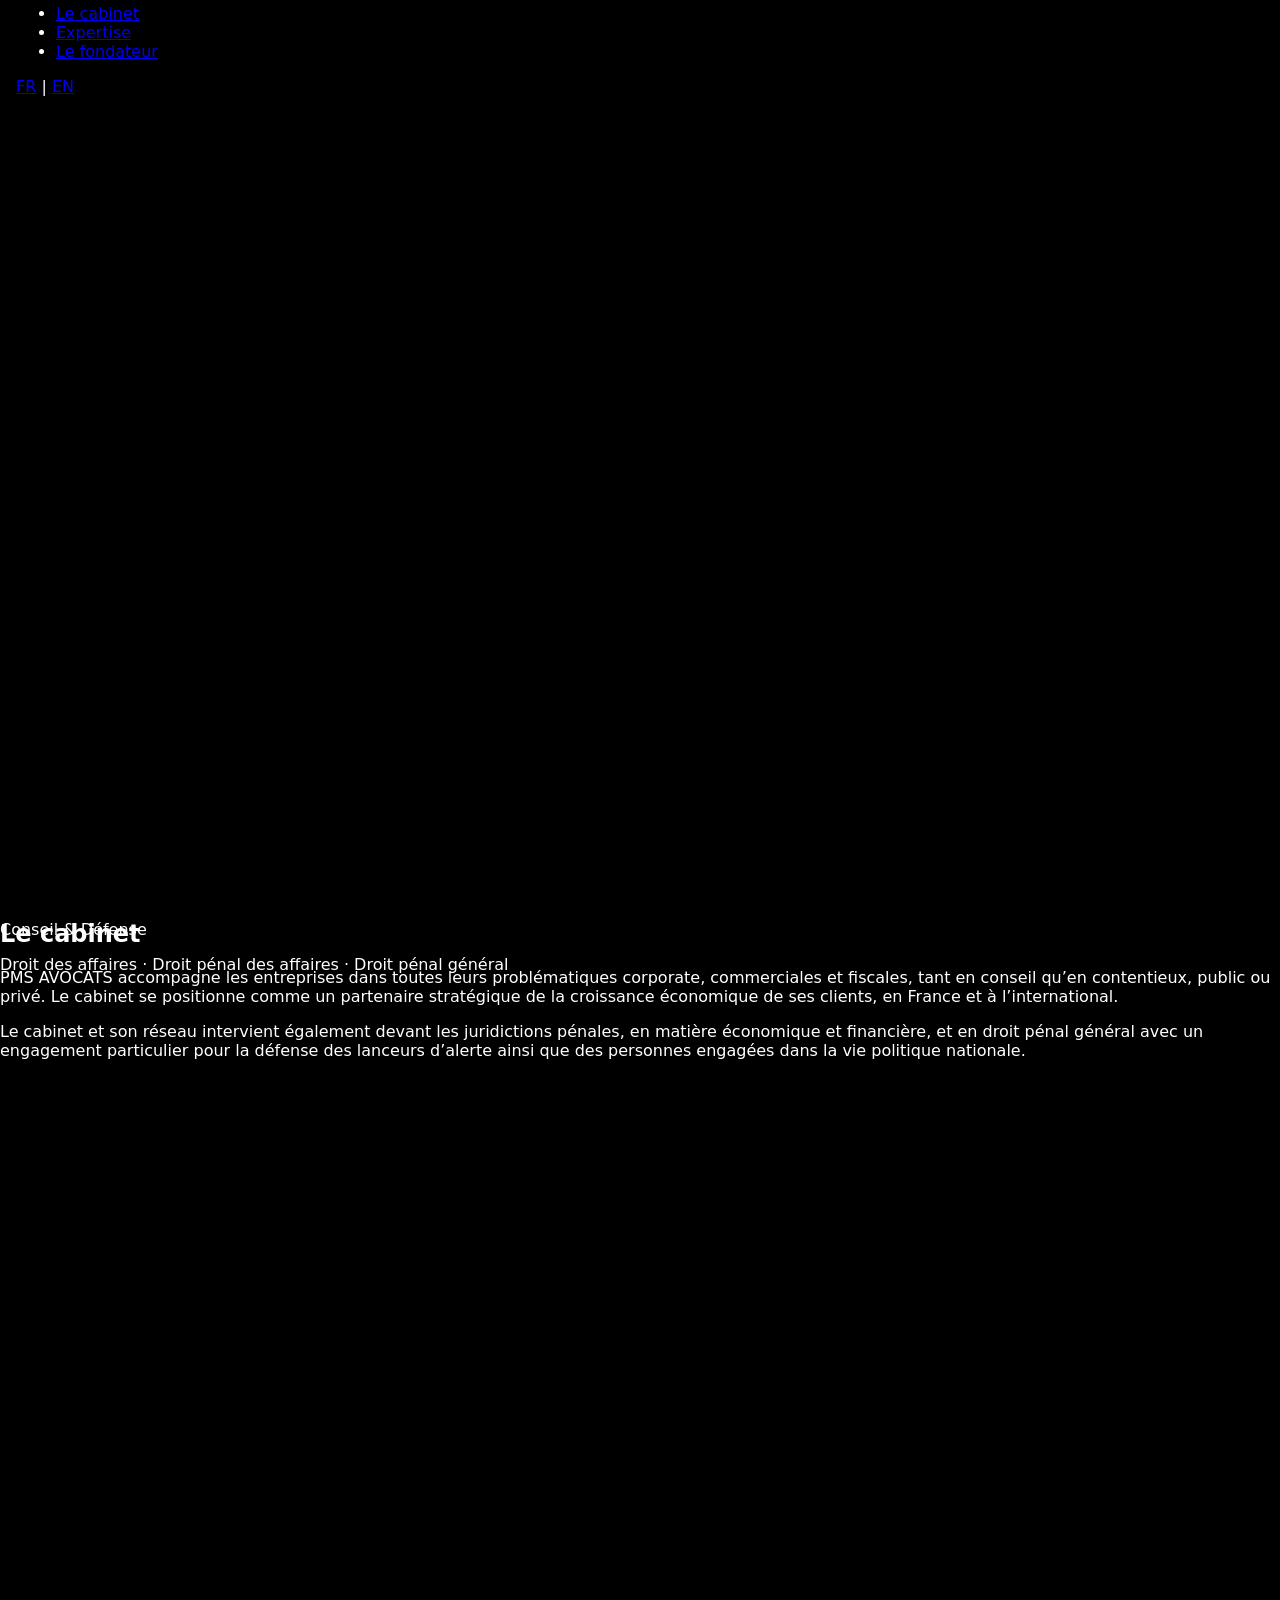
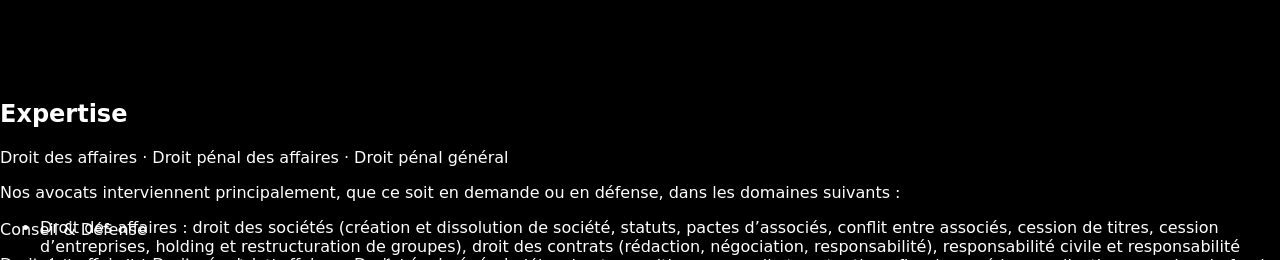
==== index.html @ d11980b6 "Add files via upload" ====
<!DOCTYPE html>
<html lang="fr">
<head>
  <meta charset="UTF-8" />
  <meta name="viewport" content="width=device-width, initial-scale=1" />
  <meta name="description" content="PMS AVOCATS, fondé par Maître Mathieu Sassi, accompagne entreprises et particuliers en droit des affaires, droit pénal des affaires et droit pénal général. Conseil, défense et expertise à Paris et en France.">
  <meta name="color-scheme" content="light dark" />
  <link rel="canonical" href="https://www.pms-avocats.com/">
  <link rel="alternate" hreflang="fr" href="https://www.pms-avocats.com/" />
  <link rel="alternate" hreflang="en" href="https://www.pms-avocats.com/en/" />
  <title>PMS AVOCATS – Cabinet d’avocats à Paris | Droit des affaires, droit pénal des affaires & droit pénal général</title>

  <style>
    :root { --nav-h: 64px; }
    html { height: 100%; }
    body { margin: 0; font-family: 'Inter', system-ui, -apple-system, sans-serif; background: #000; color: #fff; height: 100%; display: flex; flex-direction: column; }
    .custom-navbar { position: fixed; top: 0; left: 0; right: 0; height: var(--nav-h); display: flex; align-items: center; justify-content: space-between; background: rgba(0,0,0,0.65); z-index: 1050; padding: 0 1rem; }
    #mainCarousel, #mainCarousel .carousel-item { height: 100vh; }
    #mainCarousel img { width: 100%; height: 100%; object-fit: cover; }
  </style>

  <link rel="stylesheet" href="./assets/css/bootstrap.min.purged.css">
  <link rel="preload" href="./assets/fonts/inter/Inter24pt-Regular.woff2" as="font" type="font/woff2" crossorigin>
  <link rel="preload" href="./assets/fonts/inter/Inter24pt-Medium.woff2" as="font" type="font/woff2" crossorigin>
  <link rel="preload" href="./assets/fonts/inter/Inter24pt-Bold.woff2" as="font" type="font/woff2" crossorigin>
  <link rel="preload" href="./assets/fonts/inter/Inter24pt-SemiBold.woff2" as="font" type="font/woff2" crossorigin>
  <link rel="stylesheet" href="./assets/css/style.css">
  <link rel="icon" type="image/png" href="./assets/img/favicon.png">

  <script async src="https://www.googletagmanager.com/gtag/js?id=G-3EPS3WKGY2"></script>
  <script>
    window.dataLayer = window.dataLayer || [];
    function gtag(){dataLayer.push(arguments);}
    gtag('js', new Date());
    gtag('config', 'G-3EPS3WKGY2');
  </script>
</head>

<body class="page-home">
  <div class="menu-overlay"></div>
  
  <nav class="navbar navbar-expand-lg navbar-dark custom-navbar" role="navigation" aria-label="Navigation principale">
    <div class="container-fluid px-4">
      <a class="navbar-brand d-flex align-items-center text-white fw-bold" href="index.html">
        <img src="./assets/img/logo.png" alt="PMS AVOCATS" width="128" height="40" class="me-2" style="object-fit:contain;">
      </a>

      <button class="navbar-toggler" type="button" data-bs-toggle="collapse" data-bs-target="#navbarNav" aria-controls="navbarNav" aria-expanded="false" aria-label="Afficher le menu">
        <span class="navbar-toggler-icon"></span>
      </button>

      <div class="collapse navbar-collapse justify-content-end" id="navbarNav">
        <ul class="navbar-nav align-items-lg-center">
          <li class="nav-item"><a class="nav-link text-white" href="index.html#cabinet">Le cabinet</a></li>
          <li class="nav-item"><a class="nav-link text-white" href="index.html#expertise">Expertise</a></li>
          <li class="nav-item"><a class="nav-link text-white" href="index.html#fondateur">Le fondateur</a></li>
        </ul>
        
        <div class="ms-lg-4 text-white">
          <a href="index.html" class="text-white text-decoration-none me-2 fw-bold">FR</a>
          <span class="text-muted">|</span>
          <a href="en/index.html" class="text-muted text-decoration-none ms-2">EN</a>
        </div>
      </div>
    </div>
  </nav>

  <main id="main-content" role="main" style="flex: 1;">
    <section id="mainCarousel" class="carousel slide carousel-fade" data-bs-ride="carousel" data-bs-interval="8000" data-bs-pause="false" data-bs-wrap="true" data-bs-touch="true" aria-label="Présentation PMS AVOCATS" aria-live="polite">
      <div class="carousel-inner">
        <div class="carousel-item active position-relative">
          <picture>
            <source srcset="./assets/img/colise-mobile.avif" media="(max-width: 768px)">
            <source srcset="./assets/img/colise-tablette.avif" media="(max-width: 1200px)">
            <img src="./assets/img/colise-desktop.avif" class="d-block w-100 h-100" alt="cabinet-pms-avocats" width="1920" height="1080" fetchpriority="high" decoding="async">
          </picture>
          <div class="carousel-caption d-flex flex-column justify-content-center align-items-center h-100">
            <p class="resume">Conseil & Défense</p>
            <p class="detail">Droit des affaires · Droit pénal des affaires · Droit pénal général</p>
          </div>
        </div>
        <div class="carousel-item position-relative">
          <picture>
            <source srcset="./assets/img/lame-mobile.avif" media="(max-width: 768px)">
            <source srcset="./assets/img/lame-tablette.avif" media="(max-width: 1200px)">
            <img src="./assets/img/lame-desktop.avif" class="d-block w-100 h-100" alt="Cabinet d’avocats PMS AVOCATS à Paris" width="1920" height="1080" decoding="async">
          </picture>
          <div class="carousel-caption d-flex flex-column justify-content-center align-items-center h-100">
            <p class="resume">Conseil & Défense</p>
            <p class="detail">Droit des affaires · Droit pénal des affaires · Droit pénal général</p>
          </div>
        </div>
      </div>
      <div class="carousel-progress" aria-hidden="true">
        <div class="carousel-progress__bar" style="width:0%"></div>
      </div>
    </section>

    <section id="cabinet" class="fade">
      <div class="container-fluid px-0">
        <div class="row align-items-stretch g-0">
          <div class="col-12 col-md-6 p-5">
            <h2 class="section-title left">Le cabinet</h2>
            <p class="text-justify">PMS AVOCATS accompagne les entreprises dans toutes leurs problématiques corporate, commerciales et fiscales, tant en conseil qu’en contentieux, public ou privé. Le cabinet se positionne comme un partenaire stratégique de la croissance économique de ses clients, en France et à l’international.</p>
            <p class="text-justify">Le cabinet et son réseau intervient également devant les juridictions pénales, en matière économique et financière, et en droit pénal général avec un engagement particulier pour la défense des lanceurs d’alerte ainsi que des personnes engagées dans la vie politique nationale.</p>
          </div>
          <div class="col-12 col-md-6">
            <picture>
              <source srcset="./assets/img/starship-mobile.avif" media="(max-width: 768px)">
              <img src="./assets/img/starship.avif" class="img-fluid" alt="Cabinet PMS AVOCATS à Paris" width="960" height="600" loading="lazy" decoding="async">
            </picture>
          </div>
        </div>
      </div>
    </section>

    <section id="expertise" class="business-law-section py-5 fade">
      <div class="container text-center">
        <div class="col-lg-8 mx-auto">
          <h2 class="section-title center">Expertise</h2>
          <span>Droit des affaires · Droit pénal des affaires · Droit pénal général</span>
          <p class="text-justify mt-3">Nos avocats interviennent principalement, que ce soit en demande ou en défense, dans les domaines suivants :</p>
          <ul class="text-start">
            <li class="mb-2 text-justify">Droit des affaires : droit des sociétés (création et dissolution de société, statuts, pactes d’associés, conflit entre associés, cession de titres, cession d’entreprises, holding et restructuration de groupes), droit des contrats (rédaction, négociation, responsabilité), responsabilité civile et responsabilité civile des dirigeants, contentieux commercial, concurrence déloyale et parasitisme, conseil et contentieux fiscal, procédures collectives, cession de fonds de commerce, cession de droit au bail.</li>
            <li class="mb-2 text-justify">Droit pénal des affaires : abus de confiance, abus de bien social, escroquerie, banqueroute, faux et usage de faux, corruption et prise illégale d’intérêt, fraude fiscale, blanchiment, délits boursiers, cybercriminalité notamment liée aux cryptomonnaies ou cryptoactifs, responsabilité pénale des personnes morales.</li>
            <li class="text-justify">Droit pénal général : crimes et délits contre les personnes, délits routiers, violences, etc. ; crimes et délits contre les biens ; atteinte à la nation, l’Etat et la paix publique.</li>
          </ul>
        </div>
      </div>
    </section>

    <section id="fondateur" class="founder-section py-5 bg-light fade">
      <div class="container">
        <h2 class="section-title center black">Fondateur et réseau paraclet</h2>
        <div class="row align-items-center g-4">
          <div class="col-md-5 text-center">
            <img src="./assets/img/mathieu.avif" class="img-fluid" alt="Maître Mathieu Sassi, avocat fondateur de PMS AVOCATS" width="1288" height="966" loading="lazy" decoding="async">
          </div>
          <div class="col-md-7">
              <p class="text-justify">Après avoir travaillé en entreprise comme directeur juridique d’incubateur et en juridiction – chambre correctionnelle et section spécialisée du Parquet contre le crime organisée – <span class="text-nowrap">Mathieu SASSI</span> devient avocat au barreau de Paris et fonde PMS AVOCATS et le réseau Paraclet.</p>
              <p class="text-justify">PMS AVOCATS et les professionnels du réseau Paraclet (avocats, juristes, experts-comptables, huissiers, associations) inscrivent l’exercice de leur art dans un certain esprit : de justice, de conciliation, et au besoin de force, pour la défense des intérêts du client.</p>
              <p class="text-justify">Le fondateur, Maître Mathieu SASSI est diplômé de l’université Paris-Sorbonne en droit privé, de l’Institut des relations internationales et stratégiques mention sécurité et gestion de crise, et a enseigné plusieurs années le droit des sociétés à l’université catholique de Paris.</p>
          </div>
        </div>
      </div>
    </section>
  </main>

  <footer class="bg-black text-white py-3">
    <section id="contact" class="bg-black text-white py-3">
      <div class="container">
        <h2 class="section-title center">Contact</h2>
        <div class="row justify-content-center">
          <div class="col-md-6 text-center">
            <p><strong>Cabinet PMS AVOCATS</strong></p>
            <a href="mailto:contact@pms-avocats.com" class="text-white">contact@pms-avocats.com</a>
            <p>22, avenue de la Grande Armée 75017 PARIS</p>
          </div>
        </div>
      </div>
    </section>
    <div class="bg-black text-white py-3">
      <div class="container d-flex justify-content-center">
        <a href="mentions-legales.html" class="legal text-white">Mentions légales</a>
      </div>
    </div>
  </footer>

  <script src="./assets/js/bootstrap.bundle.min.js" defer></script>
  <script src="./assets/js/base.js" defer></script>
  <script src="./assets/js/home.js" defer></script>
</body>
</html>
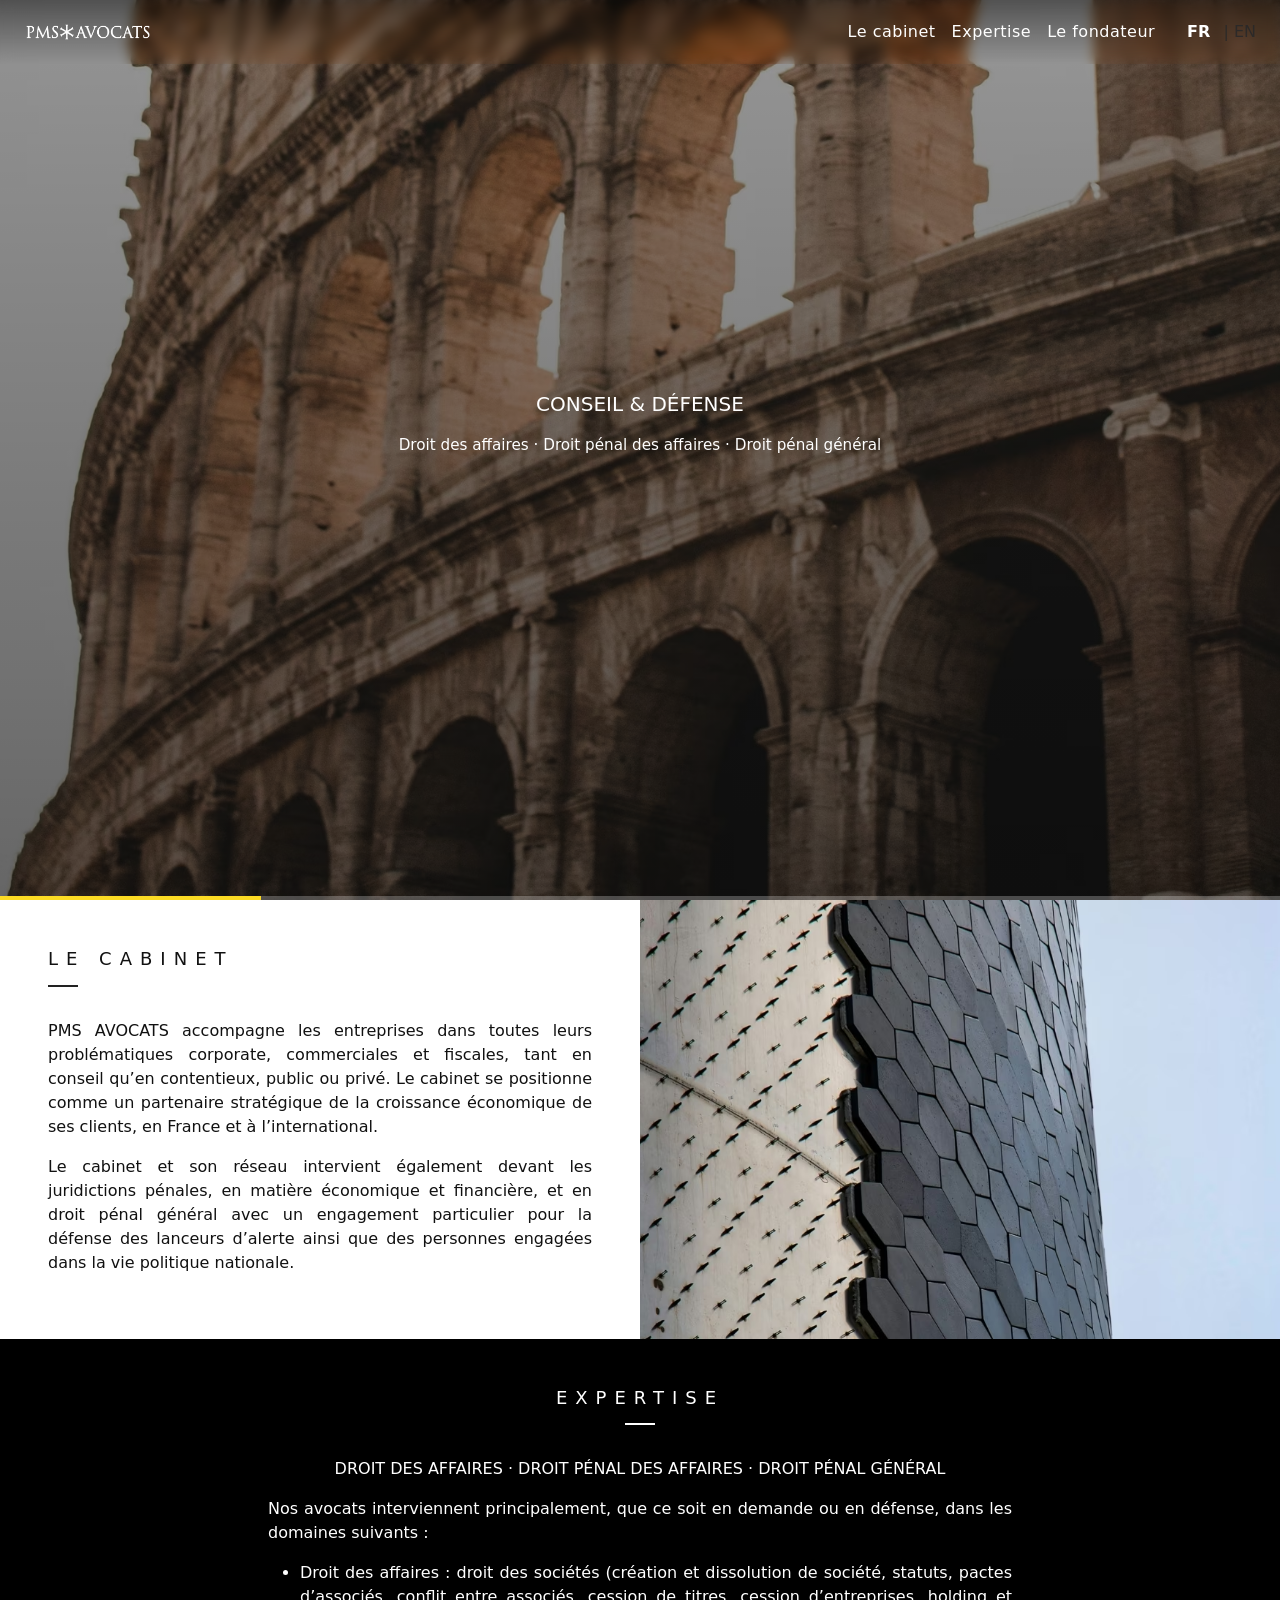
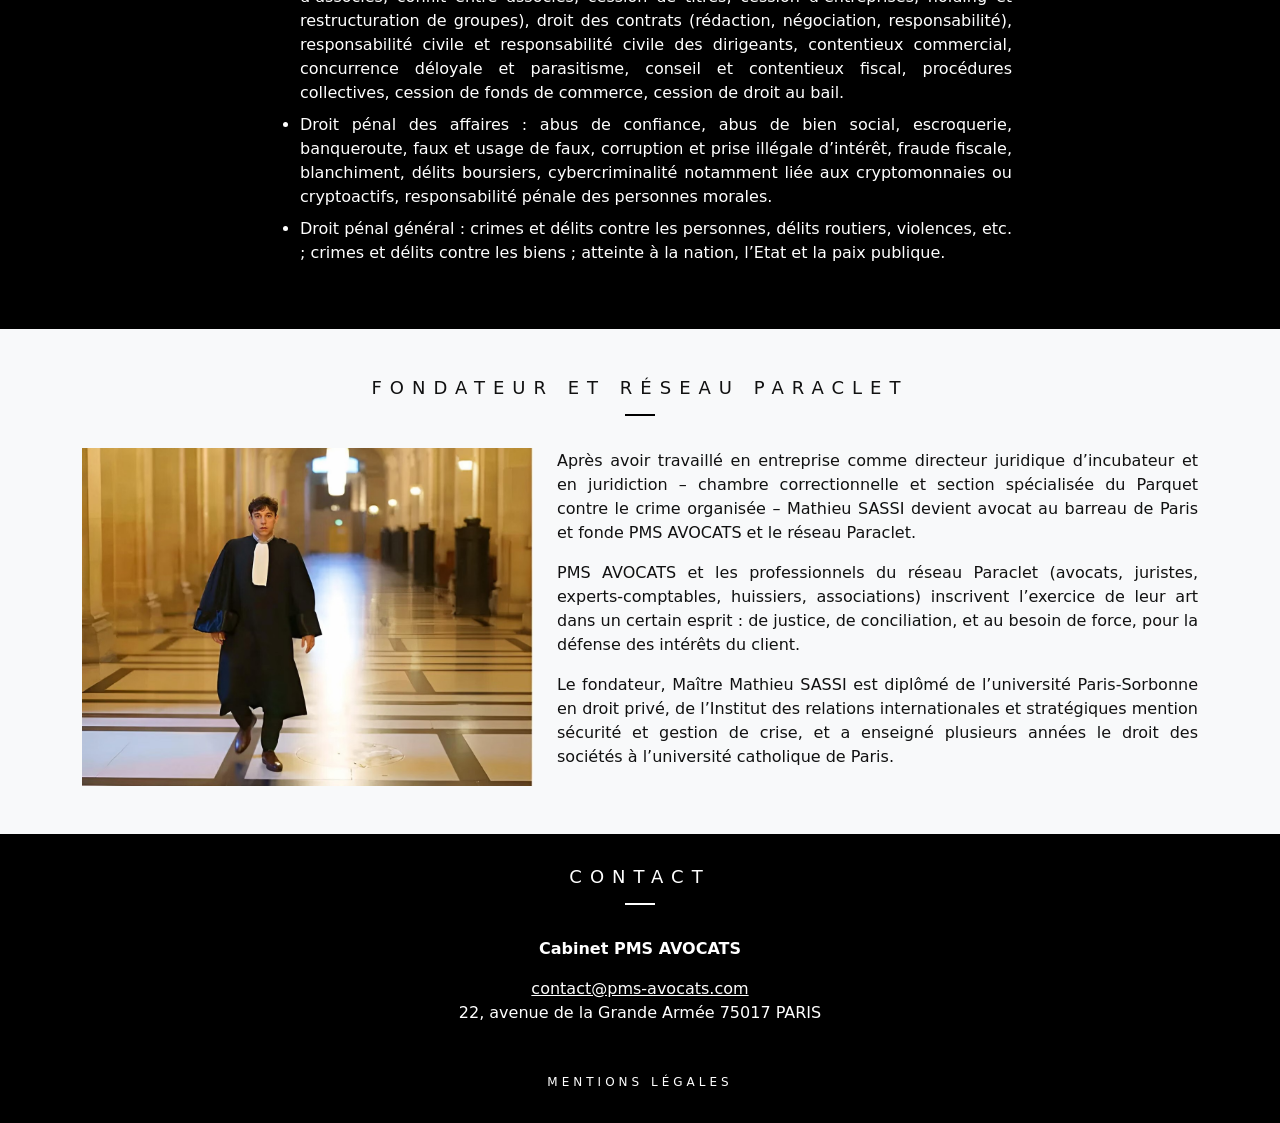
==== commit 031dc8af: "Update index.html" ====
--- a/index.html
+++ b/index.html
@@ -42,7 +42,7 @@
   <nav class="navbar navbar-expand-lg navbar-dark custom-navbar" role="navigation" aria-label="Navigation principale">
     <div class="container-fluid px-4">
       <a class="navbar-brand d-flex align-items-center text-white fw-bold" href="index.html">
-        <img src="./assets/img/logo.png" alt="PMS AVOCATS" width="128" height="40" class="me-2" style="object-fit:contain;">
+        <img src="./assets/img/logo.png" fetchpriority="hight" alt="PMS AVOCATS" width="128" height="40" class="me-2" style="object-fit:contain;">
       </a>
 
       <button class="navbar-toggler" type="button" data-bs-toggle="collapse" data-bs-target="#navbarNav" aria-controls="navbarNav" aria-expanded="false" aria-label="Afficher le menu">
@@ -170,4 +170,4 @@
   <script src="./assets/js/base.js" defer></script>
   <script src="./assets/js/home.js" defer></script>
 </body>
-</html>+</html>
--- a/assets/css/style.css
+++ b/assets/css/style.css
@@ -0,0 +1,347 @@
+/* =========================================================
+Police locale : Inter
+========================================================= */
+@font-face {
+    font-family: 'Inter';
+    src: url('../fonts/inter/Inter24pt-Medium.woff2') format('woff2');
+    font-weight: 500;
+    font-style: normal;
+    font-display: swap;
+}
+
+@font-face {
+    font-family: 'Inter';
+    src: url('../fonts/inter/Inter24pt-Bold.woff2') format('woff2');
+    font-weight: bold;
+    font-style: normal;
+    font-display: swap;
+}
+
+@font-face {
+    font-family: 'Inter';
+    src: url('../fonts/inter/Inter24pt-SemiBold.woff2') format('woff2');
+    font-weight: 600;
+    font-style: normal;
+    font-display: swap;
+}
+
+@font-face {
+    font-family: 'Inter';
+    src: url('../fonts/inter/Inter24pt-Regular.woff2') format('woff2');
+    font-weight: normal;
+    font-style: normal;
+    font-display: swap;
+}
+
+
+
+:root{
+  --nav-h: 64px;
+  --nav-bg: rgba(0,0,0,.85);
+  --nav-hover: rgba(0,0,0,.45);
+}
+
+/* Base */
+html{ scroll-behavior: smooth; scroll-padding-top: var(--nav-h); height: 100%; }
+body{
+  font-family: 'Inter', system-ui, -apple-system, Segoe UI, Roboto, Helvetica, Arial, "Apple Color Emoji", "Segoe UI Emoji", "Noto Color Emoji", sans-serif;
+  padding-top: 0; /* navbar superposée : pas d'offset global */
+  background:#fff; color:#111;
+  height: 100%;
+  display: flex;
+  flex-direction: column;
+}
+main{ flex: 1; }
+body.page-resources{ background:#f8f9fa; }
+
+/* Boutons thématiques */
+.btn.btn-theme-dark,
+.btn.btn-theme-outline,
+.btn.btn-theme-outline-light{
+  text-transform: uppercase;
+  letter-spacing: .08em;
+  border-radius: 999px;
+  font-weight: 600;
+  padding: .5rem 1.5rem;
+  transition: transform .2s ease, box-shadow .2s ease, background-color .2s ease, color .2s ease;
+}
+
+.btn.btn-theme-dark{
+  background-color: #111;
+  color: #fff;
+  border: 2px solid #111;
+}
+
+.btn.btn-theme-dark:hover,
+.btn.btn-theme-dark:focus{
+  background-color: #000;
+  border-color: #000;
+  color: #fcdb24;
+  transform: translateY(-1px);
+  box-shadow: 0 6px 18px rgba(0,0,0,.2);
+}
+
+.btn.btn-theme-outline{
+  background-color: transparent;
+  color: #111;
+  border: 2px solid #111;
+}
+
+.btn.btn-theme-outline:hover,
+.btn.btn-theme-outline:focus{
+  background-color: #111;
+  color: #fff;
+  transform: translateY(-1px);
+  box-shadow: 0 6px 18px rgba(0,0,0,.2);
+}
+
+.btn.btn-theme-outline-light{
+  background-color: transparent;
+  color: #fff;
+  border: 2px solid rgba(255,255,255,.85);
+}
+
+.btn.btn-theme-outline-light:hover,
+.btn.btn-theme-outline-light:focus{
+  background-color: #fff;
+  color: #111;
+  transform: translateY(-1px);
+  box-shadow: 0 6px 18px rgba(0,0,0,.2);
+}
+
+/* En-tête de page partagé (cohérent avec home) */
+.page-hero{
+  background:#000; color:#fff; padding: 4rem 0; /* ~56px */
+}
+.page-hero h1{
+  font-family:'Inter', system-ui, -apple-system, Segoe UI, Roboto, Arial, sans-serif;
+  text-transform:uppercase; letter-spacing:6px;
+  font-size: clamp(1.25rem, 3vw, 1.75rem);
+  margin:0;
+}
+.page-hero .subtitle{ opacity:.9; margin-top:.5rem; }
+
+.page-section{ padding: 2.5rem 0; }
+
+/* Navbar */
+.custom-navbar{
+  height: var(--nav-h);
+  transition: background-color .3s ease, box-shadow .3s ease, backdrop-filter .3s ease;
+  z-index: 1050;
+  box-shadow: 0 6px 20px rgba(0,0,0,.25);
+  backdrop-filter: saturate(160%) blur(6px);
+  position: fixed; top:0; left:0; right:0;
+  background-color: transparent;
+  box-shadow: none;
+  backdrop-filter: none;
+}
+
+.custom-navbar:not(.scrolled){
+  background: linear-gradient(180deg, rgba(0,0,0,.45), rgba(0,0,0,0));
+  backdrop-filter: saturate(160%) blur(6px);
+}
+.custom-navbar.scrolled{
+  background-color: var(--nav-bg);
+  box-shadow: 0 6px 20px rgba(0,0,0,.25);
+  backdrop-filter: saturate(160%) blur(6px);
+}
+.navbar .nav-link{ letter-spacing:.5px; }
+
+.navbar .btn-link img {
+  transition: transform 0.2s ease, opacity 0.2s ease;
+}
+.navbar .btn-link:hover img {
+  transform: scale(1.1);
+  opacity: 1;
+}
+
+select.form-select-sm {
+  color: #fff;
+  background-color: transparent;
+  border: none;
+  font-weight: 500;
+  text-transform: uppercase;
+  cursor: pointer;
+  appearance: none;
+}
+
+select.form-select-sm:focus {
+  outline: none;
+  box-shadow: none;
+}
+
+option {
+  color: #000; /* options lisibles sur fond clair dans la liste déroulante */
+}
+
+
+/* Overlay semi-transparent */
+.menu-overlay {
+  position: fixed;
+  top: 0; left: 0; right: 0; bottom: 0;
+  background: rgba(0,0,0,0.9);
+  z-index: 1040;
+  display: none;
+}
+.menu-overlay.active { display: block; }
+
+/* Carousel plein écran */
+#mainCarousel, #mainCarousel .carousel-item{ height: 100vh; }
+#mainCarousel img{object-fit:cover; }
+#mainCarousel .carousel-item::before{
+  content:""; position:absolute; inset:0;
+  background: linear-gradient(to bottom, rgba(0,0,0,.35), rgba(0,0,0,.55));
+  pointer-events:none;
+}
+#mainCarousel .name{
+  letter-spacing:6px; font-size:clamp(.9rem, 1.2vw, 1rem);
+  text-transform:uppercase; color:#fff;
+}
+#mainCarousel .resume{
+  text-transform:uppercase; color:#fff;
+  font-size:clamp(1rem, 2.5vw, 1.25rem);
+}
+#mainCarousel .detail{
+  color:#fff; line-height:1.35; font-weight:400; font-size:clamp(.8rem, 1.4vw, .95rem);
+}
+.carousel-caption{ opacity:0; transform: translateY(24px); transition: opacity .6s ease, transform .6s ease; }
+.carousel-caption.show-caption{ opacity:1; transform: translateY(0); }
+
+/* Barre de progression */
+#mainCarousel { position: relative; }
+.carousel-progress{
+  position: absolute; left: 0; right: 0; bottom: 0;
+  height: 4px; background: rgba(255,255,255,.25); z-index: 1049; overflow: hidden; pointer-events: none;
+}
+.carousel-progress__bar{ height: 100%; width: 0%; background: rgb(252, 219, 36); transition: width .08s linear; }
+@media (prefers-reduced-motion: reduce){ .carousel-progress__bar{ transition: none; } }
+
+/* Titres de section */
+h2.section-title{
+  font-size:18px; letter-spacing:8px; text-transform:uppercase;
+  position:relative; margin-bottom:2rem;
+}
+h2.section-title::after{ content:""; display:block; width:30px; height:2px; margin-top:15px; background:#222; }
+h2.section-title.center{ text-align:center; }
+h2.section-title.center::after{ margin:15px auto 0; background:#fff; }
+h2.section-title.center.black::after{ background:#000; }
+
+.legal{
+  font-size:12px; letter-spacing:4px; text-transform:uppercase; text-decoration: none;
+}
+
+/* Grid utilitaire */
+.split-section{ display:flex; flex-wrap:wrap; }
+.split-section > .split-left, .split-section > .split-right{ flex:0 0 100%; max-width:100%; }
+@media (min-width:768px){ .split-section > .split-left, .split-section > .split-right{ flex:0 0 50%; max-width:50%; } }
+.split-left{ background:#fff; display:flex; justify-content:center; align-items:center; padding:3rem 2rem; }
+.split-right img{ width:100%; height:100%; object-fit:cover; }
+
+/* Sections */
+.business-law-section{ background:#000; color:#fff; }
+.business-law-section span{ text-transform:uppercase; }
+
+/* Utilitaires */
+.text-justify{ text-align:justify; hyphens:auto; }
+section{ scroll-margin-top: calc(var(--nav-h) + 12px); }
+a:focus-visible, button:focus-visible{ outline: 2px dashed #999; outline-offset:2px; }
+
+/* Home: fade-in adouci */
+.page-home .fade{
+  opacity: 0;
+  transform: translateY(16px);
+  transition: opacity .6s ease, transform .6s ease;
+}
+.page-home .fade.show{
+  opacity: 1;
+  transform: none;
+}
+
+/* =========================================================
+   📱 Optimisation responsive mobile (≤ 576px)
+   Sections plein écran sans marges blanches
+   ========================================================= */
+@media (max-width: 576px) {
+
+  /* ✅ Le corps garde un fond uniforme sans marges latérales */
+  body {
+    padding-left: 0;
+    padding-right: 0;
+  }
+
+  /* ✅ Sections en pleine largeur */
+  .page-hero,
+  .page-section,
+  .business-law-section,
+  .contact-section {
+    width: 100vw;
+    margin-left: calc(-1 * (100vw - 100%)/2); /* compense le scrollbar gap */
+  }
+
+  /* ✅ Ajustement du bloc héros */
+  .page-hero {
+    padding: 4rem 0;
+    text-align: center;
+  }
+  .page-hero h1 {
+    font-size: 1.25rem;
+    letter-spacing: 3px;
+  }
+  .page-hero .subtitle {
+    font-size: 0.9rem;
+  }
+
+  /* ✅ Liens de navigation plus confortables */
+  .navbar-nav .nav-link {
+    padding-top: 0.75rem;
+    padding-bottom: 0.75rem;
+  }
+
+  /* ✅ Liens et boutons dans la page ressources */
+  .page-resources a.btn,
+  .page-resources a.text-decoration-none {
+    padding-left: 1rem !important;
+    padding-right: 1rem !important;
+  }
+}
+
+/* =========================================================
+   📱 Correction : marges internes pour le contenu
+   ========================================================= */
+@media (max-width: 576px) {
+  /* Rétablit du confort de lecture à l'intérieur de la section */
+  .container.page-section {
+    padding-left: 1.25rem;
+    padding-right: 1.25rem;
+}
+
+  /* Même chose pour le conteneur du bloc contact dans le footer */
+  .contact-section .container {
+    padding-left: 1rem;
+    padding-right: 1rem;
+  }
+
+  .page-hero .container {
+    padding-left: 1rem;
+    padding-right: 1rem;
+  }
+
+  .footer .container {
+  padding-left: 1rem;
+  padding-right: 1rem;
+}
+}
+
+/* Section Le cabinet — pleine largeur alignée avec la page */
+#cabinet {
+  width: 100%;
+  margin-left: 0;
+}
+
+/* Section "Le cabinet" — image pleine hauteur et sans arrondis */
+#cabinet img {
+  width: 100%;
+  height: 100%;
+  object-fit: cover; /* Remplit complètement le bloc sans déformation */
+  display: block;
+}
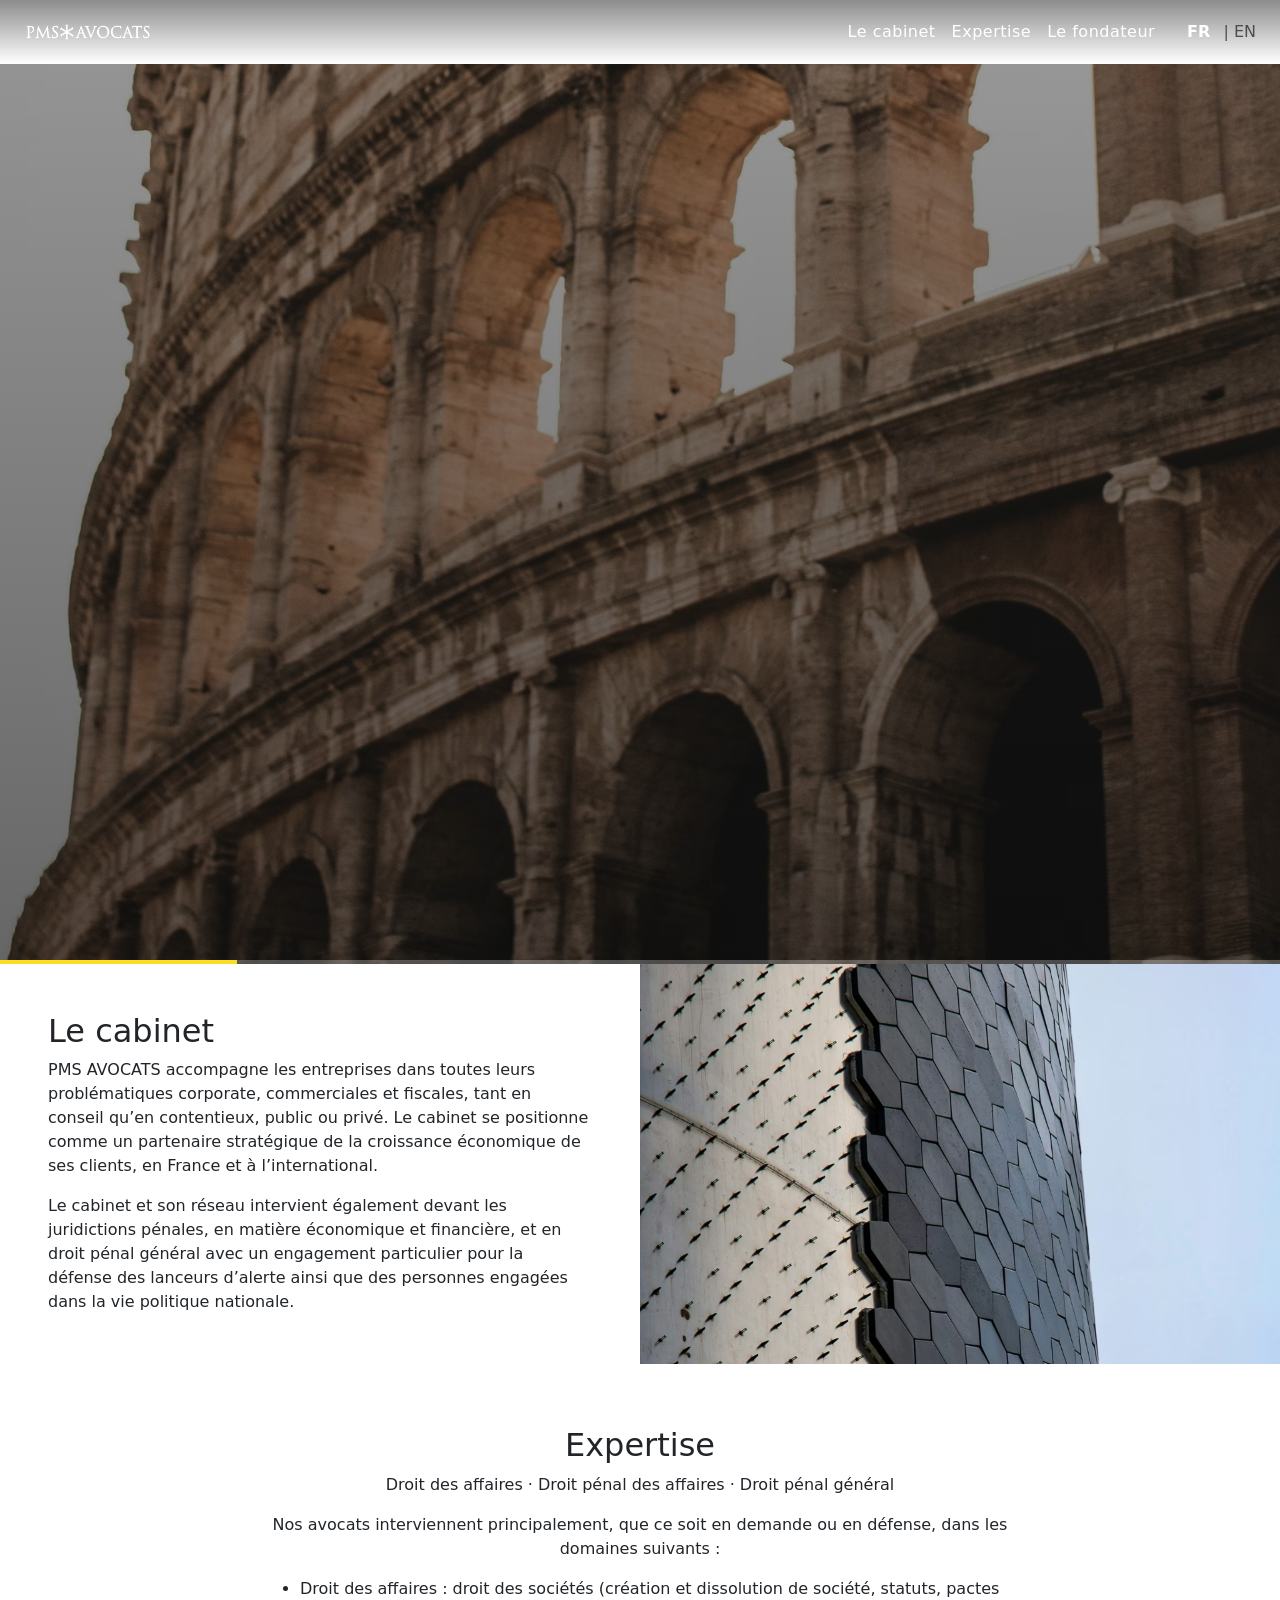
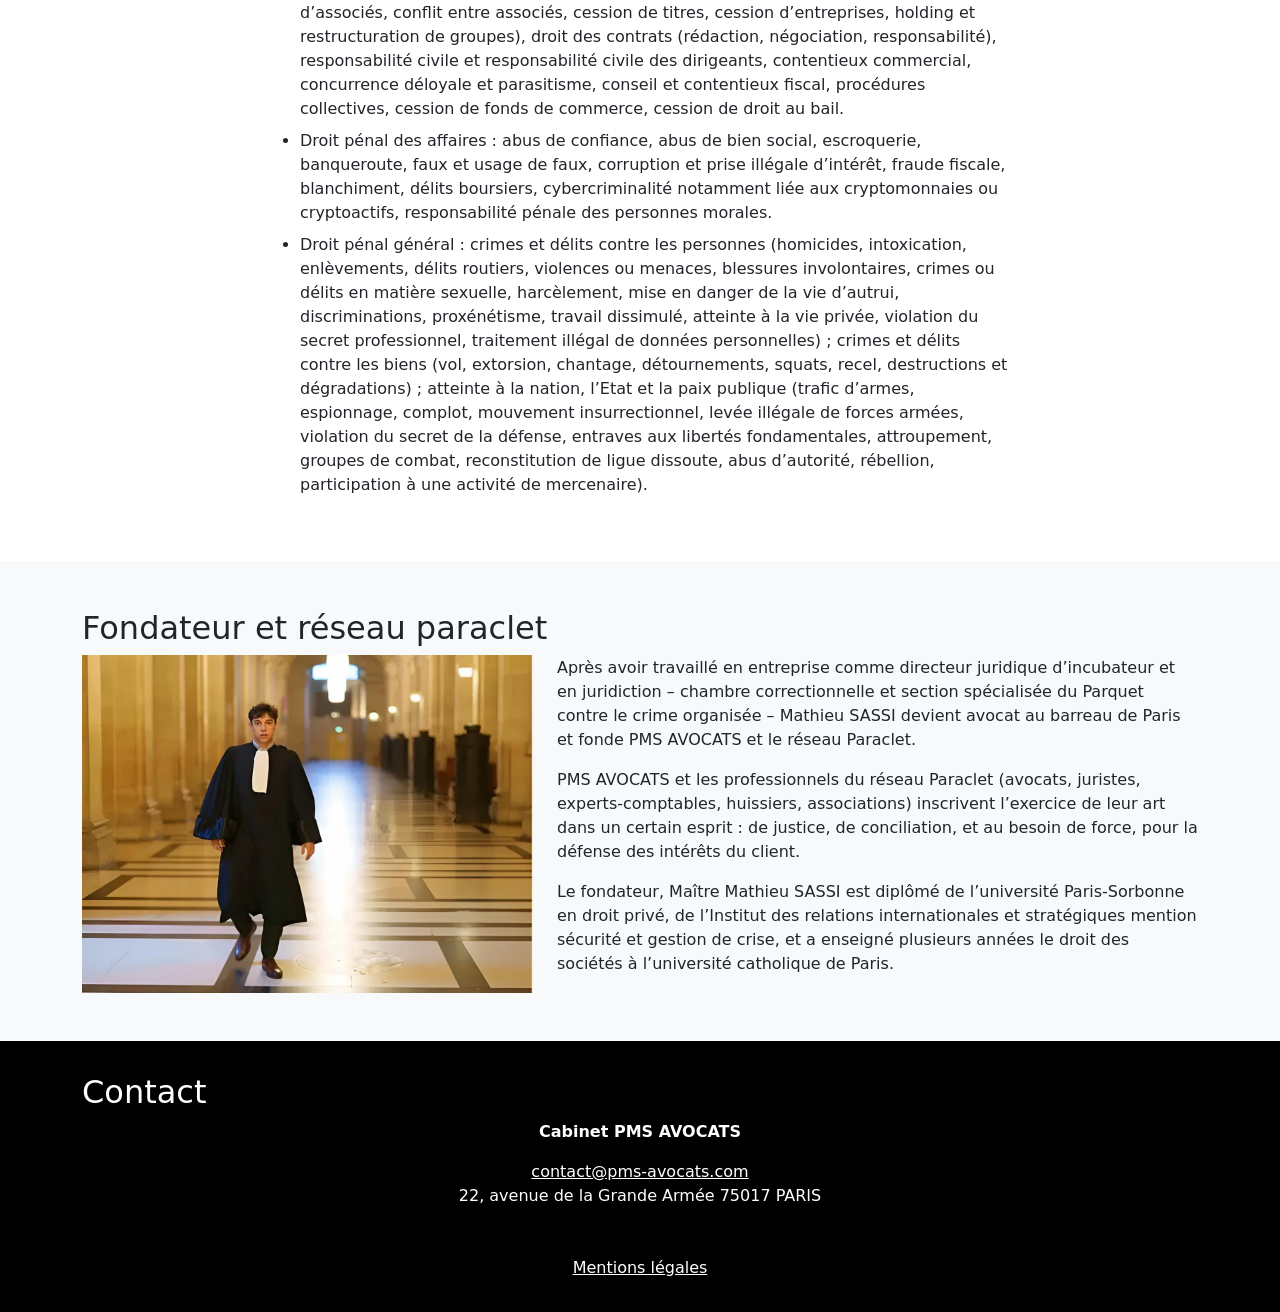
==== commit 6402c53b: "Add files via upload" ====
--- a/index.html
+++ b/index.html
@@ -1,33 +1,33 @@
 <!DOCTYPE html>
 <html lang="fr">
 <head>
-  <meta charset="UTF-8" />
-  <meta name="viewport" content="width=device-width, initial-scale=1" />
+  <meta charset="UTF-8">
+  <meta name="viewport" content="width=device-width, initial-scale=1">
   <meta name="description" content="PMS AVOCATS, fondé par Maître Mathieu Sassi, accompagne entreprises et particuliers en droit des affaires, droit pénal des affaires et droit pénal général. Conseil, défense et expertise à Paris et en France.">
-  <meta name="color-scheme" content="light dark" />
+  <meta name="color-scheme" content="light dark">
   <link rel="canonical" href="https://www.pms-avocats.com/">
-  <link rel="alternate" hreflang="fr" href="https://www.pms-avocats.com/" />
-  <link rel="alternate" hreflang="en" href="https://www.pms-avocats.com/en/" />
-  <title>PMS AVOCATS – Cabinet d’avocats à Paris | Droit des affaires, droit pénal des affaires & droit pénal général</title>
+  <link rel="alternate" hreflang="fr" href="https://www.pms-avocats.com/">
+  <link rel="alternate" hreflang="en" href="https://www.pms-avocats.com/en/">
+  <title>PMS AVOCATS – Cabinet d’avocats à Paris | Droit des affaires, droit pénal des affaires &amp; droit pénal général</title>
 
-  <style>
-    :root { --nav-h: 64px; }
-    html { height: 100%; }
-    body { margin: 0; font-family: 'Inter', system-ui, -apple-system, sans-serif; background: #000; color: #fff; height: 100%; display: flex; flex-direction: column; }
-    .custom-navbar { position: fixed; top: 0; left: 0; right: 0; height: var(--nav-h); display: flex; align-items: center; justify-content: space-between; background: rgba(0,0,0,0.65); z-index: 1050; padding: 0 1rem; }
-    #mainCarousel, #mainCarousel .carousel-item { height: 100vh; }
-    #mainCarousel img { width: 100%; height: 100%; object-fit: cover; }
-  </style>
+  <link rel="preload" href="./assets/fonts/inter/Inter24pt-Regular.woff2" as="font" type="font/woff2" crossorigin="">
+  <link rel="preload" href="./assets/fonts/inter/Inter24pt-Medium.woff2" as="font" type="font/woff2" crossorigin="">
+  <link rel="preload" href="./assets/fonts/inter/Inter24pt-Bold.woff2" as="font" type="font/woff2" crossorigin="">
+  <link rel="preload" href="./assets/fonts/inter/Inter24pt-SemiBold.woff2" as="font" type="font/woff2" crossorigin="">
 
-  <link rel="stylesheet" href="./assets/css/bootstrap.min.purged.css">
-  <link rel="preload" href="./assets/fonts/inter/Inter24pt-Regular.woff2" as="font" type="font/woff2" crossorigin>
-  <link rel="preload" href="./assets/fonts/inter/Inter24pt-Medium.woff2" as="font" type="font/woff2" crossorigin>
-  <link rel="preload" href="./assets/fonts/inter/Inter24pt-Bold.woff2" as="font" type="font/woff2" crossorigin>
-  <link rel="preload" href="./assets/fonts/inter/Inter24pt-SemiBold.woff2" as="font" type="font/woff2" crossorigin>
-  <link rel="stylesheet" href="./assets/css/style.css">
+  <style>@charset "UTF-8";@font-face{font-family:Inter;src:url(assets/fonts/inter/Inter24pt-Medium.woff2) format("woff2");font-weight:500;font-style:normal;font-display:swap}@font-face{font-family:Inter;src:url(assets/fonts/inter/Inter24pt-Bold.woff2) format("woff2");font-weight:700;font-style:normal;font-display:swap}@font-face{font-family:Inter;src:url(assets/fonts/inter/Inter24pt-SemiBold.woff2) format("woff2");font-weight:600;font-style:normal;font-display:swap}@font-face{font-family:Inter;src:url(assets/fonts/inter/Inter24pt-Regular.woff2) format("woff2");font-weight:400;font-style:normal;font-display:swap}:root{--bs-blue:#0d6efd;--bs-indigo:#6610f2;--bs-purple:#6f42c1;--bs-pink:#d63384;--bs-red:#dc3545;--bs-orange:#fd7e14;--bs-yellow:#ffc107;--bs-green:#198754;--bs-teal:#20c997;--bs-cyan:#0dcaf0;--bs-black:#000;--bs-white:#fff;--bs-gray:#6c757d;--bs-gray-dark:#343a40;--bs-gray-100:#f8f9fa;--bs-gray-200:#e9ecef;--bs-gray-300:#dee2e6;--bs-gray-400:#ced4da;--bs-gray-500:#adb5bd;--bs-gray-600:#6c757d;--bs-gray-700:#495057;--bs-gray-800:#343a40;--bs-gray-900:#212529;--bs-primary:#0d6efd;--bs-secondary:#6c757d;--bs-success:#198754;--bs-info:#0dcaf0;--bs-warning:#ffc107;--bs-danger:#dc3545;--bs-light:#f8f9fa;--bs-dark:#212529;--bs-primary-rgb:13,110,253;--bs-secondary-rgb:108,117,125;--bs-success-rgb:25,135,84;--bs-info-rgb:13,202,240;--bs-warning-rgb:255,193,7;--bs-danger-rgb:220,53,69;--bs-light-rgb:248,249,250;--bs-dark-rgb:33,37,41;--bs-primary-text-emphasis:#052c65;--bs-secondary-text-emphasis:#2b2f32;--bs-success-text-emphasis:#0a3622;--bs-info-text-emphasis:#055160;--bs-warning-text-emphasis:#664d03;--bs-danger-text-emphasis:#58151c;--bs-light-text-emphasis:#495057;--bs-dark-text-emphasis:#495057;--bs-primary-bg-subtle:#cfe2ff;--bs-secondary-bg-subtle:#e2e3e5;--bs-success-bg-subtle:#d1e7dd;--bs-info-bg-subtle:#cff4fc;--bs-warning-bg-subtle:#fff3cd;--bs-danger-bg-subtle:#f8d7da;--bs-light-bg-subtle:#fcfcfd;--bs-dark-bg-subtle:#ced4da;--bs-primary-border-subtle:#9ec5fe;--bs-secondary-border-subtle:#c4c8cb;--bs-success-border-subtle:#a3cfbb;--bs-info-border-subtle:#9eeaf9;--bs-warning-border-subtle:#ffe69c;--bs-danger-border-subtle:#f1aeb5;--bs-light-border-subtle:#e9ecef;--bs-dark-border-subtle:#adb5bd;--bs-white-rgb:255,255,255;--bs-black-rgb:0,0,0;--bs-font-sans-serif:system-ui,-apple-system,"Segoe UI",Roboto,"Helvetica Neue","Noto Sans","Liberation Sans",Arial,sans-serif,"Apple Color Emoji","Segoe UI Emoji","Segoe UI Symbol","Noto Color Emoji";--bs-font-monospace:SFMono-Regular,Menlo,Monaco,Consolas,"Liberation Mono","Courier New",monospace;--bs-gradient:linear-gradient(180deg, rgba(255, 255, 255, 0.15), rgba(255, 255, 255, 0));--bs-body-font-family:var(--bs-font-sans-serif);--bs-body-font-size:1rem;--bs-body-font-weight:400;--bs-body-line-height:1.5;--bs-body-color:#212529;--bs-body-color-rgb:33,37,41;--bs-body-bg:#fff;--bs-body-bg-rgb:255,255,255;--bs-emphasis-color:#000;--bs-emphasis-color-rgb:0,0,0;--bs-secondary-color:rgba(33, 37, 41, 0.75);--bs-secondary-color-rgb:33,37,41;--bs-secondary-bg:#e9ecef;--bs-secondary-bg-rgb:233,236,239;--bs-tertiary-color:rgba(33, 37, 41, 0.5);--bs-tertiary-color-rgb:33,37,41;--bs-tertiary-bg:#f8f9fa;--bs-tertiary-bg-rgb:248,249,250;--bs-heading-color:inherit;--bs-link-color:#0d6efd;--bs-link-color-rgb:13,110,253;--bs-link-decoration:underline;--bs-link-hover-color:#0a58ca;--bs-link-hover-color-rgb:10,88,202;--bs-code-color:#d63384;--bs-highlight-color:#212529;--bs-highlight-bg:#fff3cd;--bs-border-width:1px;--bs-border-style:solid;--bs-border-color:#dee2e6;--bs-border-color-translucent:rgba(0, 0, 0, 0.175);--bs-border-radius:0.375rem;--bs-border-radius-sm:0.25rem;--bs-border-radius-lg:0.5rem;--bs-border-radius-xl:1rem;--bs-border-radius-xxl:2rem;--bs-border-radius-2xl:var(--bs-border-radius-xxl);--bs-border-radius-pill:50rem;--bs-box-shadow:0 0.5rem 1rem rgba(0, 0, 0, 0.15);--bs-box-shadow-sm:0 0.125rem 0.25rem rgba(0, 0, 0, 0.075);--bs-box-shadow-lg:0 1rem 3rem rgba(0, 0, 0, 0.175);--bs-box-shadow-inset:inset 0 1px 2px rgba(0, 0, 0, 0.075);--bs-focus-ring-width:0.25rem;--bs-focus-ring-opacity:0.25;--bs-focus-ring-color:rgba(13, 110, 253, 0.25);--bs-form-valid-color:#198754;--bs-form-valid-border-color:#198754;--bs-form-invalid-color:#dc3545;--bs-form-invalid-border-color:#dc3545}*,::after,::before{box-sizing:border-box}@media (prefers-reduced-motion:no-preference){:root{scroll-behavior:smooth}}body{margin:0;font-family:var(--bs-body-font-family);font-size:var(--bs-body-font-size);font-weight:var(--bs-body-font-weight);line-height:var(--bs-body-line-height);color:var(--bs-body-color);text-align:var(--bs-body-text-align);background-color:var(--bs-body-bg);-webkit-text-size-adjust:100%}p{margin-top:0;margin-bottom:1rem}ul{padding-left:2rem}ul{margin-top:0;margin-bottom:1rem}a{color:rgba(var(--bs-link-color-rgb),var(--bs-link-opacity,1));text-decoration:underline}img{vertical-align:middle}button{border-radius:0}button{margin:0;font-family:inherit;font-size:inherit;line-height:inherit}button{text-transform:none}[type=button],button{-webkit-appearance:button}::-moz-focus-inner{padding:0;border-style:none}::-webkit-datetime-edit-day-field,::-webkit-datetime-edit-fields-wrapper,::-webkit-datetime-edit-hour-field,::-webkit-datetime-edit-minute,::-webkit-datetime-edit-month-field,::-webkit-datetime-edit-text,::-webkit-datetime-edit-year-field{padding:0}::-webkit-inner-spin-button{height:auto}::-webkit-search-decoration{-webkit-appearance:none}::-webkit-color-swatch-wrapper{padding:0}::-webkit-file-upload-button{font:inherit;-webkit-appearance:button}::file-selector-button{font:inherit;-webkit-appearance:button}.container-fluid{--bs-gutter-x:1.5rem;--bs-gutter-y:0;width:100%;padding-right:calc(var(--bs-gutter-x)*.5);padding-left:calc(var(--bs-gutter-x)*.5);margin-right:auto;margin-left:auto}:root{--bs-breakpoint-xs:0;--bs-breakpoint-sm:576px;--bs-breakpoint-md:768px;--bs-breakpoint-lg:992px;--bs-breakpoint-xl:1200px;--bs-breakpoint-xxl:1400px}.collapse:not(.show){display:none}.nav-link{display:block;padding:var(--bs-nav-link-padding-y) var(--bs-nav-link-padding-x);font-size:var(--bs-nav-link-font-size);font-weight:var(--bs-nav-link-font-weight);color:var(--bs-nav-link-color);text-decoration:none;background:0 0;border:0}.navbar{--bs-navbar-padding-x:0;--bs-navbar-padding-y:0.5rem;--bs-navbar-color:rgba(var(--bs-emphasis-color-rgb), 0.65);--bs-navbar-hover-color:rgba(var(--bs-emphasis-color-rgb), 0.8);--bs-navbar-disabled-color:rgba(var(--bs-emphasis-color-rgb), 0.3);--bs-navbar-active-color:rgba(var(--bs-emphasis-color-rgb), 1);--bs-navbar-brand-padding-y:0.3125rem;--bs-navbar-brand-margin-end:1rem;--bs-navbar-brand-font-size:1.25rem;--bs-navbar-brand-color:rgba(var(--bs-emphasis-color-rgb), 1);--bs-navbar-brand-hover-color:rgba(var(--bs-emphasis-color-rgb), 1);--bs-navbar-nav-link-padding-x:0.5rem;--bs-navbar-toggler-padding-y:0.25rem;--bs-navbar-toggler-padding-x:0.75rem;--bs-navbar-toggler-font-size:1.25rem;--bs-navbar-toggler-icon-bg:url("data:image/svg+xml,%3csvg xmlns='http://www.w3.org/2000/svg' viewBox='0 0 30 30'%3e%3cpath stroke='rgba%2833, 37, 41, 0.75%29' stroke-linecap='round' stroke-miterlimit='10' stroke-width='2' d='M4 7h22M4 15h22M4 23h22'/%3e%3c/svg%3e");--bs-navbar-toggler-border-color:rgba(var(--bs-emphasis-color-rgb), 0.15);--bs-navbar-toggler-border-radius:var(--bs-border-radius);--bs-navbar-toggler-focus-width:0.25rem;position:relative;display:flex;flex-wrap:wrap;align-items:center;justify-content:space-between;padding:var(--bs-navbar-padding-y) var(--bs-navbar-padding-x)}.navbar>.container-fluid{display:flex;flex-wrap:inherit;align-items:center;justify-content:space-between}.navbar-brand{padding-top:var(--bs-navbar-brand-padding-y);padding-bottom:var(--bs-navbar-brand-padding-y);margin-right:var(--bs-navbar-brand-margin-end);font-size:var(--bs-navbar-brand-font-size);color:var(--bs-navbar-brand-color);text-decoration:none;white-space:nowrap}.navbar-nav{--bs-nav-link-padding-x:0;--bs-nav-link-padding-y:0.5rem;--bs-nav-link-font-weight: ;--bs-nav-link-color:var(--bs-navbar-color);--bs-nav-link-hover-color:var(--bs-navbar-hover-color);--bs-nav-link-disabled-color:var(--bs-navbar-disabled-color);display:flex;flex-direction:column;padding-left:0;margin-bottom:0;list-style:none}.navbar-collapse{flex-grow:1;flex-basis:100%;align-items:center}.navbar-toggler{padding:var(--bs-navbar-toggler-padding-y) var(--bs-navbar-toggler-padding-x);font-size:var(--bs-navbar-toggler-font-size);line-height:1;color:var(--bs-navbar-color);background-color:transparent;border:var(--bs-border-width) solid var(--bs-navbar-toggler-border-color);border-radius:var(--bs-navbar-toggler-border-radius)}.navbar-toggler-icon{display:inline-block;width:1.5em;height:1.5em;vertical-align:middle;background-image:var(--bs-navbar-toggler-icon-bg);background-repeat:no-repeat;background-position:center;background-size:100%}@media (min-width:992px){.navbar-expand-lg{flex-wrap:nowrap;justify-content:flex-start}.navbar-expand-lg .navbar-nav{flex-direction:row}.navbar-expand-lg .navbar-nav .nav-link{padding-right:var(--bs-navbar-nav-link-padding-x);padding-left:var(--bs-navbar-nav-link-padding-x)}.navbar-expand-lg .navbar-collapse{display:flex!important;flex-basis:auto}.navbar-expand-lg .navbar-toggler{display:none}}.navbar-dark{--bs-navbar-color:rgba(255, 255, 255, 0.55);--bs-navbar-hover-color:rgba(255, 255, 255, 0.75);--bs-navbar-disabled-color:rgba(255, 255, 255, 0.25);--bs-navbar-active-color:#fff;--bs-navbar-brand-color:#fff;--bs-navbar-brand-hover-color:#fff;--bs-navbar-toggler-border-color:rgba(255, 255, 255, 0.1);--bs-navbar-toggler-icon-bg:url("data:image/svg+xml,%3csvg xmlns='http://www.w3.org/2000/svg' viewBox='0 0 30 30'%3e%3cpath stroke='rgba%28255, 255, 255, 0.55%29' stroke-linecap='round' stroke-miterlimit='10' stroke-width='2' d='M4 7h22M4 15h22M4 23h22'/%3e%3c/svg%3e")}:root{--bs-btn-close-filter: }.carousel{position:relative}.carousel-inner{position:relative;width:100%;overflow:hidden}.carousel-inner::after{display:block;clear:both;content:""}.carousel-item{position:relative;display:none;float:left;width:100%;margin-right:-100%;-webkit-backface-visibility:hidden;backface-visibility:hidden}.carousel-item.active{display:block}.carousel-fade .carousel-item{opacity:0;transform:none}.carousel-fade .carousel-item.active{z-index:1;opacity:1}.carousel-caption{position:absolute;right:15%;bottom:1.25rem;left:15%;padding-top:1.25rem;padding-bottom:1.25rem;color:var(--bs-carousel-caption-color);text-align:center}:root{--bs-carousel-indicator-active-bg:#fff;--bs-carousel-caption-color:#fff;--bs-carousel-control-icon-filter: }.d-block{display:block!important}.d-flex{display:flex!important}.position-relative{position:relative!important}.w-100{width:100%!important}.h-100{height:100%!important}.flex-column{flex-direction:column!important}.justify-content-end{justify-content:flex-end!important}.justify-content-center{justify-content:center!important}.align-items-center{align-items:center!important}.me-2{margin-right:.5rem!important}.px-4{padding-right:1.5rem!important;padding-left:1.5rem!important}.fw-bold{font-weight:700!important}.text-decoration-none{text-decoration:none!important}.text-white{--bs-text-opacity:1;color:rgba(var(--bs-white-rgb),var(--bs-text-opacity))!important}.text-muted{--bs-text-opacity:1;color:var(--bs-secondary-color)!important}@media (min-width:992px){.align-items-lg-center{align-items:center!important}.ms-lg-4{margin-left:1.5rem!important}}:root{--nav-h:64px;--nav-bg:rgba(0,0,0,.85);--nav-hover:rgba(0,0,0,.45)}html{scroll-behavior:smooth;scroll-padding-top:var(--nav-h);height:100%}body{font-family:Inter,system-ui,-apple-system,Segoe UI,Roboto,Helvetica,Arial,"Apple Color Emoji","Segoe UI Emoji","Noto Color Emoji",sans-serif;padding-top:0;background:#fff;color:#111;height:100%;display:flex;flex-direction:column}main{flex:1}.custom-navbar{height:var(--nav-h);z-index:1050;box-shadow:0 6px 20px rgba(0,0,0,.25);backdrop-filter:saturate(160%) blur(6px);position:fixed;top:0;left:0;right:0;background-color:transparent;box-shadow:none;backdrop-filter:none}.custom-navbar:not(.scrolled){background:linear-gradient(180deg,rgba(0,0,0,.45),rgba(0,0,0,0));backdrop-filter:saturate(160%) blur(6px)}.navbar .nav-link{letter-spacing:.5px}.menu-overlay{position:fixed;top:0;left:0;right:0;bottom:0;background:rgba(0,0,0,.9);z-index:1040;display:none}#mainCarousel,#mainCarousel .carousel-item{height:100vh}#mainCarousel img{object-fit:cover}#mainCarousel .carousel-item::before{content:"";position:absolute;inset:0;background:linear-gradient(to bottom,rgba(0,0,0,.35),rgba(0,0,0,.55))}#mainCarousel .resume{text-transform:uppercase;color:#fff;font-size:clamp(1rem,2.5vw,1.25rem)}#mainCarousel .detail{color:#fff;line-height:1.35;font-weight:400;font-size:clamp(.8rem,1.4vw,.95rem)}.carousel-caption{opacity:0;transform:translateY(24px)}#mainCarousel{position:relative}.carousel-progress{position:absolute;left:0;right:0;bottom:0;height:4px;background:rgba(255,255,255,.25);z-index:1049;overflow:hidden}.carousel-progress__bar{height:100%;width:0%;background:#fcdb24}section{scroll-margin-top:calc(var(--nav-h) + 12px)}@media (max-width:576px){body{padding-left:0;padding-right:0}.navbar-nav .nav-link{padding-top:.75rem;padding-bottom:.75rem}}</style>
+  
+  <link rel="stylesheet" href="./assets/css/bootstrap.min.purged.css" media="print" onload="this.media='all'">
+  <link rel="stylesheet" href="./assets/css/style.min.css" media="print" onload="this.media='all'">
+  
+  <noscript>
+    <link rel="stylesheet" href="./assets/css/bootstrap.min.purged.css">
+    <link rel="stylesheet" href="./assets/css/style.min.css">
+  </noscript>
+  
   <link rel="icon" type="image/png" href="./assets/img/favicon.png">
 
-  <script async src="https://www.googletagmanager.com/gtag/js?id=G-3EPS3WKGY2"></script>
+  <script async="" src="https://www.googletagmanager.com/gtag/js?id=G-3EPS3WKGY2"></script>
   <script>
     window.dataLayer = window.dataLayer || [];
     function gtag(){dataLayer.push(arguments);}
@@ -42,7 +42,7 @@
   <nav class="navbar navbar-expand-lg navbar-dark custom-navbar" role="navigation" aria-label="Navigation principale">
     <div class="container-fluid px-4">
       <a class="navbar-brand d-flex align-items-center text-white fw-bold" href="index.html">
-        <img src="./assets/img/logo.png" fetchpriority="hight" alt="PMS AVOCATS" width="128" height="40" class="me-2" style="object-fit:contain;">
+        <img src="./assets/img/logo.png" fetchpriority="high" alt="PMS AVOCATS" width="128" height="40" class="me-2" style="object-fit:contain;">
       </a>
 
       <button class="navbar-toggler" type="button" data-bs-toggle="collapse" data-bs-target="#navbarNav" aria-controls="navbarNav" aria-expanded="false" aria-label="Afficher le menu">
@@ -123,7 +123,7 @@
           <ul class="text-start">
             <li class="mb-2 text-justify">Droit des affaires : droit des sociétés (création et dissolution de société, statuts, pactes d’associés, conflit entre associés, cession de titres, cession d’entreprises, holding et restructuration de groupes), droit des contrats (rédaction, négociation, responsabilité), responsabilité civile et responsabilité civile des dirigeants, contentieux commercial, concurrence déloyale et parasitisme, conseil et contentieux fiscal, procédures collectives, cession de fonds de commerce, cession de droit au bail.</li>
             <li class="mb-2 text-justify">Droit pénal des affaires : abus de confiance, abus de bien social, escroquerie, banqueroute, faux et usage de faux, corruption et prise illégale d’intérêt, fraude fiscale, blanchiment, délits boursiers, cybercriminalité notamment liée aux cryptomonnaies ou cryptoactifs, responsabilité pénale des personnes morales.</li>
-            <li class="text-justify">Droit pénal général : crimes et délits contre les personnes, délits routiers, violences, etc. ; crimes et délits contre les biens ; atteinte à la nation, l’Etat et la paix publique.</li>
+            <li class="text-justify">Droit pénal général : crimes et délits contre les personnes (homicides, intoxication, enlèvements, délits routiers, violences ou menaces, blessures involontaires, crimes ou délits en matière sexuelle, harcèlement, mise en danger de la vie d’autrui, discriminations, proxénétisme, travail dissimulé, atteinte à la vie privée, violation du secret professionnel, traitement illégal de données personnelles) ; crimes et délits contre les biens (vol, extorsion, chantage, détournements, squats, recel, destructions et dégradations) ; atteinte à la nation, l’Etat et la paix publique (trafic d’armes, espionnage, complot, mouvement insurrectionnel, levée illégale de forces armées, violation du secret de la défense, entraves aux libertés fondamentales, attroupement, groupes de combat, reconstitution de ligue dissoute, abus d’autorité, rébellion, participation à une activité de mercenaire).</li>
           </ul>
         </div>
       </div>
@@ -134,7 +134,10 @@
         <h2 class="section-title center black">Fondateur et réseau paraclet</h2>
         <div class="row align-items-center g-4">
           <div class="col-md-5 text-center">
-            <img src="./assets/img/mathieu.avif" class="img-fluid" alt="Maître Mathieu Sassi, avocat fondateur de PMS AVOCATS" width="1288" height="966" loading="lazy" decoding="async">
+            <picture>
+              <source srcset="./assets/img/mathieu-mobile.avif" media="(max-width: 768px)">
+              <img src="./assets/img/mathieu.avif" class="img-fluid" alt="Maître Mathieu Sassi, avocat fondateur de PMS AVOCATS" width="1288" height="966" loading="lazy" decoding="async">
+            </picture>
           </div>
           <div class="col-md-7">
               <p class="text-justify">Après avoir travaillé en entreprise comme directeur juridique d’incubateur et en juridiction – chambre correctionnelle et section spécialisée du Parquet contre le crime organisée – <span class="text-nowrap">Mathieu SASSI</span> devient avocat au barreau de Paris et fonde PMS AVOCATS et le réseau Paraclet.</p>
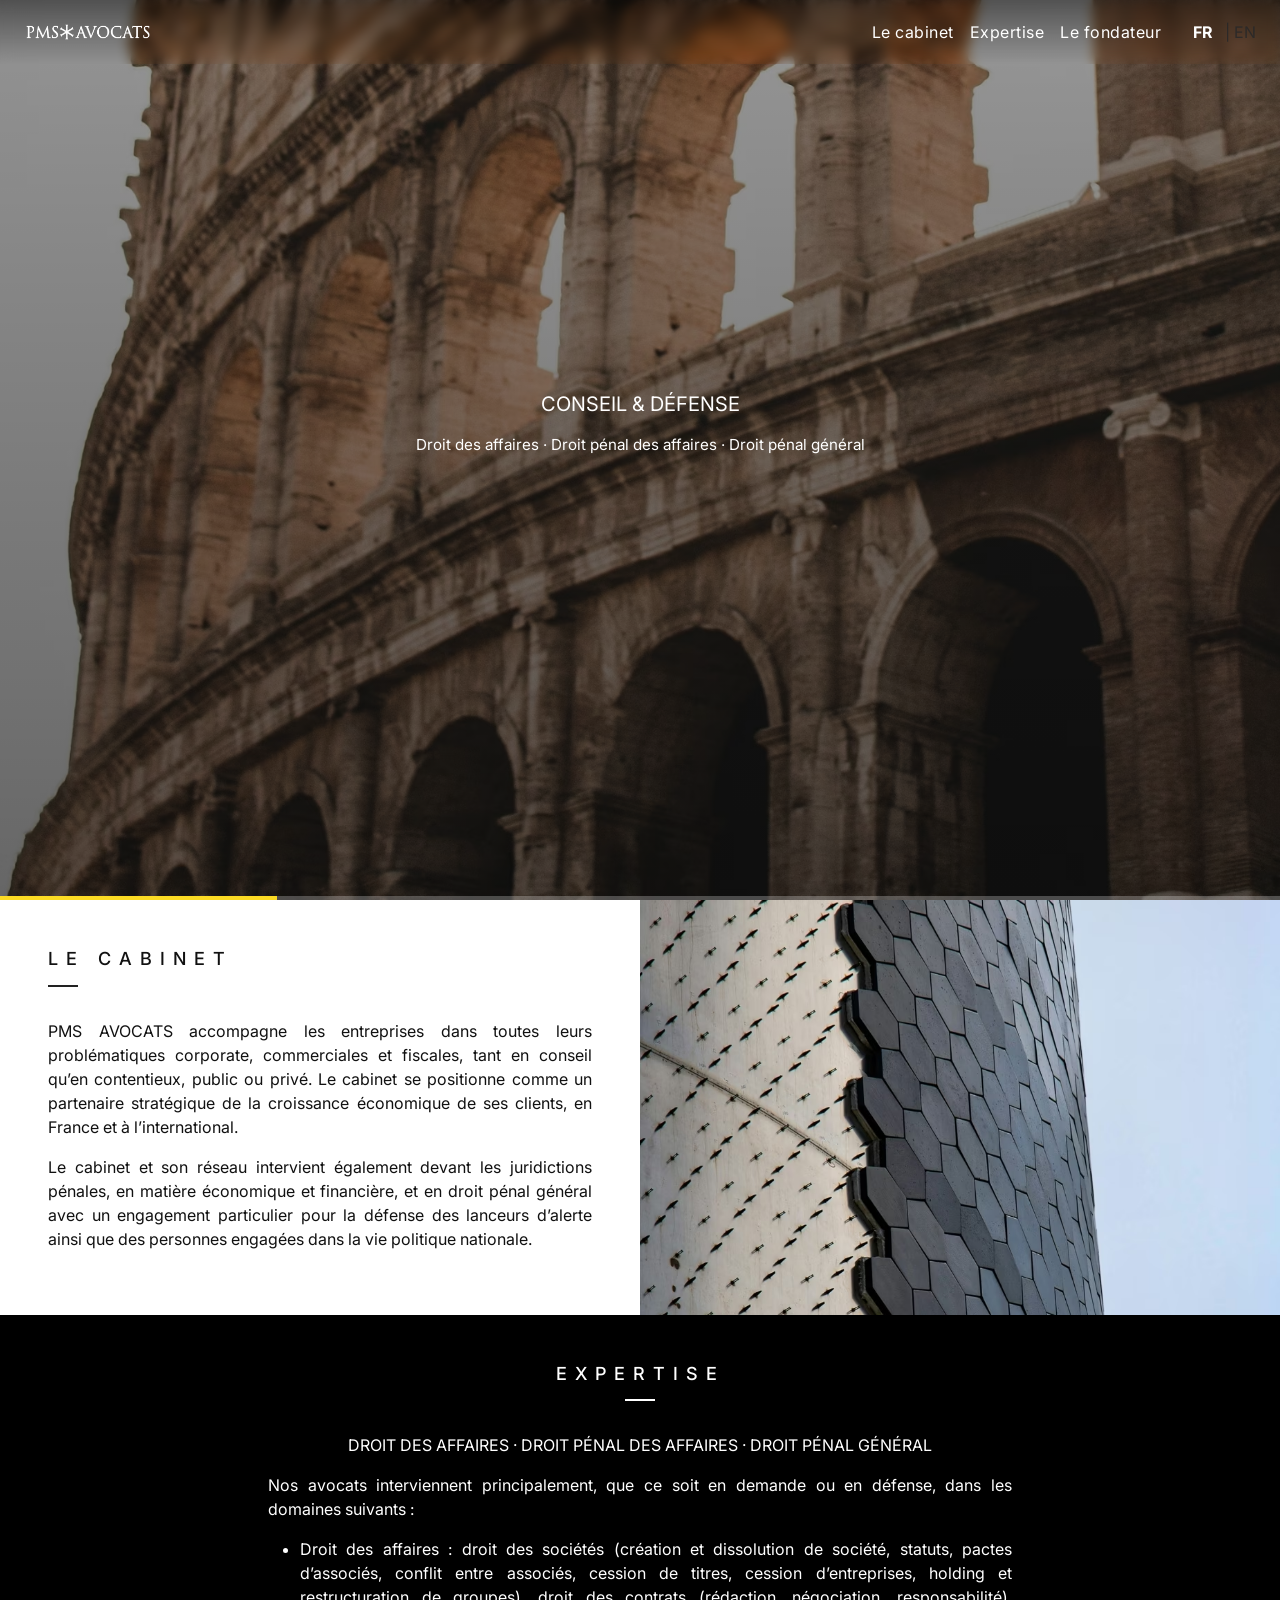
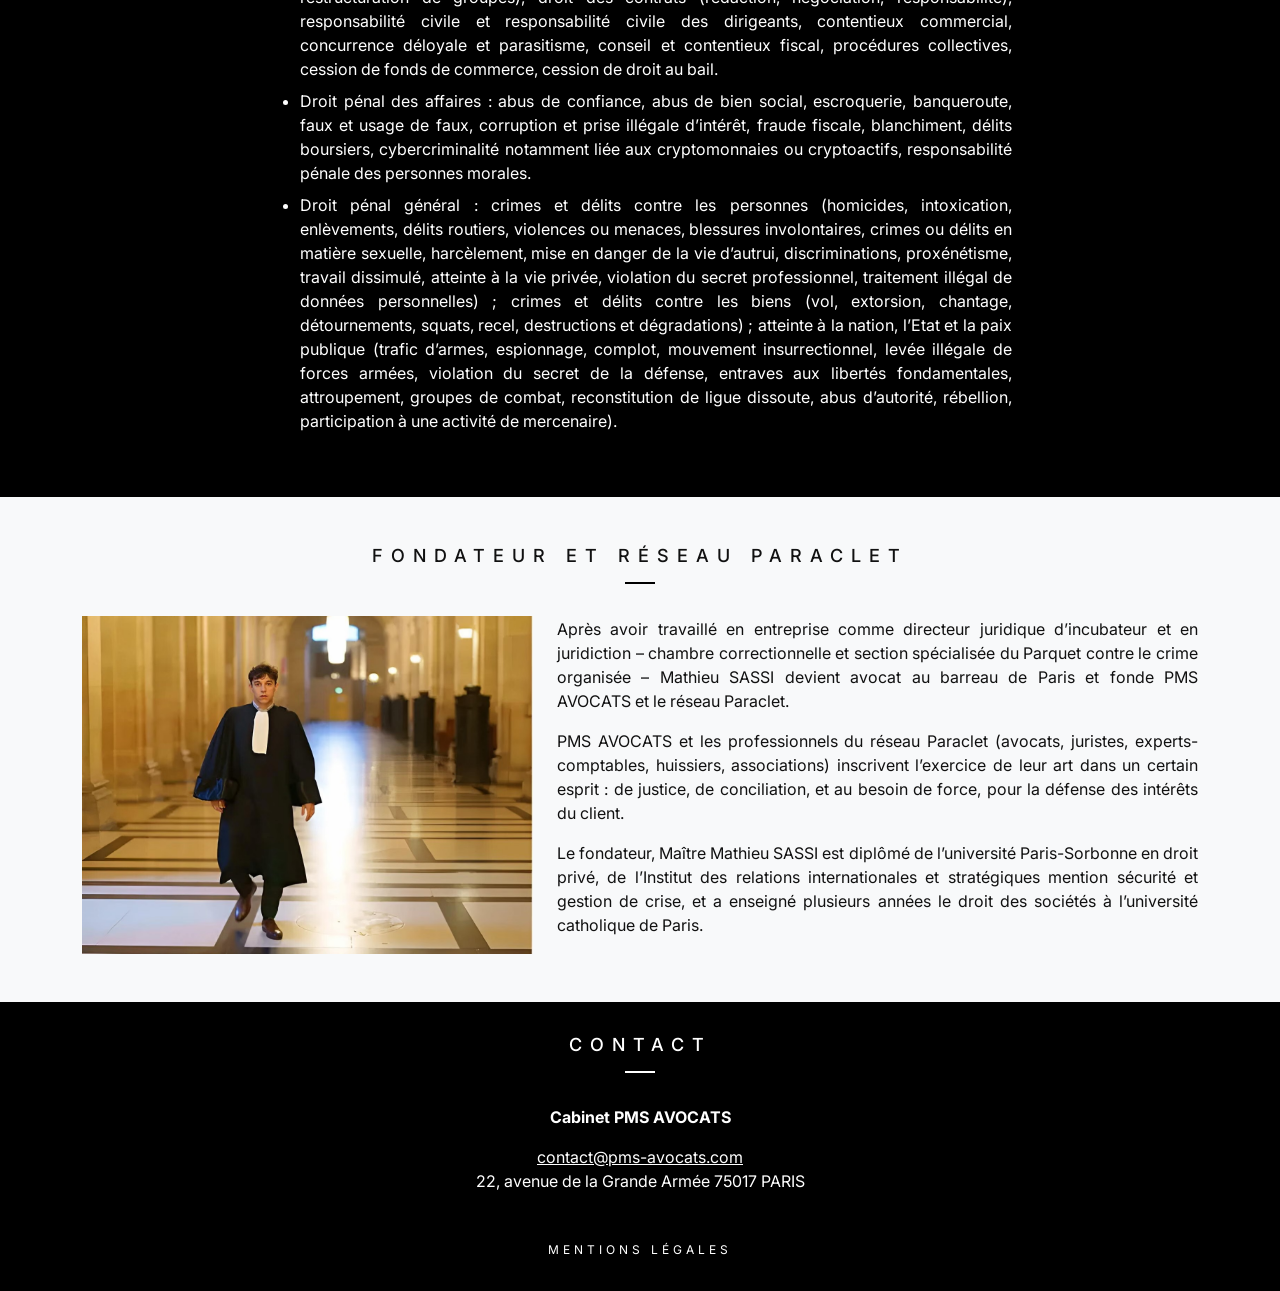
==== commit 6fcebbad: "Update font loading strategy in index.html Replaced font preload links with preconnect and styleshee" ====
--- a/index.html
+++ b/index.html
@@ -10,12 +10,11 @@
   <link rel="alternate" hreflang="en" href="https://www.pms-avocats.com/en/">
   <title>PMS AVOCATS – Cabinet d’avocats à Paris | Droit des affaires, droit pénal des affaires &amp; droit pénal général</title>
 
-  <link rel="preload" href="./assets/fonts/inter/Inter24pt-Regular.woff2" as="font" type="font/woff2" crossorigin="">
-  <link rel="preload" href="./assets/fonts/inter/Inter24pt-Medium.woff2" as="font" type="font/woff2" crossorigin="">
-  <link rel="preload" href="./assets/fonts/inter/Inter24pt-Bold.woff2" as="font" type="font/woff2" crossorigin="">
-  <link rel="preload" href="./assets/fonts/inter/Inter24pt-SemiBold.woff2" as="font" type="font/woff2" crossorigin="">
+  <link rel="preconnect" href="https://fonts.googleapis.com">
+  <link rel="preconnect" href="https://fonts.gstatic.com" crossorigin>
+  <link href="https://fonts.googleapis.com/css2?family=Inter:wght@400;500;600;700&display=swap" rel="stylesheet">
 
-  <style>@charset "UTF-8";@font-face{font-family:Inter;src:url(assets/fonts/inter/Inter24pt-Medium.woff2) format("woff2");font-weight:500;font-style:normal;font-display:swap}@font-face{font-family:Inter;src:url(assets/fonts/inter/Inter24pt-Bold.woff2) format("woff2");font-weight:700;font-style:normal;font-display:swap}@font-face{font-family:Inter;src:url(assets/fonts/inter/Inter24pt-SemiBold.woff2) format("woff2");font-weight:600;font-style:normal;font-display:swap}@font-face{font-family:Inter;src:url(assets/fonts/inter/Inter24pt-Regular.woff2) format("woff2");font-weight:400;font-style:normal;font-display:swap}:root{--bs-blue:#0d6efd;--bs-indigo:#6610f2;--bs-purple:#6f42c1;--bs-pink:#d63384;--bs-red:#dc3545;--bs-orange:#fd7e14;--bs-yellow:#ffc107;--bs-green:#198754;--bs-teal:#20c997;--bs-cyan:#0dcaf0;--bs-black:#000;--bs-white:#fff;--bs-gray:#6c757d;--bs-gray-dark:#343a40;--bs-gray-100:#f8f9fa;--bs-gray-200:#e9ecef;--bs-gray-300:#dee2e6;--bs-gray-400:#ced4da;--bs-gray-500:#adb5bd;--bs-gray-600:#6c757d;--bs-gray-700:#495057;--bs-gray-800:#343a40;--bs-gray-900:#212529;--bs-primary:#0d6efd;--bs-secondary:#6c757d;--bs-success:#198754;--bs-info:#0dcaf0;--bs-warning:#ffc107;--bs-danger:#dc3545;--bs-light:#f8f9fa;--bs-dark:#212529;--bs-primary-rgb:13,110,253;--bs-secondary-rgb:108,117,125;--bs-success-rgb:25,135,84;--bs-info-rgb:13,202,240;--bs-warning-rgb:255,193,7;--bs-danger-rgb:220,53,69;--bs-light-rgb:248,249,250;--bs-dark-rgb:33,37,41;--bs-primary-text-emphasis:#052c65;--bs-secondary-text-emphasis:#2b2f32;--bs-success-text-emphasis:#0a3622;--bs-info-text-emphasis:#055160;--bs-warning-text-emphasis:#664d03;--bs-danger-text-emphasis:#58151c;--bs-light-text-emphasis:#495057;--bs-dark-text-emphasis:#495057;--bs-primary-bg-subtle:#cfe2ff;--bs-secondary-bg-subtle:#e2e3e5;--bs-success-bg-subtle:#d1e7dd;--bs-info-bg-subtle:#cff4fc;--bs-warning-bg-subtle:#fff3cd;--bs-danger-bg-subtle:#f8d7da;--bs-light-bg-subtle:#fcfcfd;--bs-dark-bg-subtle:#ced4da;--bs-primary-border-subtle:#9ec5fe;--bs-secondary-border-subtle:#c4c8cb;--bs-success-border-subtle:#a3cfbb;--bs-info-border-subtle:#9eeaf9;--bs-warning-border-subtle:#ffe69c;--bs-danger-border-subtle:#f1aeb5;--bs-light-border-subtle:#e9ecef;--bs-dark-border-subtle:#adb5bd;--bs-white-rgb:255,255,255;--bs-black-rgb:0,0,0;--bs-font-sans-serif:system-ui,-apple-system,"Segoe UI",Roboto,"Helvetica Neue","Noto Sans","Liberation Sans",Arial,sans-serif,"Apple Color Emoji","Segoe UI Emoji","Segoe UI Symbol","Noto Color Emoji";--bs-font-monospace:SFMono-Regular,Menlo,Monaco,Consolas,"Liberation Mono","Courier New",monospace;--bs-gradient:linear-gradient(180deg, rgba(255, 255, 255, 0.15), rgba(255, 255, 255, 0));--bs-body-font-family:var(--bs-font-sans-serif);--bs-body-font-size:1rem;--bs-body-font-weight:400;--bs-body-line-height:1.5;--bs-body-color:#212529;--bs-body-color-rgb:33,37,41;--bs-body-bg:#fff;--bs-body-bg-rgb:255,255,255;--bs-emphasis-color:#000;--bs-emphasis-color-rgb:0,0,0;--bs-secondary-color:rgba(33, 37, 41, 0.75);--bs-secondary-color-rgb:33,37,41;--bs-secondary-bg:#e9ecef;--bs-secondary-bg-rgb:233,236,239;--bs-tertiary-color:rgba(33, 37, 41, 0.5);--bs-tertiary-color-rgb:33,37,41;--bs-tertiary-bg:#f8f9fa;--bs-tertiary-bg-rgb:248,249,250;--bs-heading-color:inherit;--bs-link-color:#0d6efd;--bs-link-color-rgb:13,110,253;--bs-link-decoration:underline;--bs-link-hover-color:#0a58ca;--bs-link-hover-color-rgb:10,88,202;--bs-code-color:#d63384;--bs-highlight-color:#212529;--bs-highlight-bg:#fff3cd;--bs-border-width:1px;--bs-border-style:solid;--bs-border-color:#dee2e6;--bs-border-color-translucent:rgba(0, 0, 0, 0.175);--bs-border-radius:0.375rem;--bs-border-radius-sm:0.25rem;--bs-border-radius-lg:0.5rem;--bs-border-radius-xl:1rem;--bs-border-radius-xxl:2rem;--bs-border-radius-2xl:var(--bs-border-radius-xxl);--bs-border-radius-pill:50rem;--bs-box-shadow:0 0.5rem 1rem rgba(0, 0, 0, 0.15);--bs-box-shadow-sm:0 0.125rem 0.25rem rgba(0, 0, 0, 0.075);--bs-box-shadow-lg:0 1rem 3rem rgba(0, 0, 0, 0.175);--bs-box-shadow-inset:inset 0 1px 2px rgba(0, 0, 0, 0.075);--bs-focus-ring-width:0.25rem;--bs-focus-ring-opacity:0.25;--bs-focus-ring-color:rgba(13, 110, 253, 0.25);--bs-form-valid-color:#198754;--bs-form-valid-border-color:#198754;--bs-form-invalid-color:#dc3545;--bs-form-invalid-border-color:#dc3545}*,::after,::before{box-sizing:border-box}@media (prefers-reduced-motion:no-preference){:root{scroll-behavior:smooth}}body{margin:0;font-family:var(--bs-body-font-family);font-size:var(--bs-body-font-size);font-weight:var(--bs-body-font-weight);line-height:var(--bs-body-line-height);color:var(--bs-body-color);text-align:var(--bs-body-text-align);background-color:var(--bs-body-bg);-webkit-text-size-adjust:100%}p{margin-top:0;margin-bottom:1rem}ul{padding-left:2rem}ul{margin-top:0;margin-bottom:1rem}a{color:rgba(var(--bs-link-color-rgb),var(--bs-link-opacity,1));text-decoration:underline}img{vertical-align:middle}button{border-radius:0}button{margin:0;font-family:inherit;font-size:inherit;line-height:inherit}button{text-transform:none}[type=button],button{-webkit-appearance:button}::-moz-focus-inner{padding:0;border-style:none}::-webkit-datetime-edit-day-field,::-webkit-datetime-edit-fields-wrapper,::-webkit-datetime-edit-hour-field,::-webkit-datetime-edit-minute,::-webkit-datetime-edit-month-field,::-webkit-datetime-edit-text,::-webkit-datetime-edit-year-field{padding:0}::-webkit-inner-spin-button{height:auto}::-webkit-search-decoration{-webkit-appearance:none}::-webkit-color-swatch-wrapper{padding:0}::-webkit-file-upload-button{font:inherit;-webkit-appearance:button}::file-selector-button{font:inherit;-webkit-appearance:button}.container-fluid{--bs-gutter-x:1.5rem;--bs-gutter-y:0;width:100%;padding-right:calc(var(--bs-gutter-x)*.5);padding-left:calc(var(--bs-gutter-x)*.5);margin-right:auto;margin-left:auto}:root{--bs-breakpoint-xs:0;--bs-breakpoint-sm:576px;--bs-breakpoint-md:768px;--bs-breakpoint-lg:992px;--bs-breakpoint-xl:1200px;--bs-breakpoint-xxl:1400px}.collapse:not(.show){display:none}.nav-link{display:block;padding:var(--bs-nav-link-padding-y) var(--bs-nav-link-padding-x);font-size:var(--bs-nav-link-font-size);font-weight:var(--bs-nav-link-font-weight);color:var(--bs-nav-link-color);text-decoration:none;background:0 0;border:0}.navbar{--bs-navbar-padding-x:0;--bs-navbar-padding-y:0.5rem;--bs-navbar-color:rgba(var(--bs-emphasis-color-rgb), 0.65);--bs-navbar-hover-color:rgba(var(--bs-emphasis-color-rgb), 0.8);--bs-navbar-disabled-color:rgba(var(--bs-emphasis-color-rgb), 0.3);--bs-navbar-active-color:rgba(var(--bs-emphasis-color-rgb), 1);--bs-navbar-brand-padding-y:0.3125rem;--bs-navbar-brand-margin-end:1rem;--bs-navbar-brand-font-size:1.25rem;--bs-navbar-brand-color:rgba(var(--bs-emphasis-color-rgb), 1);--bs-navbar-brand-hover-color:rgba(var(--bs-emphasis-color-rgb), 1);--bs-navbar-nav-link-padding-x:0.5rem;--bs-navbar-toggler-padding-y:0.25rem;--bs-navbar-toggler-padding-x:0.75rem;--bs-navbar-toggler-font-size:1.25rem;--bs-navbar-toggler-icon-bg:url("data:image/svg+xml,%3csvg xmlns='http://www.w3.org/2000/svg' viewBox='0 0 30 30'%3e%3cpath stroke='rgba%2833, 37, 41, 0.75%29' stroke-linecap='round' stroke-miterlimit='10' stroke-width='2' d='M4 7h22M4 15h22M4 23h22'/%3e%3c/svg%3e");--bs-navbar-toggler-border-color:rgba(var(--bs-emphasis-color-rgb), 0.15);--bs-navbar-toggler-border-radius:var(--bs-border-radius);--bs-navbar-toggler-focus-width:0.25rem;position:relative;display:flex;flex-wrap:wrap;align-items:center;justify-content:space-between;padding:var(--bs-navbar-padding-y) var(--bs-navbar-padding-x)}.navbar>.container-fluid{display:flex;flex-wrap:inherit;align-items:center;justify-content:space-between}.navbar-brand{padding-top:var(--bs-navbar-brand-padding-y);padding-bottom:var(--bs-navbar-brand-padding-y);margin-right:var(--bs-navbar-brand-margin-end);font-size:var(--bs-navbar-brand-font-size);color:var(--bs-navbar-brand-color);text-decoration:none;white-space:nowrap}.navbar-nav{--bs-nav-link-padding-x:0;--bs-nav-link-padding-y:0.5rem;--bs-nav-link-font-weight: ;--bs-nav-link-color:var(--bs-navbar-color);--bs-nav-link-hover-color:var(--bs-navbar-hover-color);--bs-nav-link-disabled-color:var(--bs-navbar-disabled-color);display:flex;flex-direction:column;padding-left:0;margin-bottom:0;list-style:none}.navbar-collapse{flex-grow:1;flex-basis:100%;align-items:center}.navbar-toggler{padding:var(--bs-navbar-toggler-padding-y) var(--bs-navbar-toggler-padding-x);font-size:var(--bs-navbar-toggler-font-size);line-height:1;color:var(--bs-navbar-color);background-color:transparent;border:var(--bs-border-width) solid var(--bs-navbar-toggler-border-color);border-radius:var(--bs-navbar-toggler-border-radius)}.navbar-toggler-icon{display:inline-block;width:1.5em;height:1.5em;vertical-align:middle;background-image:var(--bs-navbar-toggler-icon-bg);background-repeat:no-repeat;background-position:center;background-size:100%}@media (min-width:992px){.navbar-expand-lg{flex-wrap:nowrap;justify-content:flex-start}.navbar-expand-lg .navbar-nav{flex-direction:row}.navbar-expand-lg .navbar-nav .nav-link{padding-right:var(--bs-navbar-nav-link-padding-x);padding-left:var(--bs-navbar-nav-link-padding-x)}.navbar-expand-lg .navbar-collapse{display:flex!important;flex-basis:auto}.navbar-expand-lg .navbar-toggler{display:none}}.navbar-dark{--bs-navbar-color:rgba(255, 255, 255, 0.55);--bs-navbar-hover-color:rgba(255, 255, 255, 0.75);--bs-navbar-disabled-color:rgba(255, 255, 255, 0.25);--bs-navbar-active-color:#fff;--bs-navbar-brand-color:#fff;--bs-navbar-brand-hover-color:#fff;--bs-navbar-toggler-border-color:rgba(255, 255, 255, 0.1);--bs-navbar-toggler-icon-bg:url("data:image/svg+xml,%3csvg xmlns='http://www.w3.org/2000/svg' viewBox='0 0 30 30'%3e%3cpath stroke='rgba%28255, 255, 255, 0.55%29' stroke-linecap='round' stroke-miterlimit='10' stroke-width='2' d='M4 7h22M4 15h22M4 23h22'/%3e%3c/svg%3e")}:root{--bs-btn-close-filter: }.carousel{position:relative}.carousel-inner{position:relative;width:100%;overflow:hidden}.carousel-inner::after{display:block;clear:both;content:""}.carousel-item{position:relative;display:none;float:left;width:100%;margin-right:-100%;-webkit-backface-visibility:hidden;backface-visibility:hidden}.carousel-item.active{display:block}.carousel-fade .carousel-item{opacity:0;transform:none}.carousel-fade .carousel-item.active{z-index:1;opacity:1}.carousel-caption{position:absolute;right:15%;bottom:1.25rem;left:15%;padding-top:1.25rem;padding-bottom:1.25rem;color:var(--bs-carousel-caption-color);text-align:center}:root{--bs-carousel-indicator-active-bg:#fff;--bs-carousel-caption-color:#fff;--bs-carousel-control-icon-filter: }.d-block{display:block!important}.d-flex{display:flex!important}.position-relative{position:relative!important}.w-100{width:100%!important}.h-100{height:100%!important}.flex-column{flex-direction:column!important}.justify-content-end{justify-content:flex-end!important}.justify-content-center{justify-content:center!important}.align-items-center{align-items:center!important}.me-2{margin-right:.5rem!important}.px-4{padding-right:1.5rem!important;padding-left:1.5rem!important}.fw-bold{font-weight:700!important}.text-decoration-none{text-decoration:none!important}.text-white{--bs-text-opacity:1;color:rgba(var(--bs-white-rgb),var(--bs-text-opacity))!important}.text-muted{--bs-text-opacity:1;color:var(--bs-secondary-color)!important}@media (min-width:992px){.align-items-lg-center{align-items:center!important}.ms-lg-4{margin-left:1.5rem!important}}:root{--nav-h:64px;--nav-bg:rgba(0,0,0,.85);--nav-hover:rgba(0,0,0,.45)}html{scroll-behavior:smooth;scroll-padding-top:var(--nav-h);height:100%}body{font-family:Inter,system-ui,-apple-system,Segoe UI,Roboto,Helvetica,Arial,"Apple Color Emoji","Segoe UI Emoji","Noto Color Emoji",sans-serif;padding-top:0;background:#fff;color:#111;height:100%;display:flex;flex-direction:column}main{flex:1}.custom-navbar{height:var(--nav-h);z-index:1050;box-shadow:0 6px 20px rgba(0,0,0,.25);backdrop-filter:saturate(160%) blur(6px);position:fixed;top:0;left:0;right:0;background-color:transparent;box-shadow:none;backdrop-filter:none}.custom-navbar:not(.scrolled){background:linear-gradient(180deg,rgba(0,0,0,.45),rgba(0,0,0,0));backdrop-filter:saturate(160%) blur(6px)}.navbar .nav-link{letter-spacing:.5px}.menu-overlay{position:fixed;top:0;left:0;right:0;bottom:0;background:rgba(0,0,0,.9);z-index:1040;display:none}#mainCarousel,#mainCarousel .carousel-item{height:100vh}#mainCarousel img{object-fit:cover}#mainCarousel .carousel-item::before{content:"";position:absolute;inset:0;background:linear-gradient(to bottom,rgba(0,0,0,.35),rgba(0,0,0,.55))}#mainCarousel .resume{text-transform:uppercase;color:#fff;font-size:clamp(1rem,2.5vw,1.25rem)}#mainCarousel .detail{color:#fff;line-height:1.35;font-weight:400;font-size:clamp(.8rem,1.4vw,.95rem)}.carousel-caption{opacity:0;transform:translateY(24px)}#mainCarousel{position:relative}.carousel-progress{position:absolute;left:0;right:0;bottom:0;height:4px;background:rgba(255,255,255,.25);z-index:1049;overflow:hidden}.carousel-progress__bar{height:100%;width:0%;background:#fcdb24}section{scroll-margin-top:calc(var(--nav-h) + 12px)}@media (max-width:576px){body{padding-left:0;padding-right:0}.navbar-nav .nav-link{padding-top:.75rem;padding-bottom:.75rem}}</style>
+  <style>@charset "UTF-8";:root{--bs-blue:#0d6efd;--bs-indigo:#6610f2;--bs-purple:#6f42c1;--bs-pink:#d63384;--bs-red:#dc3545;--bs-orange:#fd7e14;--bs-yellow:#ffc107;--bs-green:#198754;--bs-teal:#20c997;--bs-cyan:#0dcaf0;--bs-black:#000;--bs-white:#fff;--bs-gray:#6c757d;--bs-gray-dark:#343a40;--bs-gray-100:#f8f9fa;--bs-gray-200:#e9ecef;--bs-gray-300:#dee2e6;--bs-gray-400:#ced4da;--bs-gray-500:#adb5bd;--bs-gray-600:#6c757d;--bs-gray-700:#495057;--bs-gray-800:#343a40;--bs-gray-900:#212529;--bs-primary:#0d6efd;--bs-secondary:#6c757d;--bs-success:#198754;--bs-info:#0dcaf0;--bs-warning:#ffc107;--bs-danger:#dc3545;--bs-light:#f8f9fa;--bs-dark:#212529;--bs-primary-rgb:13,110,253;--bs-secondary-rgb:108,117,125;--bs-success-rgb:25,135,84;--bs-info-rgb:13,202,240;--bs-warning-rgb:255,193,7;--bs-danger-rgb:220,53,69;--bs-light-rgb:248,249,250;--bs-dark-rgb:33,37,41;--bs-primary-text-emphasis:#052c65;--bs-secondary-text-emphasis:#2b2f32;--bs-success-text-emphasis:#0a3622;--bs-info-text-emphasis:#055160;--bs-warning-text-emphasis:#664d03;--bs-danger-text-emphasis:#58151c;--bs-light-text-emphasis:#495057;--bs-dark-text-emphasis:#495057;--bs-primary-bg-subtle:#cfe2ff;--bs-secondary-bg-subtle:#e2e3e5;--bs-success-bg-subtle:#d1e7dd;--bs-info-bg-subtle:#cff4fc;--bs-warning-bg-subtle:#fff3cd;--bs-danger-bg-subtle:#f8d7da;--bs-light-bg-subtle:#fcfcfd;--bs-dark-bg-subtle:#ced4da;--bs-primary-border-subtle:#9ec5fe;--bs-secondary-border-subtle:#c4c8cb;--bs-success-border-subtle:#a3cfbb;--bs-info-border-subtle:#9eeaf9;--bs-warning-border-subtle:#ffe69c;--bs-danger-border-subtle:#f1aeb5;--bs-light-border-subtle:#e9ecef;--bs-dark-border-subtle:#adb5bd;--bs-white-rgb:255,255,255;--bs-black-rgb:0,0,0;--bs-font-sans-serif:system-ui,-apple-system,"Segoe UI",Roboto,"Helvetica Neue","Noto Sans","Liberation Sans",Arial,sans-serif,"Apple Color Emoji","Segoe UI Emoji","Segoe UI Symbol","Noto Color Emoji";--bs-font-monospace:SFMono-Regular,Menlo,Monaco,Consolas,"Liberation Mono","Courier New",monospace;--bs-gradient:linear-gradient(180deg, rgba(255, 255, 255, 0.15), rgba(255, 255, 255, 0));--bs-body-font-family:var(--bs-font-sans-serif);--bs-body-font-size:1rem;--bs-body-font-weight:400;--bs-body-line-height:1.5;--bs-body-color:#212529;--bs-body-color-rgb:33,37,41;--bs-body-bg:#fff;--bs-body-bg-rgb:255,255,255;--bs-emphasis-color:#000;--bs-emphasis-color-rgb:0,0,0;--bs-secondary-color:rgba(33, 37, 41, 0.75);--bs-secondary-color-rgb:33,37,41;--bs-secondary-bg:#e9ecef;--bs-secondary-bg-rgb:233,236,239;--bs-tertiary-color:rgba(33, 37, 41, 0.5);--bs-tertiary-color-rgb:33,37,41;--bs-tertiary-bg:#f8f9fa;--bs-tertiary-bg-rgb:248,249,250;--bs-heading-color:inherit;--bs-link-color:#0d6efd;--bs-link-color-rgb:13,110,253;--bs-link-decoration:underline;--bs-link-hover-color:#0a58ca;--bs-link-hover-color-rgb:10,88,202;--bs-code-color:#d63384;--bs-highlight-color:#212529;--bs-highlight-bg:#fff3cd;--bs-border-width:1px;--bs-border-style:solid;--bs-border-color:#dee2e6;--bs-border-color-translucent:rgba(0, 0, 0, 0.175);--bs-border-radius:0.375rem;--bs-border-radius-sm:0.25rem;--bs-border-radius-lg:0.5rem;--bs-border-radius-xl:1rem;--bs-border-radius-xxl:2rem;--bs-border-radius-2xl:var(--bs-border-radius-xxl);--bs-border-radius-pill:50rem;--bs-box-shadow:0 0.5rem 1rem rgba(0, 0, 0, 0.15);--bs-box-shadow-sm:0 0.125rem 0.25rem rgba(0, 0, 0, 0.075);--bs-box-shadow-lg:0 1rem 3rem rgba(0, 0, 0, 0.175);--bs-box-shadow-inset:inset 0 1px 2px rgba(0, 0, 0, 0.075);--bs-focus-ring-width:0.25rem;--bs-focus-ring-opacity:0.25;--bs-focus-ring-color:rgba(13, 110, 253, 0.25);--bs-form-valid-color:#198754;--bs-form-valid-border-color:#198754;--bs-form-invalid-color:#dc3545;--bs-form-invalid-border-color:#dc3545}*,::after,::before{box-sizing:border-box}@media (prefers-reduced-motion:no-preference){:root{scroll-behavior:smooth}}body{margin:0;font-family:var(--bs-body-font-family);font-size:var(--bs-body-font-size);font-weight:var(--bs-body-font-weight);line-height:var(--bs-body-line-height);color:var(--bs-body-color);text-align:var(--bs-body-text-align);background-color:var(--bs-body-bg);-webkit-text-size-adjust:100%}p{margin-top:0;margin-bottom:1rem}ul{padding-left:2rem}ul{margin-top:0;margin-bottom:1rem}a{color:rgba(var(--bs-link-color-rgb),var(--bs-link-opacity,1));text-decoration:underline}img{vertical-align:middle}button{border-radius:0}button{margin:0;font-family:inherit;font-size:inherit;line-height:inherit}button{text-transform:none}[type=button],button{-webkit-appearance:button}::-moz-focus-inner{padding:0;border-style:none}::-webkit-datetime-edit-day-field,::-webkit-datetime-edit-fields-wrapper,::-webkit-datetime-edit-hour-field,::-webkit-datetime-edit-minute,::-webkit-datetime-edit-month-field,::-webkit-datetime-edit-text,::-webkit-datetime-edit-year-field{padding:0}::-webkit-inner-spin-button{height:auto}::-webkit-search-decoration{-webkit-appearance:none}::-webkit-color-swatch-wrapper{padding:0}::-webkit-file-upload-button{font:inherit;-webkit-appearance:button}::file-selector-button{font:inherit;-webkit-appearance:button}.container-fluid{--bs-gutter-x:1.5rem;--bs-gutter-y:0;width:100%;padding-right:calc(var(--bs-gutter-x)*.5);padding-left:calc(var(--bs-gutter-x)*.5);margin-right:auto;margin-left:auto}:root{--bs-breakpoint-xs:0;--bs-breakpoint-sm:576px;--bs-breakpoint-md:768px;--bs-breakpoint-lg:992px;--bs-breakpoint-xl:1200px;--bs-breakpoint-xxl:1400px}.collapse:not(.show){display:none}.nav-link{display:block;padding:var(--bs-nav-link-padding-y) var(--bs-nav-link-padding-x);font-size:var(--bs-nav-link-font-size);font-weight:var(--bs-nav-link-font-weight);color:var(--bs-nav-link-color);text-decoration:none;background:0 0;border:0}.navbar{--bs-navbar-padding-x:0;--bs-navbar-padding-y:0.5rem;--bs-navbar-color:rgba(var(--bs-emphasis-color-rgb), 0.65);--bs-navbar-hover-color:rgba(var(--bs-emphasis-color-rgb), 0.8);--bs-navbar-disabled-color:rgba(var(--bs-emphasis-color-rgb), 0.3);--bs-navbar-active-color:rgba(var(--bs-emphasis-color-rgb), 1);--bs-navbar-brand-padding-y:0.3125rem;--bs-navbar-brand-margin-end:1rem;--bs-navbar-brand-font-size:1.25rem;--bs-navbar-brand-color:rgba(var(--bs-emphasis-color-rgb), 1);--bs-navbar-brand-hover-color:rgba(var(--bs-emphasis-color-rgb), 1);--bs-navbar-nav-link-padding-x:0.5rem;--bs-navbar-toggler-padding-y:0.25rem;--bs-navbar-toggler-padding-x:0.75rem;--bs-navbar-toggler-font-size:1.25rem;--bs-navbar-toggler-icon-bg:url("data:image/svg+xml,%3csvg xmlns='http://www.w3.org/2000/svg' viewBox='0 0 30 30'%3e%3cpath stroke='rgba%2833, 37, 41, 0.75%29' stroke-linecap='round' stroke-miterlimit='10' stroke-width='2' d='M4 7h22M4 15h22M4 23h22'/%3e%3c/svg%3e");--bs-navbar-toggler-border-color:rgba(var(--bs-emphasis-color-rgb), 0.15);--bs-navbar-toggler-border-radius:var(--bs-border-radius);--bs-navbar-toggler-focus-width:0.25rem;position:relative;display:flex;flex-wrap:wrap;align-items:center;justify-content:space-between;padding:var(--bs-navbar-padding-y) var(--bs-navbar-padding-x)}.navbar>.container-fluid{display:flex;flex-wrap:inherit;align-items:center;justify-content:space-between}.navbar-brand{padding-top:var(--bs-navbar-brand-padding-y);padding-bottom:var(--bs-navbar-brand-padding-y);margin-right:var(--bs-navbar-brand-margin-end);font-size:var(--bs-navbar-brand-font-size);color:var(--bs-navbar-brand-color);text-decoration:none;white-space:nowrap}.navbar-nav{--bs-nav-link-padding-x:0;--bs-nav-link-padding-y:0.5rem;--bs-nav-link-font-weight: ;--bs-nav-link-color:var(--bs-navbar-color);--bs-nav-link-hover-color:var(--bs-navbar-hover-color);--bs-nav-link-disabled-color:var(--bs-navbar-disabled-color);display:flex;flex-direction:column;padding-left:0;margin-bottom:0;list-style:none}.navbar-collapse{flex-grow:1;flex-basis:100%;align-items:center}.navbar-toggler{padding:var(--bs-navbar-toggler-padding-y) var(--bs-navbar-toggler-padding-x);font-size:var(--bs-navbar-toggler-font-size);line-height:1;color:var(--bs-navbar-color);background-color:transparent;border:var(--bs-border-width) solid var(--bs-navbar-toggler-border-color);border-radius:var(--bs-navbar-toggler-border-radius)}.navbar-toggler-icon{display:inline-block;width:1.5em;height:1.5em;vertical-align:middle;background-image:var(--bs-navbar-toggler-icon-bg);background-repeat:no-repeat;background-position:center;background-size:100%}@media (min-width:992px){.navbar-expand-lg{flex-wrap:nowrap;justify-content:flex-start}.navbar-expand-lg .navbar-nav{flex-direction:row}.navbar-expand-lg .navbar-nav .nav-link{padding-right:var(--bs-navbar-nav-link-padding-x);padding-left:var(--bs-navbar-nav-link-padding-x)}.navbar-expand-lg .navbar-collapse{display:flex!important;flex-basis:auto}.navbar-expand-lg .navbar-toggler{display:none}}.navbar-dark{--bs-navbar-color:rgba(255, 255, 255, 0.55);--bs-navbar-hover-color:rgba(255, 255, 255, 0.75);--bs-navbar-disabled-color:rgba(255, 255, 255, 0.25);--bs-navbar-active-color:#fff;--bs-navbar-brand-color:#fff;--bs-navbar-brand-hover-color:#fff;--bs-navbar-toggler-border-color:rgba(255, 255, 255, 0.1);--bs-navbar-toggler-icon-bg:url("data:image/svg+xml,%3csvg xmlns='http://www.w3.org/2000/svg' viewBox='0 0 30 30'%3e%3cpath stroke='rgba%28255, 255, 255, 0.55%29' stroke-linecap='round' stroke-miterlimit='10' stroke-width='2' d='M4 7h22M4 15h22M4 23h22'/%3e%3c/svg%3e")}:root{--bs-btn-close-filter: }.carousel{position:relative}.carousel-inner{position:relative;width:100%;overflow:hidden}.carousel-inner::after{display:block;clear:both;content:""}.carousel-item{position:relative;display:none;float:left;width:100%;margin-right:-100%;-webkit-backface-visibility:hidden;backface-visibility:hidden}.carousel-item.active{display:block}.carousel-fade .carousel-item{opacity:0;transform:none}.carousel-fade .carousel-item.active{z-index:1;opacity:1}.carousel-caption{position:absolute;right:15%;bottom:1.25rem;left:15%;padding-top:1.25rem;padding-bottom:1.25rem;color:var(--bs-carousel-caption-color);text-align:center}:root{--bs-carousel-indicator-active-bg:#fff;--bs-carousel-caption-color:#fff;--bs-carousel-control-icon-filter: }.d-block{display:block!important}.d-flex{display:flex!important}.position-relative{position:relative!important}.w-100{width:100%!important}.h-100{height:100%!important}.flex-column{flex-direction:column!important}.justify-content-end{justify-content:flex-end!important}.justify-content-center{justify-content:center!important}.align-items-center{align-items:center!important}.me-2{margin-right:.5rem!important}.px-4{padding-right:1.5rem!important;padding-left:1.5rem!important}.fw-bold{font-weight:700!important}.text-decoration-none{text-decoration:none!important}.text-white{--bs-text-opacity:1;color:rgba(var(--bs-white-rgb),var(--bs-text-opacity))!important}.text-muted{--bs-text-opacity:1;color:var(--bs-secondary-color)!important}@media (min-width:992px){.align-items-lg-center{align-items:center!important}.ms-lg-4{margin-left:1.5rem!important}}:root{--nav-h:64px;--nav-bg:rgba(0,0,0,.85);--nav-hover:rgba(0,0,0,.45)}html{scroll-behavior:smooth;scroll-padding-top:var(--nav-h);height:100%}body{font-family:Inter,system-ui,-apple-system,Segoe UI,Roboto,Helvetica,Arial,"Apple Color Emoji","Segoe UI Emoji","Noto Color Emoji",sans-serif;padding-top:0;background:#fff;color:#111;height:100%;display:flex;flex-direction:column}main{flex:1}.custom-navbar{height:var(--nav-h);z-index:1050;box-shadow:0 6px 20px rgba(0,0,0,.25);backdrop-filter:saturate(160%) blur(6px);position:fixed;top:0;left:0;right:0;background-color:transparent;box-shadow:none;backdrop-filter:none}.custom-navbar:not(.scrolled){background:linear-gradient(180deg,rgba(0,0,0,.45),rgba(0,0,0,0));backdrop-filter:saturate(160%) blur(6px)}.navbar .nav-link{letter-spacing:.5px}.menu-overlay{position:fixed;top:0;left:0;right:0;bottom:0;background:rgba(0,0,0,.9);z-index:1040;display:none}#mainCarousel,#mainCarousel .carousel-item{height:100vh}#mainCarousel img{object-fit:cover}#mainCarousel .carousel-item::before{content:"";position:absolute;inset:0;background:linear-gradient(to bottom,rgba(0,0,0,.35),rgba(0,0,0,.55))}#mainCarousel .resume{text-transform:uppercase;color:#fff;font-size:clamp(1rem,2.5vw,1.25rem)}#mainCarousel .detail{color:#fff;line-height:1.35;font-weight:400;font-size:clamp(.8rem,1.4vw,.95rem)}.carousel-caption{opacity:0;transform:translateY(24px)}#mainCarousel{position:relative}.carousel-progress{position:absolute;left:0;right:0;bottom:0;height:4px;background:rgba(255,255,255,.25);z-index:1049;overflow:hidden}.carousel-progress__bar{height:100%;width:0%;background:#fcdb24}section{scroll-margin-top:calc(var(--nav-h) + 12px)}@media (max-width:576px){body{padding-left:0;padding-right:0}.navbar-nav .nav-link{padding-top:.75rem;padding-bottom:.75rem}}</style>
   
   <link rel="stylesheet" href="./assets/css/bootstrap.min.purged.css" media="print" onload="this.media='all'">
   <link rel="stylesheet" href="./assets/css/style.min.css" media="print" onload="this.media='all'">
--- a/assets/css/style.min.css
+++ b/assets/css/style.min.css
@@ -0,0 +1 @@
+:root{--nav-h:64px;--nav-bg:rgba(0,0,0,.85);--nav-hover:rgba(0,0,0,.45)}html{scroll-behavior:smooth;scroll-padding-top:var(--nav-h);height:100%}body{font-family:Inter,system-ui,-apple-system,Segoe UI,Roboto,Helvetica,Arial,"Apple Color Emoji","Segoe UI Emoji","Noto Color Emoji",sans-serif;padding-top:0;background:#fff;color:#111;height:100%;display:flex;flex-direction:column}main{flex:1}body.page-resources{background:#f8f9fa}.btn.btn-theme-dark,.btn.btn-theme-outline,.btn.btn-theme-outline-light{text-transform:uppercase;letter-spacing:.08em;border-radius:999px;font-weight:600;padding:.5rem 1.5rem;transition:transform .2s ease,box-shadow .2s ease,background-color .2s ease,color .2s ease}.btn.btn-theme-dark{background-color:#111;color:#fff;border:2px solid #111}.btn.btn-theme-dark:focus,.btn.btn-theme-dark:hover{background-color:#000;border-color:#000;color:#fcdb24;transform:translateY(-1px);box-shadow:0 6px 18px rgba(0,0,0,.2)}.btn.btn-theme-outline{background-color:transparent;color:#111;border:2px solid #111}.btn.btn-theme-outline:focus,.btn.btn-theme-outline:hover{background-color:#111;color:#fff;transform:translateY(-1px);box-shadow:0 6px 18px rgba(0,0,0,.2)}.btn.btn-theme-outline-light{background-color:transparent;color:#fff;border:2px solid rgba(255,255,255,.85)}.btn.btn-theme-outline-light:focus,.btn.btn-theme-outline-light:hover{background-color:#fff;color:#111;transform:translateY(-1px);box-shadow:0 6px 18px rgba(0,0,0,.2)}.page-hero{background:#000;color:#fff;padding:4rem 0}.page-hero h1{font-family:Inter,system-ui,-apple-system,Segoe UI,Roboto,Arial,sans-serif;text-transform:uppercase;letter-spacing:6px;font-size:clamp(1.25rem, 3vw, 1.75rem);margin:0}.page-hero .subtitle{opacity:.9;margin-top:.5rem}.page-section{padding:2.5rem 0}.custom-navbar{height:var(--nav-h);transition:background-color .3s ease,box-shadow .3s ease,backdrop-filter .3s ease;z-index:1050;box-shadow:0 6px 20px rgba(0,0,0,.25);backdrop-filter:saturate(160%) blur(6px);position:fixed;top:0;left:0;right:0;background-color:transparent;box-shadow:none;backdrop-filter:none}.custom-navbar:not(.scrolled){background:linear-gradient(180deg,rgba(0,0,0,.45),rgba(0,0,0,0));backdrop-filter:saturate(160%) blur(6px)}.custom-navbar.scrolled{background-color:var(--nav-bg);box-shadow:0 6px 20px rgba(0,0,0,.25);backdrop-filter:saturate(160%) blur(6px)}.navbar .nav-link{letter-spacing:.5px}.navbar .btn-link img{transition:transform .2s ease,opacity .2s ease}.navbar .btn-link:hover img{transform:scale(1.1);opacity:1}select.form-select-sm{color:#fff;background-color:transparent;border:none;font-weight:500;text-transform:uppercase;cursor:pointer;appearance:none}select.form-select-sm:focus{outline:0;box-shadow:none}option{color:#000}.menu-overlay{position:fixed;top:0;left:0;right:0;bottom:0;background:rgba(0,0,0,.9);z-index:1040;display:none}.menu-overlay.active{display:block}#mainCarousel,#mainCarousel .carousel-item{height:100vh}#mainCarousel img{object-fit:cover}#mainCarousel .carousel-item::before{content:"";position:absolute;inset:0;background:linear-gradient(to bottom,rgba(0,0,0,.35),rgba(0,0,0,.55));pointer-events:none}#mainCarousel .name{letter-spacing:6px;font-size:clamp(.9rem, 1.2vw, 1rem);text-transform:uppercase;color:#fff}#mainCarousel .resume{text-transform:uppercase;color:#fff;font-size:clamp(1rem, 2.5vw, 1.25rem)}#mainCarousel .detail{color:#fff;line-height:1.35;font-weight:400;font-size:clamp(.8rem, 1.4vw, .95rem)}.carousel-caption{opacity:0;transform:translateY(24px);transition:opacity .6s ease,transform .6s ease}.carousel-caption.show-caption{opacity:1;transform:translateY(0)}#mainCarousel{position:relative}.carousel-progress{position:absolute;left:0;right:0;bottom:0;height:4px;background:rgba(255,255,255,.25);z-index:1049;overflow:hidden;pointer-events:none}.carousel-progress__bar{height:100%;width:0%;background:#fcdb24;transition:width .08s linear}@media (prefers-reduced-motion:reduce){.carousel-progress__bar{transition:none}}h2.section-title{font-size:18px;letter-spacing:8px;text-transform:uppercase;position:relative;margin-bottom:2rem}h2.section-title::after{content:"";display:block;width:30px;height:2px;margin-top:15px;background:#222}h2.section-title.center{text-align:center}h2.section-title.center::after{margin:15px auto 0;background:#fff}h2.section-title.center.black::after{background:#000}.legal{font-size:12px;letter-spacing:4px;text-transform:uppercase;text-decoration:none}.split-section{display:flex;flex-wrap:wrap}.split-section>.split-left,.split-section>.split-right{flex:0 0 100%;max-width:100%}@media (min-width:768px){.split-section>.split-left,.split-section>.split-right{flex:0 0 50%;max-width:50%}}.split-left{background:#fff;display:flex;justify-content:center;align-items:center;padding:3rem 2rem}.split-right img{width:100%;height:100%;object-fit:cover}.business-law-section{background:#000;color:#fff}.business-law-section span{text-transform:uppercase}.text-justify{text-align:justify;hyphens:auto}section{scroll-margin-top:calc(var(--nav-h) + 12px)}a:focus-visible,button:focus-visible{outline:2px dashed #999;outline-offset:2px}.page-home .fade{opacity:0;transform:translateY(16px);transition:opacity .6s ease,transform .6s ease}.page-home .fade.show{opacity:1;transform:none}@media (max-width:576px){body{padding-left:0;padding-right:0}.business-law-section,.contact-section,.page-hero,.page-section{width:100vw;margin-left:calc(-1 * (100vw - 100%)/ 2)}.page-hero{padding:4rem 0;text-align:center}.page-hero h1{font-size:1.25rem;letter-spacing:3px}.page-hero .subtitle{font-size:.9rem}.navbar-nav .nav-link{padding-top:.75rem;padding-bottom:.75rem}.page-resources a.btn,.page-resources a.text-decoration-none{padding-left:1rem!important;padding-right:1rem!important}}@media (max-width:576px){.container.page-section{padding-left:1.25rem;padding-right:1.25rem}.contact-section .container{padding-left:1rem;padding-right:1rem}.page-hero .container{padding-left:1rem;padding-right:1rem}.footer .container{padding-left:1rem;padding-right:1rem}}#cabinet{width:100%;margin-left:0}#cabinet img{width:100%;height:100%;object-fit:cover;display:block}
--- a/assets/css/style.min.css
+++ b/assets/css/style.min.css
@@ -0,0 +1 @@
+:root{--nav-h:64px;--nav-bg:rgba(0,0,0,.85);--nav-hover:rgba(0,0,0,.45)}html{scroll-behavior:smooth;scroll-padding-top:var(--nav-h);height:100%}body{font-family:Inter,system-ui,-apple-system,Segoe UI,Roboto,Helvetica,Arial,"Apple Color Emoji","Segoe UI Emoji","Noto Color Emoji",sans-serif;padding-top:0;background:#fff;color:#111;height:100%;display:flex;flex-direction:column}main{flex:1}body.page-resources{background:#f8f9fa}.btn.btn-theme-dark,.btn.btn-theme-outline,.btn.btn-theme-outline-light{text-transform:uppercase;letter-spacing:.08em;border-radius:999px;font-weight:600;padding:.5rem 1.5rem;transition:transform .2s ease,box-shadow .2s ease,background-color .2s ease,color .2s ease}.btn.btn-theme-dark{background-color:#111;color:#fff;border:2px solid #111}.btn.btn-theme-dark:focus,.btn.btn-theme-dark:hover{background-color:#000;border-color:#000;color:#fcdb24;transform:translateY(-1px);box-shadow:0 6px 18px rgba(0,0,0,.2)}.btn.btn-theme-outline{background-color:transparent;color:#111;border:2px solid #111}.btn.btn-theme-outline:focus,.btn.btn-theme-outline:hover{background-color:#111;color:#fff;transform:translateY(-1px);box-shadow:0 6px 18px rgba(0,0,0,.2)}.btn.btn-theme-outline-light{background-color:transparent;color:#fff;border:2px solid rgba(255,255,255,.85)}.btn.btn-theme-outline-light:focus,.btn.btn-theme-outline-light:hover{background-color:#fff;color:#111;transform:translateY(-1px);box-shadow:0 6px 18px rgba(0,0,0,.2)}.page-hero{background:#000;color:#fff;padding:4rem 0}.page-hero h1{font-family:Inter,system-ui,-apple-system,Segoe UI,Roboto,Arial,sans-serif;text-transform:uppercase;letter-spacing:6px;font-size:clamp(1.25rem, 3vw, 1.75rem);margin:0}.page-hero .subtitle{opacity:.9;margin-top:.5rem}.page-section{padding:2.5rem 0}.custom-navbar{height:var(--nav-h);transition:background-color .3s ease,box-shadow .3s ease,backdrop-filter .3s ease;z-index:1050;box-shadow:0 6px 20px rgba(0,0,0,.25);backdrop-filter:saturate(160%) blur(6px);position:fixed;top:0;left:0;right:0;background-color:transparent;box-shadow:none;backdrop-filter:none}.custom-navbar:not(.scrolled){background:linear-gradient(180deg,rgba(0,0,0,.45),rgba(0,0,0,0));backdrop-filter:saturate(160%) blur(6px)}.custom-navbar.scrolled{background-color:var(--nav-bg);box-shadow:0 6px 20px rgba(0,0,0,.25);backdrop-filter:saturate(160%) blur(6px)}.navbar .nav-link{letter-spacing:.5px}.navbar .btn-link img{transition:transform .2s ease,opacity .2s ease}.navbar .btn-link:hover img{transform:scale(1.1);opacity:1}select.form-select-sm{color:#fff;background-color:transparent;border:none;font-weight:500;text-transform:uppercase;cursor:pointer;appearance:none}select.form-select-sm:focus{outline:0;box-shadow:none}option{color:#000}.menu-overlay{position:fixed;top:0;left:0;right:0;bottom:0;background:rgba(0,0,0,.9);z-index:1040;display:none}.menu-overlay.active{display:block}#mainCarousel,#mainCarousel .carousel-item{height:100vh}#mainCarousel img{object-fit:cover}#mainCarousel .carousel-item::before{content:"";position:absolute;inset:0;background:linear-gradient(to bottom,rgba(0,0,0,.35),rgba(0,0,0,.55));pointer-events:none}#mainCarousel .name{letter-spacing:6px;font-size:clamp(.9rem, 1.2vw, 1rem);text-transform:uppercase;color:#fff}#mainCarousel .resume{text-transform:uppercase;color:#fff;font-size:clamp(1rem, 2.5vw, 1.25rem)}#mainCarousel .detail{color:#fff;line-height:1.35;font-weight:400;font-size:clamp(.8rem, 1.4vw, .95rem)}.carousel-caption{opacity:0;transform:translateY(24px);transition:opacity .6s ease,transform .6s ease}.carousel-caption.show-caption{opacity:1;transform:translateY(0)}#mainCarousel{position:relative}.carousel-progress{position:absolute;left:0;right:0;bottom:0;height:4px;background:rgba(255,255,255,.25);z-index:1049;overflow:hidden;pointer-events:none}.carousel-progress__bar{height:100%;width:0%;background:#fcdb24;transition:width .08s linear}@media (prefers-reduced-motion:reduce){.carousel-progress__bar{transition:none}}h2.section-title{font-size:18px;letter-spacing:8px;text-transform:uppercase;position:relative;margin-bottom:2rem}h2.section-title::after{content:"";display:block;width:30px;height:2px;margin-top:15px;background:#222}h2.section-title.center{text-align:center}h2.section-title.center::after{margin:15px auto 0;background:#fff}h2.section-title.center.black::after{background:#000}.legal{font-size:12px;letter-spacing:4px;text-transform:uppercase;text-decoration:none}.split-section{display:flex;flex-wrap:wrap}.split-section>.split-left,.split-section>.split-right{flex:0 0 100%;max-width:100%}@media (min-width:768px){.split-section>.split-left,.split-section>.split-right{flex:0 0 50%;max-width:50%}}.split-left{background:#fff;display:flex;justify-content:center;align-items:center;padding:3rem 2rem}.split-right img{width:100%;height:100%;object-fit:cover}.business-law-section{background:#000;color:#fff}.business-law-section span{text-transform:uppercase}.text-justify{text-align:justify;hyphens:auto}section{scroll-margin-top:calc(var(--nav-h) + 12px)}a:focus-visible,button:focus-visible{outline:2px dashed #999;outline-offset:2px}.page-home .fade{opacity:0;transform:translateY(16px);transition:opacity .6s ease,transform .6s ease}.page-home .fade.show{opacity:1;transform:none}@media (max-width:576px){body{padding-left:0;padding-right:0}.business-law-section,.contact-section,.page-hero,.page-section{width:100vw;margin-left:calc(-1 * (100vw - 100%)/ 2)}.page-hero{padding:4rem 0;text-align:center}.page-hero h1{font-size:1.25rem;letter-spacing:3px}.page-hero .subtitle{font-size:.9rem}.navbar-nav .nav-link{padding-top:.75rem;padding-bottom:.75rem}.page-resources a.btn,.page-resources a.text-decoration-none{padding-left:1rem!important;padding-right:1rem!important}}@media (max-width:576px){.container.page-section{padding-left:1.25rem;padding-right:1.25rem}.contact-section .container{padding-left:1rem;padding-right:1rem}.page-hero .container{padding-left:1rem;padding-right:1rem}.footer .container{padding-left:1rem;padding-right:1rem}}#cabinet{width:100%;margin-left:0}#cabinet img{width:100%;height:100%;object-fit:cover;display:block}
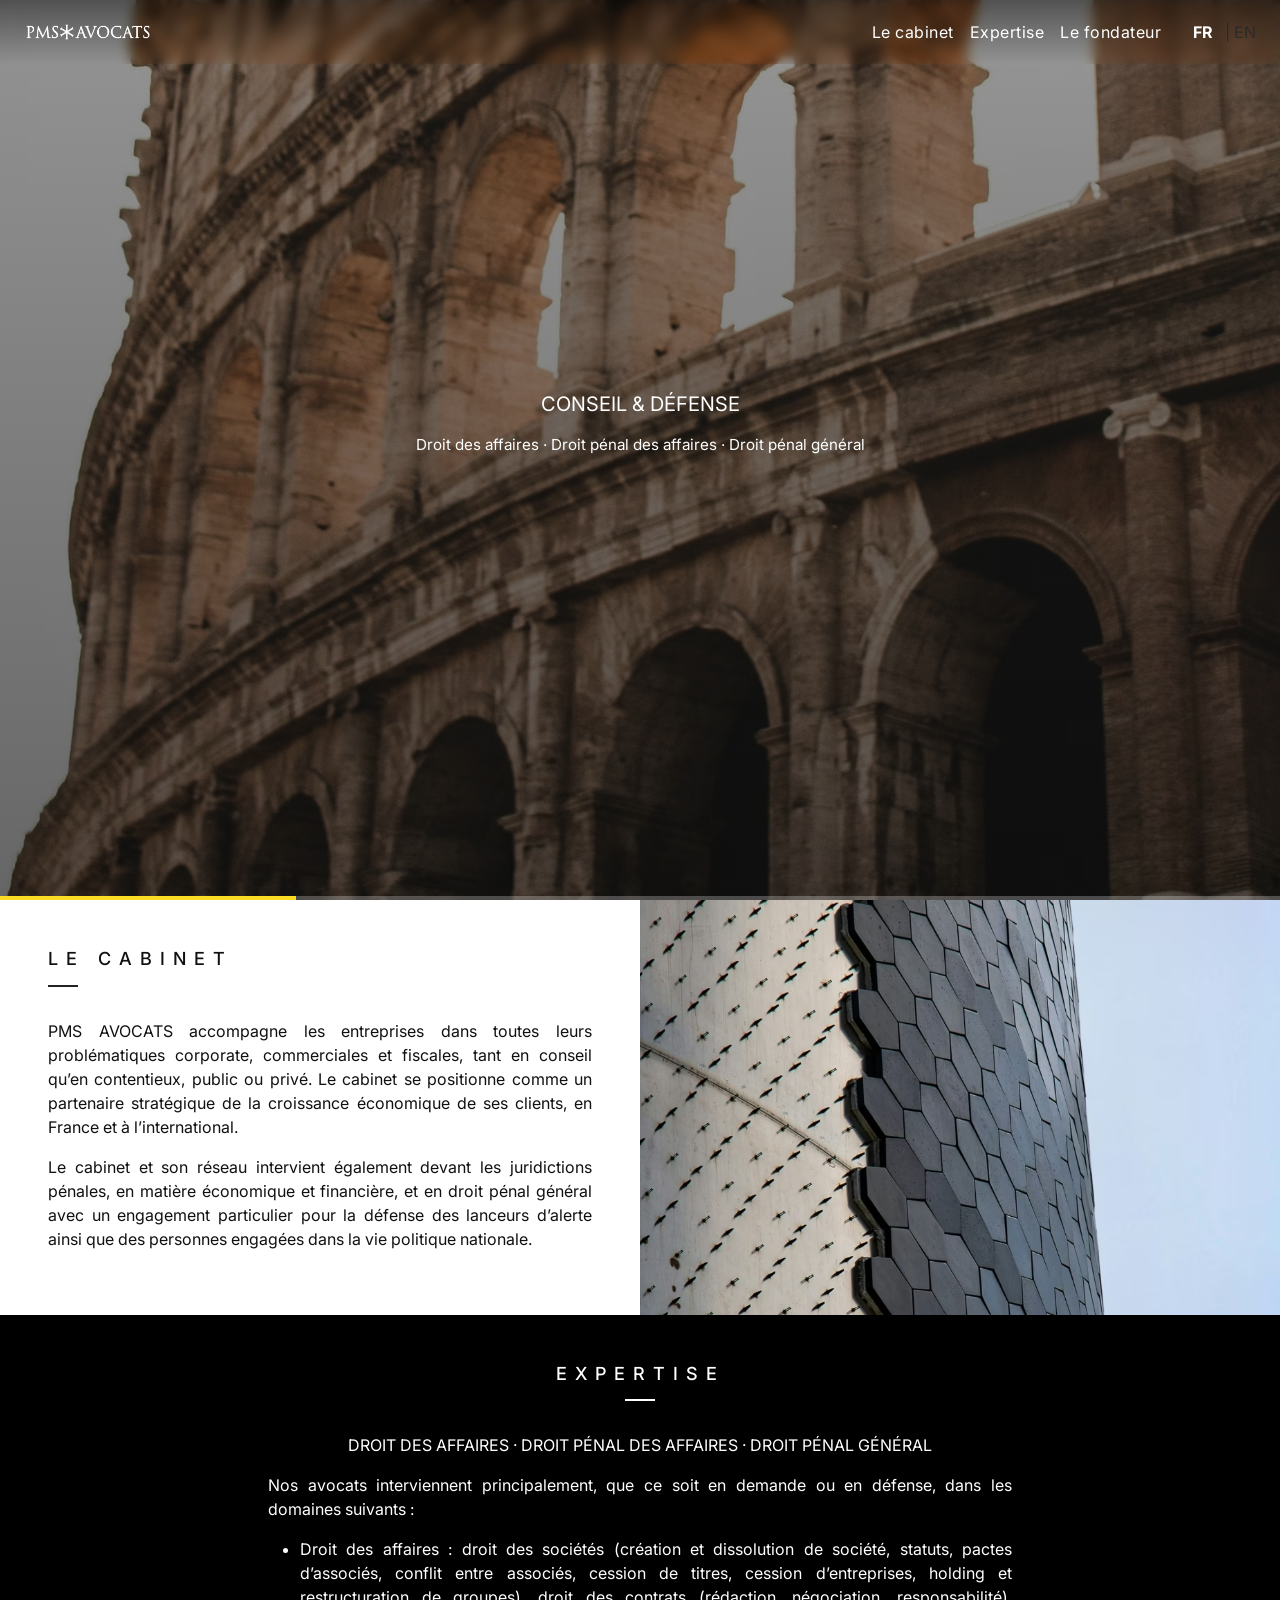
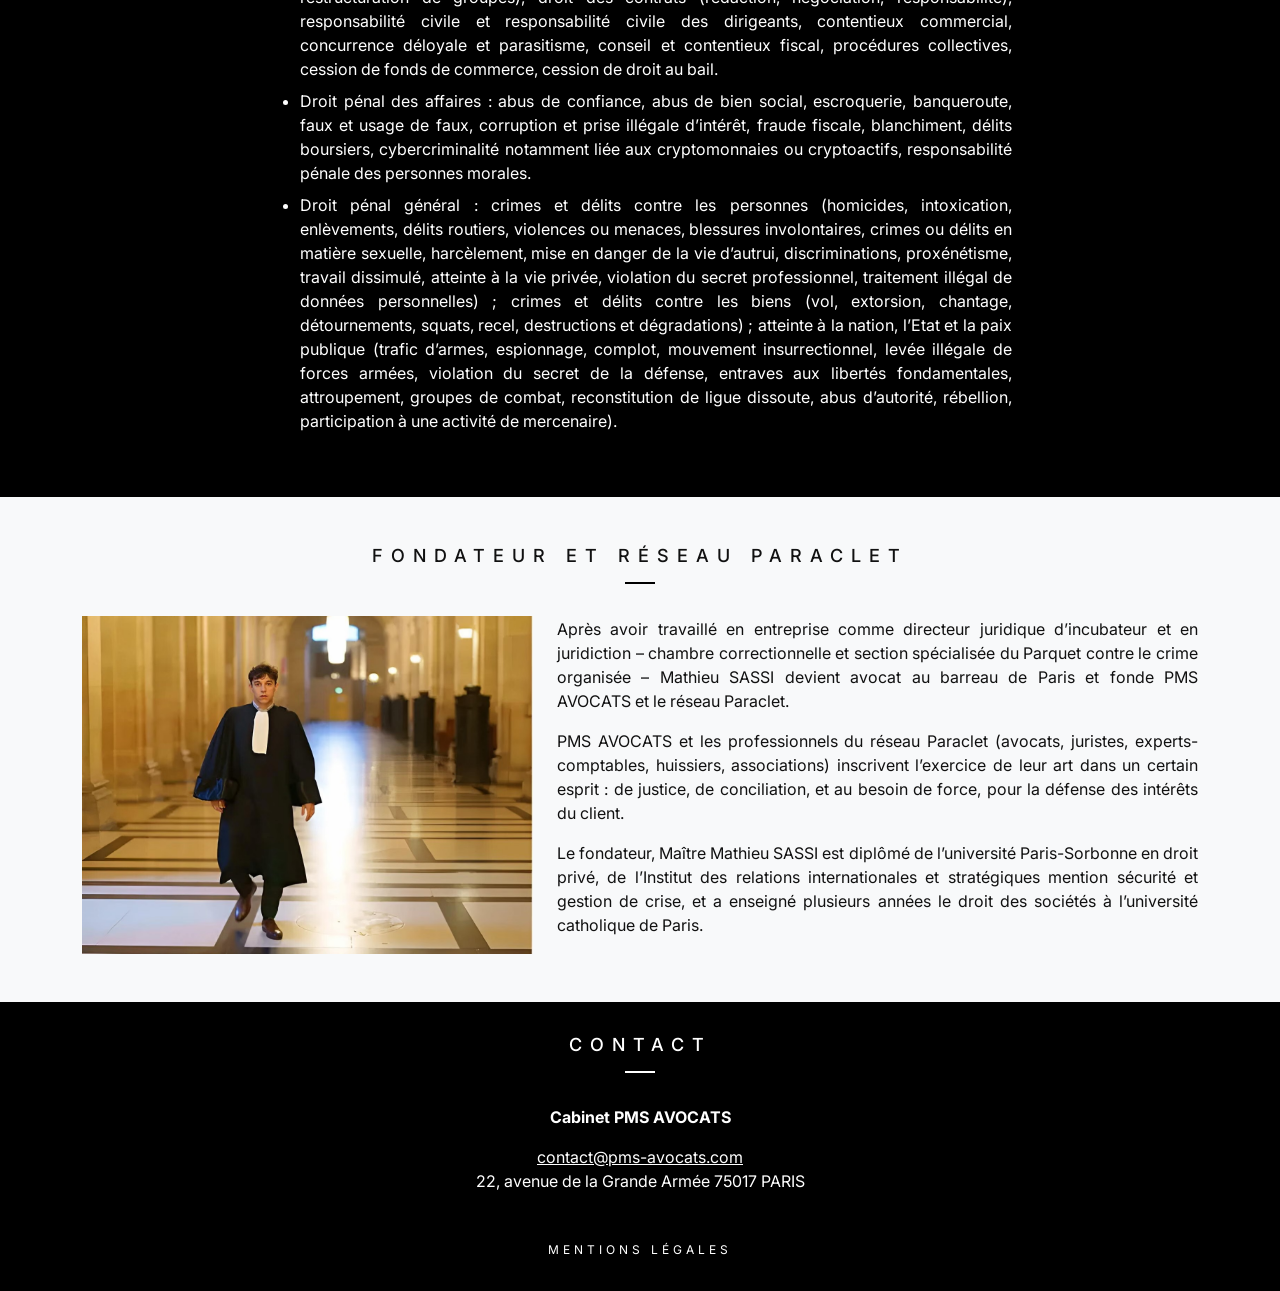
==== commit c83c055b: "Optimize stylesheet loading with media and onload Added media and onload attributes to stylesheet li" ====
--- a/index.html
+++ b/index.html
@@ -12,7 +12,12 @@
 
   <link rel="preconnect" href="https://fonts.googleapis.com">
   <link rel="preconnect" href="https://fonts.gstatic.com" crossorigin>
-  <link href="https://fonts.googleapis.com/css2?family=Inter:wght@400;500;600;700&display=swap" rel="stylesheet">
+
+  <link rel="stylesheet" href="https://fonts.googleapis.com/css2?family=Inter:wght@400;500;600;700&display=swap" media="print" onload="this.media='all'">
+
+  <noscript>
+    <link rel="stylesheet" href="https://fonts.googleapis.com/css2?family=Inter:wght@400;500;600;700&display=swap">
+  </noscript>
 
   <style>@charset "UTF-8";:root{--bs-blue:#0d6efd;--bs-indigo:#6610f2;--bs-purple:#6f42c1;--bs-pink:#d63384;--bs-red:#dc3545;--bs-orange:#fd7e14;--bs-yellow:#ffc107;--bs-green:#198754;--bs-teal:#20c997;--bs-cyan:#0dcaf0;--bs-black:#000;--bs-white:#fff;--bs-gray:#6c757d;--bs-gray-dark:#343a40;--bs-gray-100:#f8f9fa;--bs-gray-200:#e9ecef;--bs-gray-300:#dee2e6;--bs-gray-400:#ced4da;--bs-gray-500:#adb5bd;--bs-gray-600:#6c757d;--bs-gray-700:#495057;--bs-gray-800:#343a40;--bs-gray-900:#212529;--bs-primary:#0d6efd;--bs-secondary:#6c757d;--bs-success:#198754;--bs-info:#0dcaf0;--bs-warning:#ffc107;--bs-danger:#dc3545;--bs-light:#f8f9fa;--bs-dark:#212529;--bs-primary-rgb:13,110,253;--bs-secondary-rgb:108,117,125;--bs-success-rgb:25,135,84;--bs-info-rgb:13,202,240;--bs-warning-rgb:255,193,7;--bs-danger-rgb:220,53,69;--bs-light-rgb:248,249,250;--bs-dark-rgb:33,37,41;--bs-primary-text-emphasis:#052c65;--bs-secondary-text-emphasis:#2b2f32;--bs-success-text-emphasis:#0a3622;--bs-info-text-emphasis:#055160;--bs-warning-text-emphasis:#664d03;--bs-danger-text-emphasis:#58151c;--bs-light-text-emphasis:#495057;--bs-dark-text-emphasis:#495057;--bs-primary-bg-subtle:#cfe2ff;--bs-secondary-bg-subtle:#e2e3e5;--bs-success-bg-subtle:#d1e7dd;--bs-info-bg-subtle:#cff4fc;--bs-warning-bg-subtle:#fff3cd;--bs-danger-bg-subtle:#f8d7da;--bs-light-bg-subtle:#fcfcfd;--bs-dark-bg-subtle:#ced4da;--bs-primary-border-subtle:#9ec5fe;--bs-secondary-border-subtle:#c4c8cb;--bs-success-border-subtle:#a3cfbb;--bs-info-border-subtle:#9eeaf9;--bs-warning-border-subtle:#ffe69c;--bs-danger-border-subtle:#f1aeb5;--bs-light-border-subtle:#e9ecef;--bs-dark-border-subtle:#adb5bd;--bs-white-rgb:255,255,255;--bs-black-rgb:0,0,0;--bs-font-sans-serif:system-ui,-apple-system,"Segoe UI",Roboto,"Helvetica Neue","Noto Sans","Liberation Sans",Arial,sans-serif,"Apple Color Emoji","Segoe UI Emoji","Segoe UI Symbol","Noto Color Emoji";--bs-font-monospace:SFMono-Regular,Menlo,Monaco,Consolas,"Liberation Mono","Courier New",monospace;--bs-gradient:linear-gradient(180deg, rgba(255, 255, 255, 0.15), rgba(255, 255, 255, 0));--bs-body-font-family:var(--bs-font-sans-serif);--bs-body-font-size:1rem;--bs-body-font-weight:400;--bs-body-line-height:1.5;--bs-body-color:#212529;--bs-body-color-rgb:33,37,41;--bs-body-bg:#fff;--bs-body-bg-rgb:255,255,255;--bs-emphasis-color:#000;--bs-emphasis-color-rgb:0,0,0;--bs-secondary-color:rgba(33, 37, 41, 0.75);--bs-secondary-color-rgb:33,37,41;--bs-secondary-bg:#e9ecef;--bs-secondary-bg-rgb:233,236,239;--bs-tertiary-color:rgba(33, 37, 41, 0.5);--bs-tertiary-color-rgb:33,37,41;--bs-tertiary-bg:#f8f9fa;--bs-tertiary-bg-rgb:248,249,250;--bs-heading-color:inherit;--bs-link-color:#0d6efd;--bs-link-color-rgb:13,110,253;--bs-link-decoration:underline;--bs-link-hover-color:#0a58ca;--bs-link-hover-color-rgb:10,88,202;--bs-code-color:#d63384;--bs-highlight-color:#212529;--bs-highlight-bg:#fff3cd;--bs-border-width:1px;--bs-border-style:solid;--bs-border-color:#dee2e6;--bs-border-color-translucent:rgba(0, 0, 0, 0.175);--bs-border-radius:0.375rem;--bs-border-radius-sm:0.25rem;--bs-border-radius-lg:0.5rem;--bs-border-radius-xl:1rem;--bs-border-radius-xxl:2rem;--bs-border-radius-2xl:var(--bs-border-radius-xxl);--bs-border-radius-pill:50rem;--bs-box-shadow:0 0.5rem 1rem rgba(0, 0, 0, 0.15);--bs-box-shadow-sm:0 0.125rem 0.25rem rgba(0, 0, 0, 0.075);--bs-box-shadow-lg:0 1rem 3rem rgba(0, 0, 0, 0.175);--bs-box-shadow-inset:inset 0 1px 2px rgba(0, 0, 0, 0.075);--bs-focus-ring-width:0.25rem;--bs-focus-ring-opacity:0.25;--bs-focus-ring-color:rgba(13, 110, 253, 0.25);--bs-form-valid-color:#198754;--bs-form-valid-border-color:#198754;--bs-form-invalid-color:#dc3545;--bs-form-invalid-border-color:#dc3545}*,::after,::before{box-sizing:border-box}@media (prefers-reduced-motion:no-preference){:root{scroll-behavior:smooth}}body{margin:0;font-family:var(--bs-body-font-family);font-size:var(--bs-body-font-size);font-weight:var(--bs-body-font-weight);line-height:var(--bs-body-line-height);color:var(--bs-body-color);text-align:var(--bs-body-text-align);background-color:var(--bs-body-bg);-webkit-text-size-adjust:100%}p{margin-top:0;margin-bottom:1rem}ul{padding-left:2rem}ul{margin-top:0;margin-bottom:1rem}a{color:rgba(var(--bs-link-color-rgb),var(--bs-link-opacity,1));text-decoration:underline}img{vertical-align:middle}button{border-radius:0}button{margin:0;font-family:inherit;font-size:inherit;line-height:inherit}button{text-transform:none}[type=button],button{-webkit-appearance:button}::-moz-focus-inner{padding:0;border-style:none}::-webkit-datetime-edit-day-field,::-webkit-datetime-edit-fields-wrapper,::-webkit-datetime-edit-hour-field,::-webkit-datetime-edit-minute,::-webkit-datetime-edit-month-field,::-webkit-datetime-edit-text,::-webkit-datetime-edit-year-field{padding:0}::-webkit-inner-spin-button{height:auto}::-webkit-search-decoration{-webkit-appearance:none}::-webkit-color-swatch-wrapper{padding:0}::-webkit-file-upload-button{font:inherit;-webkit-appearance:button}::file-selector-button{font:inherit;-webkit-appearance:button}.container-fluid{--bs-gutter-x:1.5rem;--bs-gutter-y:0;width:100%;padding-right:calc(var(--bs-gutter-x)*.5);padding-left:calc(var(--bs-gutter-x)*.5);margin-right:auto;margin-left:auto}:root{--bs-breakpoint-xs:0;--bs-breakpoint-sm:576px;--bs-breakpoint-md:768px;--bs-breakpoint-lg:992px;--bs-breakpoint-xl:1200px;--bs-breakpoint-xxl:1400px}.collapse:not(.show){display:none}.nav-link{display:block;padding:var(--bs-nav-link-padding-y) var(--bs-nav-link-padding-x);font-size:var(--bs-nav-link-font-size);font-weight:var(--bs-nav-link-font-weight);color:var(--bs-nav-link-color);text-decoration:none;background:0 0;border:0}.navbar{--bs-navbar-padding-x:0;--bs-navbar-padding-y:0.5rem;--bs-navbar-color:rgba(var(--bs-emphasis-color-rgb), 0.65);--bs-navbar-hover-color:rgba(var(--bs-emphasis-color-rgb), 0.8);--bs-navbar-disabled-color:rgba(var(--bs-emphasis-color-rgb), 0.3);--bs-navbar-active-color:rgba(var(--bs-emphasis-color-rgb), 1);--bs-navbar-brand-padding-y:0.3125rem;--bs-navbar-brand-margin-end:1rem;--bs-navbar-brand-font-size:1.25rem;--bs-navbar-brand-color:rgba(var(--bs-emphasis-color-rgb), 1);--bs-navbar-brand-hover-color:rgba(var(--bs-emphasis-color-rgb), 1);--bs-navbar-nav-link-padding-x:0.5rem;--bs-navbar-toggler-padding-y:0.25rem;--bs-navbar-toggler-padding-x:0.75rem;--bs-navbar-toggler-font-size:1.25rem;--bs-navbar-toggler-icon-bg:url("data:image/svg+xml,%3csvg xmlns='http://www.w3.org/2000/svg' viewBox='0 0 30 30'%3e%3cpath stroke='rgba%2833, 37, 41, 0.75%29' stroke-linecap='round' stroke-miterlimit='10' stroke-width='2' d='M4 7h22M4 15h22M4 23h22'/%3e%3c/svg%3e");--bs-navbar-toggler-border-color:rgba(var(--bs-emphasis-color-rgb), 0.15);--bs-navbar-toggler-border-radius:var(--bs-border-radius);--bs-navbar-toggler-focus-width:0.25rem;position:relative;display:flex;flex-wrap:wrap;align-items:center;justify-content:space-between;padding:var(--bs-navbar-padding-y) var(--bs-navbar-padding-x)}.navbar>.container-fluid{display:flex;flex-wrap:inherit;align-items:center;justify-content:space-between}.navbar-brand{padding-top:var(--bs-navbar-brand-padding-y);padding-bottom:var(--bs-navbar-brand-padding-y);margin-right:var(--bs-navbar-brand-margin-end);font-size:var(--bs-navbar-brand-font-size);color:var(--bs-navbar-brand-color);text-decoration:none;white-space:nowrap}.navbar-nav{--bs-nav-link-padding-x:0;--bs-nav-link-padding-y:0.5rem;--bs-nav-link-font-weight: ;--bs-nav-link-color:var(--bs-navbar-color);--bs-nav-link-hover-color:var(--bs-navbar-hover-color);--bs-nav-link-disabled-color:var(--bs-navbar-disabled-color);display:flex;flex-direction:column;padding-left:0;margin-bottom:0;list-style:none}.navbar-collapse{flex-grow:1;flex-basis:100%;align-items:center}.navbar-toggler{padding:var(--bs-navbar-toggler-padding-y) var(--bs-navbar-toggler-padding-x);font-size:var(--bs-navbar-toggler-font-size);line-height:1;color:var(--bs-navbar-color);background-color:transparent;border:var(--bs-border-width) solid var(--bs-navbar-toggler-border-color);border-radius:var(--bs-navbar-toggler-border-radius)}.navbar-toggler-icon{display:inline-block;width:1.5em;height:1.5em;vertical-align:middle;background-image:var(--bs-navbar-toggler-icon-bg);background-repeat:no-repeat;background-position:center;background-size:100%}@media (min-width:992px){.navbar-expand-lg{flex-wrap:nowrap;justify-content:flex-start}.navbar-expand-lg .navbar-nav{flex-direction:row}.navbar-expand-lg .navbar-nav .nav-link{padding-right:var(--bs-navbar-nav-link-padding-x);padding-left:var(--bs-navbar-nav-link-padding-x)}.navbar-expand-lg .navbar-collapse{display:flex!important;flex-basis:auto}.navbar-expand-lg .navbar-toggler{display:none}}.navbar-dark{--bs-navbar-color:rgba(255, 255, 255, 0.55);--bs-navbar-hover-color:rgba(255, 255, 255, 0.75);--bs-navbar-disabled-color:rgba(255, 255, 255, 0.25);--bs-navbar-active-color:#fff;--bs-navbar-brand-color:#fff;--bs-navbar-brand-hover-color:#fff;--bs-navbar-toggler-border-color:rgba(255, 255, 255, 0.1);--bs-navbar-toggler-icon-bg:url("data:image/svg+xml,%3csvg xmlns='http://www.w3.org/2000/svg' viewBox='0 0 30 30'%3e%3cpath stroke='rgba%28255, 255, 255, 0.55%29' stroke-linecap='round' stroke-miterlimit='10' stroke-width='2' d='M4 7h22M4 15h22M4 23h22'/%3e%3c/svg%3e")}:root{--bs-btn-close-filter: }.carousel{position:relative}.carousel-inner{position:relative;width:100%;overflow:hidden}.carousel-inner::after{display:block;clear:both;content:""}.carousel-item{position:relative;display:none;float:left;width:100%;margin-right:-100%;-webkit-backface-visibility:hidden;backface-visibility:hidden}.carousel-item.active{display:block}.carousel-fade .carousel-item{opacity:0;transform:none}.carousel-fade .carousel-item.active{z-index:1;opacity:1}.carousel-caption{position:absolute;right:15%;bottom:1.25rem;left:15%;padding-top:1.25rem;padding-bottom:1.25rem;color:var(--bs-carousel-caption-color);text-align:center}:root{--bs-carousel-indicator-active-bg:#fff;--bs-carousel-caption-color:#fff;--bs-carousel-control-icon-filter: }.d-block{display:block!important}.d-flex{display:flex!important}.position-relative{position:relative!important}.w-100{width:100%!important}.h-100{height:100%!important}.flex-column{flex-direction:column!important}.justify-content-end{justify-content:flex-end!important}.justify-content-center{justify-content:center!important}.align-items-center{align-items:center!important}.me-2{margin-right:.5rem!important}.px-4{padding-right:1.5rem!important;padding-left:1.5rem!important}.fw-bold{font-weight:700!important}.text-decoration-none{text-decoration:none!important}.text-white{--bs-text-opacity:1;color:rgba(var(--bs-white-rgb),var(--bs-text-opacity))!important}.text-muted{--bs-text-opacity:1;color:var(--bs-secondary-color)!important}@media (min-width:992px){.align-items-lg-center{align-items:center!important}.ms-lg-4{margin-left:1.5rem!important}}:root{--nav-h:64px;--nav-bg:rgba(0,0,0,.85);--nav-hover:rgba(0,0,0,.45)}html{scroll-behavior:smooth;scroll-padding-top:var(--nav-h);height:100%}body{font-family:Inter,system-ui,-apple-system,Segoe UI,Roboto,Helvetica,Arial,"Apple Color Emoji","Segoe UI Emoji","Noto Color Emoji",sans-serif;padding-top:0;background:#fff;color:#111;height:100%;display:flex;flex-direction:column}main{flex:1}.custom-navbar{height:var(--nav-h);z-index:1050;box-shadow:0 6px 20px rgba(0,0,0,.25);backdrop-filter:saturate(160%) blur(6px);position:fixed;top:0;left:0;right:0;background-color:transparent;box-shadow:none;backdrop-filter:none}.custom-navbar:not(.scrolled){background:linear-gradient(180deg,rgba(0,0,0,.45),rgba(0,0,0,0));backdrop-filter:saturate(160%) blur(6px)}.navbar .nav-link{letter-spacing:.5px}.menu-overlay{position:fixed;top:0;left:0;right:0;bottom:0;background:rgba(0,0,0,.9);z-index:1040;display:none}#mainCarousel,#mainCarousel .carousel-item{height:100vh}#mainCarousel img{object-fit:cover}#mainCarousel .carousel-item::before{content:"";position:absolute;inset:0;background:linear-gradient(to bottom,rgba(0,0,0,.35),rgba(0,0,0,.55))}#mainCarousel .resume{text-transform:uppercase;color:#fff;font-size:clamp(1rem,2.5vw,1.25rem)}#mainCarousel .detail{color:#fff;line-height:1.35;font-weight:400;font-size:clamp(.8rem,1.4vw,.95rem)}.carousel-caption{opacity:0;transform:translateY(24px)}#mainCarousel{position:relative}.carousel-progress{position:absolute;left:0;right:0;bottom:0;height:4px;background:rgba(255,255,255,.25);z-index:1049;overflow:hidden}.carousel-progress__bar{height:100%;width:0%;background:#fcdb24}section{scroll-margin-top:calc(var(--nav-h) + 12px)}@media (max-width:576px){body{padding-left:0;padding-right:0}.navbar-nav .nav-link{padding-top:.75rem;padding-bottom:.75rem}}</style>
   
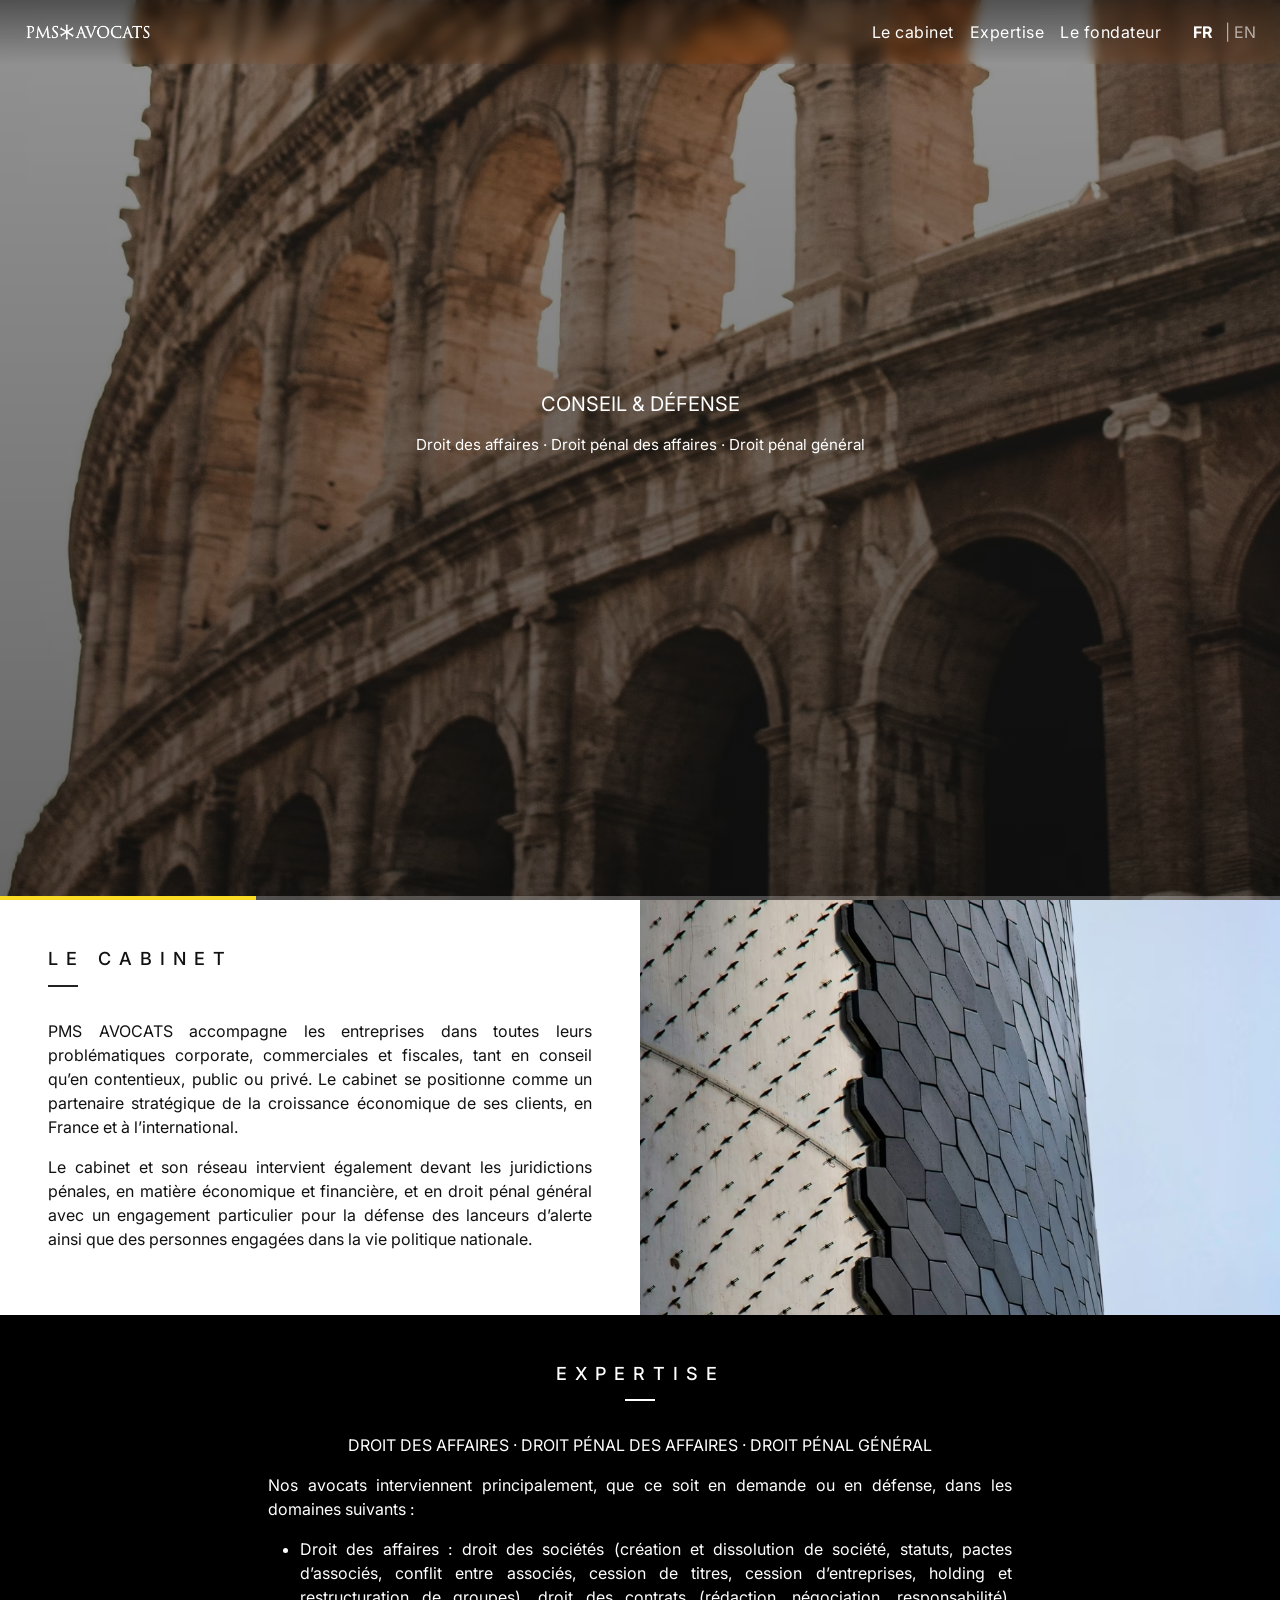
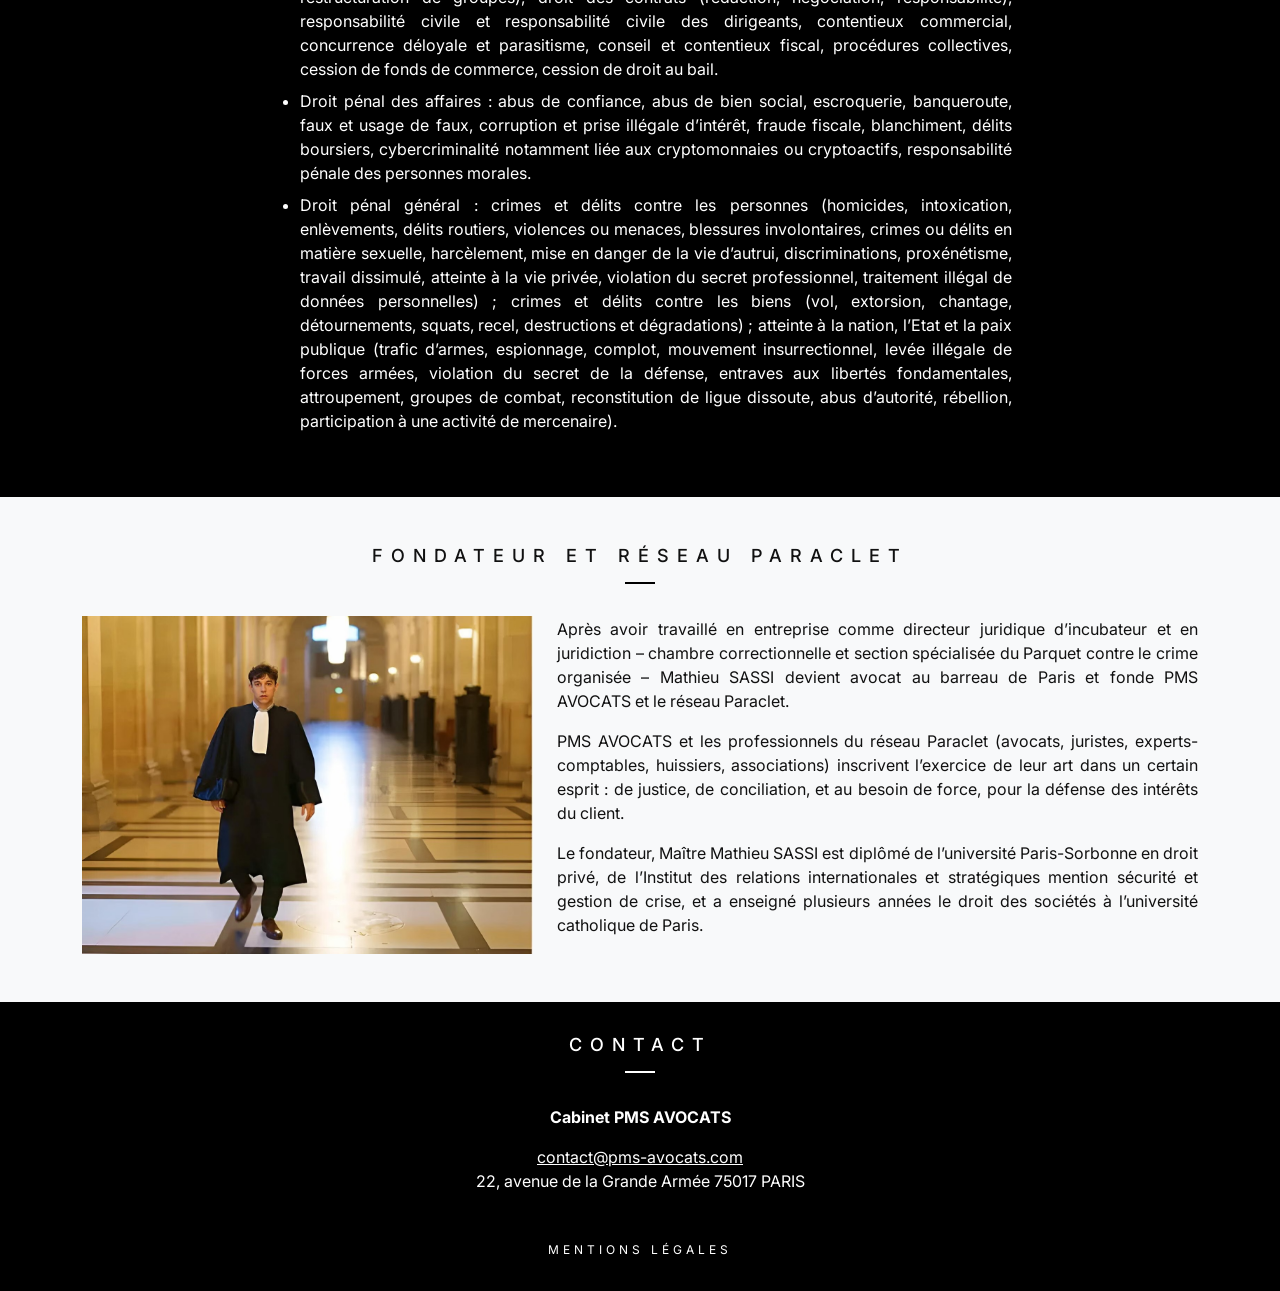
==== commit 62555333: "Refactor CSS styles in index.html" ====
--- a/index.html
+++ b/index.html
@@ -19,7 +19,7 @@
     <link rel="stylesheet" href="https://fonts.googleapis.com/css2?family=Inter:wght@400;500;600;700&display=swap">
   </noscript>
 
-  <style>@charset "UTF-8";:root{--bs-blue:#0d6efd;--bs-indigo:#6610f2;--bs-purple:#6f42c1;--bs-pink:#d63384;--bs-red:#dc3545;--bs-orange:#fd7e14;--bs-yellow:#ffc107;--bs-green:#198754;--bs-teal:#20c997;--bs-cyan:#0dcaf0;--bs-black:#000;--bs-white:#fff;--bs-gray:#6c757d;--bs-gray-dark:#343a40;--bs-gray-100:#f8f9fa;--bs-gray-200:#e9ecef;--bs-gray-300:#dee2e6;--bs-gray-400:#ced4da;--bs-gray-500:#adb5bd;--bs-gray-600:#6c757d;--bs-gray-700:#495057;--bs-gray-800:#343a40;--bs-gray-900:#212529;--bs-primary:#0d6efd;--bs-secondary:#6c757d;--bs-success:#198754;--bs-info:#0dcaf0;--bs-warning:#ffc107;--bs-danger:#dc3545;--bs-light:#f8f9fa;--bs-dark:#212529;--bs-primary-rgb:13,110,253;--bs-secondary-rgb:108,117,125;--bs-success-rgb:25,135,84;--bs-info-rgb:13,202,240;--bs-warning-rgb:255,193,7;--bs-danger-rgb:220,53,69;--bs-light-rgb:248,249,250;--bs-dark-rgb:33,37,41;--bs-primary-text-emphasis:#052c65;--bs-secondary-text-emphasis:#2b2f32;--bs-success-text-emphasis:#0a3622;--bs-info-text-emphasis:#055160;--bs-warning-text-emphasis:#664d03;--bs-danger-text-emphasis:#58151c;--bs-light-text-emphasis:#495057;--bs-dark-text-emphasis:#495057;--bs-primary-bg-subtle:#cfe2ff;--bs-secondary-bg-subtle:#e2e3e5;--bs-success-bg-subtle:#d1e7dd;--bs-info-bg-subtle:#cff4fc;--bs-warning-bg-subtle:#fff3cd;--bs-danger-bg-subtle:#f8d7da;--bs-light-bg-subtle:#fcfcfd;--bs-dark-bg-subtle:#ced4da;--bs-primary-border-subtle:#9ec5fe;--bs-secondary-border-subtle:#c4c8cb;--bs-success-border-subtle:#a3cfbb;--bs-info-border-subtle:#9eeaf9;--bs-warning-border-subtle:#ffe69c;--bs-danger-border-subtle:#f1aeb5;--bs-light-border-subtle:#e9ecef;--bs-dark-border-subtle:#adb5bd;--bs-white-rgb:255,255,255;--bs-black-rgb:0,0,0;--bs-font-sans-serif:system-ui,-apple-system,"Segoe UI",Roboto,"Helvetica Neue","Noto Sans","Liberation Sans",Arial,sans-serif,"Apple Color Emoji","Segoe UI Emoji","Segoe UI Symbol","Noto Color Emoji";--bs-font-monospace:SFMono-Regular,Menlo,Monaco,Consolas,"Liberation Mono","Courier New",monospace;--bs-gradient:linear-gradient(180deg, rgba(255, 255, 255, 0.15), rgba(255, 255, 255, 0));--bs-body-font-family:var(--bs-font-sans-serif);--bs-body-font-size:1rem;--bs-body-font-weight:400;--bs-body-line-height:1.5;--bs-body-color:#212529;--bs-body-color-rgb:33,37,41;--bs-body-bg:#fff;--bs-body-bg-rgb:255,255,255;--bs-emphasis-color:#000;--bs-emphasis-color-rgb:0,0,0;--bs-secondary-color:rgba(33, 37, 41, 0.75);--bs-secondary-color-rgb:33,37,41;--bs-secondary-bg:#e9ecef;--bs-secondary-bg-rgb:233,236,239;--bs-tertiary-color:rgba(33, 37, 41, 0.5);--bs-tertiary-color-rgb:33,37,41;--bs-tertiary-bg:#f8f9fa;--bs-tertiary-bg-rgb:248,249,250;--bs-heading-color:inherit;--bs-link-color:#0d6efd;--bs-link-color-rgb:13,110,253;--bs-link-decoration:underline;--bs-link-hover-color:#0a58ca;--bs-link-hover-color-rgb:10,88,202;--bs-code-color:#d63384;--bs-highlight-color:#212529;--bs-highlight-bg:#fff3cd;--bs-border-width:1px;--bs-border-style:solid;--bs-border-color:#dee2e6;--bs-border-color-translucent:rgba(0, 0, 0, 0.175);--bs-border-radius:0.375rem;--bs-border-radius-sm:0.25rem;--bs-border-radius-lg:0.5rem;--bs-border-radius-xl:1rem;--bs-border-radius-xxl:2rem;--bs-border-radius-2xl:var(--bs-border-radius-xxl);--bs-border-radius-pill:50rem;--bs-box-shadow:0 0.5rem 1rem rgba(0, 0, 0, 0.15);--bs-box-shadow-sm:0 0.125rem 0.25rem rgba(0, 0, 0, 0.075);--bs-box-shadow-lg:0 1rem 3rem rgba(0, 0, 0, 0.175);--bs-box-shadow-inset:inset 0 1px 2px rgba(0, 0, 0, 0.075);--bs-focus-ring-width:0.25rem;--bs-focus-ring-opacity:0.25;--bs-focus-ring-color:rgba(13, 110, 253, 0.25);--bs-form-valid-color:#198754;--bs-form-valid-border-color:#198754;--bs-form-invalid-color:#dc3545;--bs-form-invalid-border-color:#dc3545}*,::after,::before{box-sizing:border-box}@media (prefers-reduced-motion:no-preference){:root{scroll-behavior:smooth}}body{margin:0;font-family:var(--bs-body-font-family);font-size:var(--bs-body-font-size);font-weight:var(--bs-body-font-weight);line-height:var(--bs-body-line-height);color:var(--bs-body-color);text-align:var(--bs-body-text-align);background-color:var(--bs-body-bg);-webkit-text-size-adjust:100%}p{margin-top:0;margin-bottom:1rem}ul{padding-left:2rem}ul{margin-top:0;margin-bottom:1rem}a{color:rgba(var(--bs-link-color-rgb),var(--bs-link-opacity,1));text-decoration:underline}img{vertical-align:middle}button{border-radius:0}button{margin:0;font-family:inherit;font-size:inherit;line-height:inherit}button{text-transform:none}[type=button],button{-webkit-appearance:button}::-moz-focus-inner{padding:0;border-style:none}::-webkit-datetime-edit-day-field,::-webkit-datetime-edit-fields-wrapper,::-webkit-datetime-edit-hour-field,::-webkit-datetime-edit-minute,::-webkit-datetime-edit-month-field,::-webkit-datetime-edit-text,::-webkit-datetime-edit-year-field{padding:0}::-webkit-inner-spin-button{height:auto}::-webkit-search-decoration{-webkit-appearance:none}::-webkit-color-swatch-wrapper{padding:0}::-webkit-file-upload-button{font:inherit;-webkit-appearance:button}::file-selector-button{font:inherit;-webkit-appearance:button}.container-fluid{--bs-gutter-x:1.5rem;--bs-gutter-y:0;width:100%;padding-right:calc(var(--bs-gutter-x)*.5);padding-left:calc(var(--bs-gutter-x)*.5);margin-right:auto;margin-left:auto}:root{--bs-breakpoint-xs:0;--bs-breakpoint-sm:576px;--bs-breakpoint-md:768px;--bs-breakpoint-lg:992px;--bs-breakpoint-xl:1200px;--bs-breakpoint-xxl:1400px}.collapse:not(.show){display:none}.nav-link{display:block;padding:var(--bs-nav-link-padding-y) var(--bs-nav-link-padding-x);font-size:var(--bs-nav-link-font-size);font-weight:var(--bs-nav-link-font-weight);color:var(--bs-nav-link-color);text-decoration:none;background:0 0;border:0}.navbar{--bs-navbar-padding-x:0;--bs-navbar-padding-y:0.5rem;--bs-navbar-color:rgba(var(--bs-emphasis-color-rgb), 0.65);--bs-navbar-hover-color:rgba(var(--bs-emphasis-color-rgb), 0.8);--bs-navbar-disabled-color:rgba(var(--bs-emphasis-color-rgb), 0.3);--bs-navbar-active-color:rgba(var(--bs-emphasis-color-rgb), 1);--bs-navbar-brand-padding-y:0.3125rem;--bs-navbar-brand-margin-end:1rem;--bs-navbar-brand-font-size:1.25rem;--bs-navbar-brand-color:rgba(var(--bs-emphasis-color-rgb), 1);--bs-navbar-brand-hover-color:rgba(var(--bs-emphasis-color-rgb), 1);--bs-navbar-nav-link-padding-x:0.5rem;--bs-navbar-toggler-padding-y:0.25rem;--bs-navbar-toggler-padding-x:0.75rem;--bs-navbar-toggler-font-size:1.25rem;--bs-navbar-toggler-icon-bg:url("data:image/svg+xml,%3csvg xmlns='http://www.w3.org/2000/svg' viewBox='0 0 30 30'%3e%3cpath stroke='rgba%2833, 37, 41, 0.75%29' stroke-linecap='round' stroke-miterlimit='10' stroke-width='2' d='M4 7h22M4 15h22M4 23h22'/%3e%3c/svg%3e");--bs-navbar-toggler-border-color:rgba(var(--bs-emphasis-color-rgb), 0.15);--bs-navbar-toggler-border-radius:var(--bs-border-radius);--bs-navbar-toggler-focus-width:0.25rem;position:relative;display:flex;flex-wrap:wrap;align-items:center;justify-content:space-between;padding:var(--bs-navbar-padding-y) var(--bs-navbar-padding-x)}.navbar>.container-fluid{display:flex;flex-wrap:inherit;align-items:center;justify-content:space-between}.navbar-brand{padding-top:var(--bs-navbar-brand-padding-y);padding-bottom:var(--bs-navbar-brand-padding-y);margin-right:var(--bs-navbar-brand-margin-end);font-size:var(--bs-navbar-brand-font-size);color:var(--bs-navbar-brand-color);text-decoration:none;white-space:nowrap}.navbar-nav{--bs-nav-link-padding-x:0;--bs-nav-link-padding-y:0.5rem;--bs-nav-link-font-weight: ;--bs-nav-link-color:var(--bs-navbar-color);--bs-nav-link-hover-color:var(--bs-navbar-hover-color);--bs-nav-link-disabled-color:var(--bs-navbar-disabled-color);display:flex;flex-direction:column;padding-left:0;margin-bottom:0;list-style:none}.navbar-collapse{flex-grow:1;flex-basis:100%;align-items:center}.navbar-toggler{padding:var(--bs-navbar-toggler-padding-y) var(--bs-navbar-toggler-padding-x);font-size:var(--bs-navbar-toggler-font-size);line-height:1;color:var(--bs-navbar-color);background-color:transparent;border:var(--bs-border-width) solid var(--bs-navbar-toggler-border-color);border-radius:var(--bs-navbar-toggler-border-radius)}.navbar-toggler-icon{display:inline-block;width:1.5em;height:1.5em;vertical-align:middle;background-image:var(--bs-navbar-toggler-icon-bg);background-repeat:no-repeat;background-position:center;background-size:100%}@media (min-width:992px){.navbar-expand-lg{flex-wrap:nowrap;justify-content:flex-start}.navbar-expand-lg .navbar-nav{flex-direction:row}.navbar-expand-lg .navbar-nav .nav-link{padding-right:var(--bs-navbar-nav-link-padding-x);padding-left:var(--bs-navbar-nav-link-padding-x)}.navbar-expand-lg .navbar-collapse{display:flex!important;flex-basis:auto}.navbar-expand-lg .navbar-toggler{display:none}}.navbar-dark{--bs-navbar-color:rgba(255, 255, 255, 0.55);--bs-navbar-hover-color:rgba(255, 255, 255, 0.75);--bs-navbar-disabled-color:rgba(255, 255, 255, 0.25);--bs-navbar-active-color:#fff;--bs-navbar-brand-color:#fff;--bs-navbar-brand-hover-color:#fff;--bs-navbar-toggler-border-color:rgba(255, 255, 255, 0.1);--bs-navbar-toggler-icon-bg:url("data:image/svg+xml,%3csvg xmlns='http://www.w3.org/2000/svg' viewBox='0 0 30 30'%3e%3cpath stroke='rgba%28255, 255, 255, 0.55%29' stroke-linecap='round' stroke-miterlimit='10' stroke-width='2' d='M4 7h22M4 15h22M4 23h22'/%3e%3c/svg%3e")}:root{--bs-btn-close-filter: }.carousel{position:relative}.carousel-inner{position:relative;width:100%;overflow:hidden}.carousel-inner::after{display:block;clear:both;content:""}.carousel-item{position:relative;display:none;float:left;width:100%;margin-right:-100%;-webkit-backface-visibility:hidden;backface-visibility:hidden}.carousel-item.active{display:block}.carousel-fade .carousel-item{opacity:0;transform:none}.carousel-fade .carousel-item.active{z-index:1;opacity:1}.carousel-caption{position:absolute;right:15%;bottom:1.25rem;left:15%;padding-top:1.25rem;padding-bottom:1.25rem;color:var(--bs-carousel-caption-color);text-align:center}:root{--bs-carousel-indicator-active-bg:#fff;--bs-carousel-caption-color:#fff;--bs-carousel-control-icon-filter: }.d-block{display:block!important}.d-flex{display:flex!important}.position-relative{position:relative!important}.w-100{width:100%!important}.h-100{height:100%!important}.flex-column{flex-direction:column!important}.justify-content-end{justify-content:flex-end!important}.justify-content-center{justify-content:center!important}.align-items-center{align-items:center!important}.me-2{margin-right:.5rem!important}.px-4{padding-right:1.5rem!important;padding-left:1.5rem!important}.fw-bold{font-weight:700!important}.text-decoration-none{text-decoration:none!important}.text-white{--bs-text-opacity:1;color:rgba(var(--bs-white-rgb),var(--bs-text-opacity))!important}.text-muted{--bs-text-opacity:1;color:var(--bs-secondary-color)!important}@media (min-width:992px){.align-items-lg-center{align-items:center!important}.ms-lg-4{margin-left:1.5rem!important}}:root{--nav-h:64px;--nav-bg:rgba(0,0,0,.85);--nav-hover:rgba(0,0,0,.45)}html{scroll-behavior:smooth;scroll-padding-top:var(--nav-h);height:100%}body{font-family:Inter,system-ui,-apple-system,Segoe UI,Roboto,Helvetica,Arial,"Apple Color Emoji","Segoe UI Emoji","Noto Color Emoji",sans-serif;padding-top:0;background:#fff;color:#111;height:100%;display:flex;flex-direction:column}main{flex:1}.custom-navbar{height:var(--nav-h);z-index:1050;box-shadow:0 6px 20px rgba(0,0,0,.25);backdrop-filter:saturate(160%) blur(6px);position:fixed;top:0;left:0;right:0;background-color:transparent;box-shadow:none;backdrop-filter:none}.custom-navbar:not(.scrolled){background:linear-gradient(180deg,rgba(0,0,0,.45),rgba(0,0,0,0));backdrop-filter:saturate(160%) blur(6px)}.navbar .nav-link{letter-spacing:.5px}.menu-overlay{position:fixed;top:0;left:0;right:0;bottom:0;background:rgba(0,0,0,.9);z-index:1040;display:none}#mainCarousel,#mainCarousel .carousel-item{height:100vh}#mainCarousel img{object-fit:cover}#mainCarousel .carousel-item::before{content:"";position:absolute;inset:0;background:linear-gradient(to bottom,rgba(0,0,0,.35),rgba(0,0,0,.55))}#mainCarousel .resume{text-transform:uppercase;color:#fff;font-size:clamp(1rem,2.5vw,1.25rem)}#mainCarousel .detail{color:#fff;line-height:1.35;font-weight:400;font-size:clamp(.8rem,1.4vw,.95rem)}.carousel-caption{opacity:0;transform:translateY(24px)}#mainCarousel{position:relative}.carousel-progress{position:absolute;left:0;right:0;bottom:0;height:4px;background:rgba(255,255,255,.25);z-index:1049;overflow:hidden}.carousel-progress__bar{height:100%;width:0%;background:#fcdb24}section{scroll-margin-top:calc(var(--nav-h) + 12px)}@media (max-width:576px){body{padding-left:0;padding-right:0}.navbar-nav .nav-link{padding-top:.75rem;padding-bottom:.75rem}}</style>
+  <style>@charset "UTF-8";:root{--bs-blue:#0d6efd;--bs-indigo:#6610f2;--bs-purple:#6f42c1;--bs-pink:#d63384;--bs-red:#dc3545;--bs-orange:#fd7e14;--bs-yellow:#ffc107;--bs-green:#198754;--bs-teal:#20c997;--bs-cyan:#0dcaf0;--bs-black:#000;--bs-white:#fff;--bs-gray:#6c757d;--bs-gray-dark:#343a40;--bs-gray-100:#f8f9fa;--bs-gray-200:#e9ecef;--bs-gray-300:#dee2e6;--bs-gray-400:#ced4da;--bs-gray-500:#adb5bd;--bs-gray-600:#6c757d;--bs-gray-700:#495057;--bs-gray-800:#343a40;--bs-gray-900:#212529;--bs-primary:#0d6efd;--bs-secondary:#6c757d;--bs-success:#198754;--bs-info:#0dcaf0;--bs-warning:#ffc107;--bs-danger:#dc3545;--bs-light:#f8f9fa;--bs-dark:#212529;--bs-primary-rgb:13,110,253;--bs-secondary-rgb:108,117,125;--bs-success-rgb:25,135,84;--bs-info-rgb:13,202,240;--bs-warning-rgb:255,193,7;--bs-danger-rgb:220,53,69;--bs-light-rgb:248,249,250;--bs-dark-rgb:33,37,41;--bs-primary-text-emphasis:#052c65;--bs-secondary-text-emphasis:#2b2f32;--bs-success-text-emphasis:#0a3622;--bs-info-text-emphasis:#055160;--bs-warning-text-emphasis:#664d03;--bs-danger-text-emphasis:#58151c;--bs-light-text-emphasis:#495057;--bs-dark-text-emphasis:#495057;--bs-primary-bg-subtle:#cfe2ff;--bs-secondary-bg-subtle:#e2e3e5;--bs-success-bg-subtle:#d1e7dd;--bs-info-bg-subtle:#cff4fc;--bs-warning-bg-subtle:#fff3cd;--bs-danger-bg-subtle:#f8d7da;--bs-light-bg-subtle:#fcfcfd;--bs-dark-bg-subtle:#ced4da;--bs-primary-border-subtle:#9ec5fe;--bs-secondary-border-subtle:#c4c8cb;--bs-success-border-subtle:#a3cfbb;--bs-info-border-subtle:#9eeaf9;--bs-warning-border-subtle:#ffe69c;--bs-danger-border-subtle:#f1aeb5;--bs-light-border-subtle:#e9ecef;--bs-dark-border-subtle:#adb5bd;--bs-white-rgb:255,255,255;--bs-black-rgb:0,0,0;--bs-font-sans-serif:system-ui,-apple-system,"Segoe UI",Roboto,"Helvetica Neue","Noto Sans","Liberation Sans",Arial,sans-serif,"Apple Color Emoji","Segoe UI Emoji","Segoe UI Symbol","Noto Color Emoji";--bs-font-monospace:SFMono-Regular,Menlo,Monaco,Consolas,"Liberation Mono","Courier New",monospace;--bs-gradient:linear-gradient(180deg, rgba(255, 255, 255, 0.15), rgba(255, 255, 255, 0));--bs-body-font-family:var(--bs-font-sans-serif);--bs-body-font-size:1rem;--bs-body-font-weight:400;--bs-body-line-height:1.5;--bs-body-color:#212529;--bs-body-color-rgb:33,37,41;--bs-body-bg:#fff;--bs-body-bg-rgb:255,255,255;--bs-emphasis-color:#000;--bs-emphasis-color-rgb:0,0,0;--bs-secondary-color:rgba(33, 37, 41, 0.75);--bs-secondary-color-rgb:33,37,41;--bs-secondary-bg:#e9ecef;--bs-secondary-bg-rgb:233,236,239;--bs-tertiary-color:rgba(33, 37, 41, 0.5);--bs-tertiary-color-rgb:33,37,41;--bs-tertiary-bg:#f8f9fa;--bs-tertiary-bg-rgb:248,249,250;--bs-heading-color:inherit;--bs-link-color:#0d6efd;--bs-link-color-rgb:13,110,253;--bs-link-decoration:underline;--bs-link-hover-color:#0a58ca;--bs-link-hover-color-rgb:10,88,202;--bs-code-color:#d63384;--bs-highlight-color:#212529;--bs-highlight-bg:#fff3cd;--bs-border-width:1px;--bs-border-style:solid;--bs-border-color:#dee2e6;--bs-border-color-translucent:rgba(0, 0, 0, 0.175);--bs-border-radius:0.375rem;--bs-border-radius-sm:0.25rem;--bs-border-radius-lg:0.5rem;--bs-border-radius-xl:1rem;--bs-border-radius-xxl:2rem;--bs-border-radius-2xl:var(--bs-border-radius-xxl);--bs-border-radius-pill:50rem;--bs-box-shadow:0 0.5rem 1rem rgba(0, 0, 0, 0.15);--bs-box-shadow-sm:0 0.125rem 0.25rem rgba(0, 0, 0, 0.075);--bs-box-shadow-lg:0 1rem 3rem rgba(0, 0, 0, 0.175);--bs-box-shadow-inset:inset 0 1px 2px rgba(0, 0, 0, 0.075);--bs-focus-ring-width:0.25rem;--bs-focus-ring-opacity:0.25;--bs-focus-ring-color:rgba(13, 110, 253, 0.25);--bs-form-valid-color:#198754;--bs-form-valid-border-color:#198754;--bs-form-invalid-color:#dc3545;--bs-form-invalid-border-color:#dc3545}*,::after,::before{box-sizing:border-box}@media (prefers-reduced-motion:no-preference){:root{scroll-behavior:smooth}}body{margin:0;font-family:var(--bs-body-font-family);font-size:var(--bs-body-font-size);font-weight:var(--bs-body-font-weight);line-height:var(--bs-body-line-height);color:var(--bs-body-color);text-align:var(--bs-body-text-align);background-color:var(--bs-body-bg);-webkit-text-size-adjust:100%}p{margin-top:0;margin-bottom:1rem}ul{padding-left:2rem}ul{margin-top:0;margin-bottom:1rem}a{color:rgba(var(--bs-link-color-rgb),var(--bs-link-opacity,1));text-decoration:underline}img{vertical-align:middle}button{border-radius:0}button{margin:0;font-family:inherit;font-size:inherit;line-height:inherit}button{text-transform:none}[type=button],button{-webkit-appearance:button}::-moz-focus-inner{padding:0;border-style:none}::-webkit-datetime-edit-day-field,::-webkit-datetime-edit-fields-wrapper,::-webkit-datetime-edit-hour-field,::-webkit-datetime-edit-minute,::-webkit-datetime-edit-month-field,::-webkit-datetime-edit-text,::-webkit-datetime-edit-year-field{padding:0}::-webkit-inner-spin-button{height:auto}::-webkit-search-decoration{-webkit-appearance:none}::-webkit-color-swatch-wrapper{padding:0}::-webkit-file-upload-button{font:inherit;-webkit-appearance:button}::file-selector-button{font:inherit;-webkit-appearance:button}.container-fluid{--bs-gutter-x:1.5rem;--bs-gutter-y:0;width:100%;padding-right:calc(var(--bs-gutter-x)*.5);padding-left:calc(var(--bs-gutter-x)*.5);margin-right:auto;margin-left:auto}:root{--bs-breakpoint-xs:0;--bs-breakpoint-sm:576px;--bs-breakpoint-md:768px;--bs-breakpoint-lg:992px;--bs-breakpoint-xl:1200px;--bs-breakpoint-xxl:1400px}.collapse:not(.show){display:none}.nav-link{display:block;padding:var(--bs-nav-link-padding-y) var(--bs-nav-link-padding-x);font-size:var(--bs-nav-link-font-size);font-weight:var(--bs-nav-link-font-weight);color:var(--bs-nav-link-color);text-decoration:none;background:0 0;border:0}.navbar{--bs-navbar-padding-x:0;--bs-navbar-padding-y:0.5rem;--bs-navbar-color:rgba(var(--bs-emphasis-color-rgb), 0.65);--bs-navbar-hover-color:rgba(var(--bs-emphasis-color-rgb), 0.8);--bs-navbar-disabled-color:rgba(var(--bs-emphasis-color-rgb), 0.3);--bs-navbar-active-color:rgba(var(--bs-emphasis-color-rgb), 1);--bs-navbar-brand-padding-y:0.3125rem;--bs-navbar-brand-margin-end:1rem;--bs-navbar-brand-font-size:1.25rem;--bs-navbar-brand-color:rgba(var(--bs-emphasis-color-rgb), 1);--bs-navbar-brand-hover-color:rgba(var(--bs-emphasis-color-rgb), 1);--bs-navbar-nav-link-padding-x:0.5rem;--bs-navbar-toggler-padding-y:0.25rem;--bs-navbar-toggler-padding-x:0.75rem;--bs-navbar-toggler-font-size:1.25rem;--bs-navbar-toggler-icon-bg:url("data:image/svg+xml,%3csvg xmlns='http://www.w3.org/2000/svg' viewBox='0 0 30 30'%3e%3cpath stroke='rgba%2833, 37, 41, 0.75%29' stroke-linecap='round' stroke-miterlimit='10' stroke-width='2' d='M4 7h22M4 15h22M4 23h22'/%3e%3c/svg%3e");--bs-navbar-toggler-border-color:rgba(var(--bs-emphasis-color-rgb), 0.15);--bs-navbar-toggler-border-radius:var(--bs-border-radius);--bs-navbar-toggler-focus-width:0.25rem;position:relative;display:flex;flex-wrap:wrap;align-items:center;justify-content:space-between;padding:var(--bs-navbar-padding-y) var(--bs-navbar-padding-x)}.navbar>.container-fluid{display:flex;flex-wrap:inherit;align-items:center;justify-content:space-between}.navbar-brand{padding-top:var(--bs-navbar-brand-padding-y);padding-bottom:var(--bs-navbar-brand-padding-y);margin-right:var(--bs-navbar-brand-margin-end);font-size:var(--bs-navbar-brand-font-size);color:var(--bs-navbar-brand-color);text-decoration:none;white-space:nowrap}.navbar-nav{--bs-nav-link-padding-x:0;--bs-nav-link-padding-y:0.5rem;--bs-nav-link-font-weight: ;--bs-nav-link-color:var(--bs-navbar-color);--bs-nav-link-hover-color:var(--bs-navbar-hover-color);--bs-nav-link-disabled-color:var(--bs-navbar-disabled-color);display:flex;flex-direction:column;padding-left:0;margin-bottom:0;list-style:none}.navbar-collapse{flex-grow:1;flex-basis:100%;align-items:center}.navbar-toggler{padding:var(--bs-navbar-toggler-padding-y) var(--bs-navbar-toggler-padding-x);font-size:var(--bs-navbar-toggler-font-size);line-height:1;color:var(--bs-navbar-color);background-color:transparent;border:var(--bs-border-width) solid var(--bs-navbar-toggler-border-color);border-radius:var(--bs-navbar-toggler-border-radius)}.navbar-toggler-icon{display:inline-block;width:1.5em;height:1.5em;vertical-align:middle;background-image:var(--bs-navbar-toggler-icon-bg);background-repeat:no-repeat;background-position:center;background-size:100%}@media (min-width:992px){.navbar-expand-lg{flex-wrap:nowrap;justify-content:flex-start}.navbar-expand-lg .navbar-nav{flex-direction:row}.navbar-expand-lg .navbar-nav .nav-link{padding-right:var(--bs-navbar-nav-link-padding-x);padding-left:var(--bs-navbar-nav-link-padding-x)}.navbar-expand-lg .navbar-collapse{display:flex!important;flex-basis:auto}.navbar-expand-lg .navbar-toggler{display:none}}.navbar-dark{--bs-navbar-color:rgba(255, 255, 255, 0.55);--bs-navbar-hover-color:rgba(255, 255, 255, 0.75);--bs-navbar-disabled-color:rgba(255, 255, 255, 0.25);--bs-navbar-active-color:#fff;--bs-navbar-brand-color:#fff;--bs-navbar-brand-hover-color:#fff;--bs-navbar-toggler-border-color:rgba(255, 255, 255, 0.1);--bs-navbar-toggler-icon-bg:url("data:image/svg+xml,%3csvg xmlns='http://www.w3.org/2000/svg' viewBox='0 0 30 30'%3e%3cpath stroke='rgba%28255, 255, 255, 0.55%29' stroke-linecap='round' stroke-miterlimit='10' stroke-width='2' d='M4 7h22M4 15h22M4 23h22'/%3e%3c/svg%3e")}:root{--bs-btn-close-filter: }.carousel{position:relative}.carousel-inner{position:relative;width:100%;overflow:hidden}.carousel-inner::after{display:block;clear:both;content:""}.carousel-item{position:relative;display:none;float:left;width:100%;margin-right:-100%;-webkit-backface-visibility:hidden;backface-visibility:hidden}.carousel-item.active{display:block}.carousel-fade .carousel-item{opacity:0;transform:none}.carousel-fade .carousel-item.active{z-index:1;opacity:1}.carousel-caption{position:absolute;right:15%;bottom:1.25rem;left:15%;padding-top:1.25rem;padding-bottom:1.25rem;color:var(--bs-carousel-caption-color);text-align:center}:root{--bs-carousel-indicator-active-bg:#fff;--bs-carousel-caption-color:#fff;--bs-carousel-control-icon-filter: }.d-block{display:block!important}.d-flex{display:flex!important}.position-relative{position:relative!important}.w-100{width:100%!important}.h-100{height:100%!important}.flex-column{flex-direction:column!important}.justify-content-end{justify-content:flex-end!important}.justify-content-center{justify-content:center!important}.align-items-center{align-items:center!important}.me-2{margin-right:.5rem!important}.px-4{padding-right:1.5rem!important;padding-left:1.5rem!important}.fw-bold{font-weight:700!important}.text-decoration-none{text-decoration:none!important}.text-white{--bs-text-opacity:1;color:rgba(var(--bs-white-rgb),var(--bs-text-opacity))!important}.text-muted{--bs-text-opacity:1;color:var(--bs-secondary-color)!important}@media (min-width:992px){.align-items-lg-center{align-items:center!important}.ms-lg-4{margin-left:1.5rem!important}}:root{--nav-h:64px;--nav-bg:rgba(0,0,0,.85);--nav-hover:rgba(0,0,0,.45)}html{scroll-behavior:smooth;scroll-padding-top:var(--nav-h);height:100%}body{font-family:Inter,system-ui,-apple-system,Segoe UI,Roboto,Helvetica,Arial,"Apple Color Emoji","Segoe UI Emoji","Noto Color Emoji",sans-serif;padding-top:0;background:#fff;color:#111;height:100%;display:flex;flex-direction:column}main{flex:1}.custom-navbar{height:var(--nav-h);z-index:1050;box-shadow:0 6px 20px rgba(0,0,0,.25);backdrop-filter:saturate(160%) blur(6px);position:fixed;top:0;left:0;right:0;background-color:transparent;box-shadow:none;backdrop-filter:none}.custom-navbar:not(.scrolled){background:linear-gradient(180deg,rgba(0,0,0,.45),rgba(0,0,0,0));backdrop-filter:saturate(160%) blur(6px)}.navbar .nav-link{letter-spacing:.5px}.menu-overlay{position:fixed;top:0;left:0;right:0;bottom:0;background:rgba(0,0,0,.9);z-index:1040;display:none}#mainCarousel,#mainCarousel .carousel-item{height:100vh}#mainCarousel img{object-fit:cover}#mainCarousel .carousel-item::before{content:"";position:absolute;inset:0;background:linear-gradient(to bottom,rgba(0,0,0,.35),rgba(0,0,0,.55))}#mainCarousel .resume{text-transform:uppercase;color:#fff;font-size:clamp(1rem,2.5vw,1.25rem)}#mainCarousel .detail{color:#fff;line-height:1.35;font-weight:400;font-size:clamp(.8rem,1.4vw,.95rem)}.carousel-caption{opacity:0;transform:translateY(24px)}#mainCarousel{position:relative}.carousel-progress{position:absolute;left:0;right:0;bottom:0;height:4px;background:rgba(255,255,255,.25);z-index:1049;overflow:hidden}.carousel-progress__bar{height:100%;width:0%;background:#fcdb24}section{scroll-margin-top:calc(var(--nav-h) + 12px)}@media (max-width:576px){body{padding-left:0;padding-right:0}.navbar-nav .nav-link{padding-top:.75rem;padding-bottom:.75rem}}.custom-navbar .text-muted {color: rgba(255, 255, 255, 0.6) !important;}</style>
   
   <link rel="stylesheet" href="./assets/css/bootstrap.min.purged.css" media="print" onload="this.media='all'">
   <link rel="stylesheet" href="./assets/css/style.min.css" media="print" onload="this.media='all'">
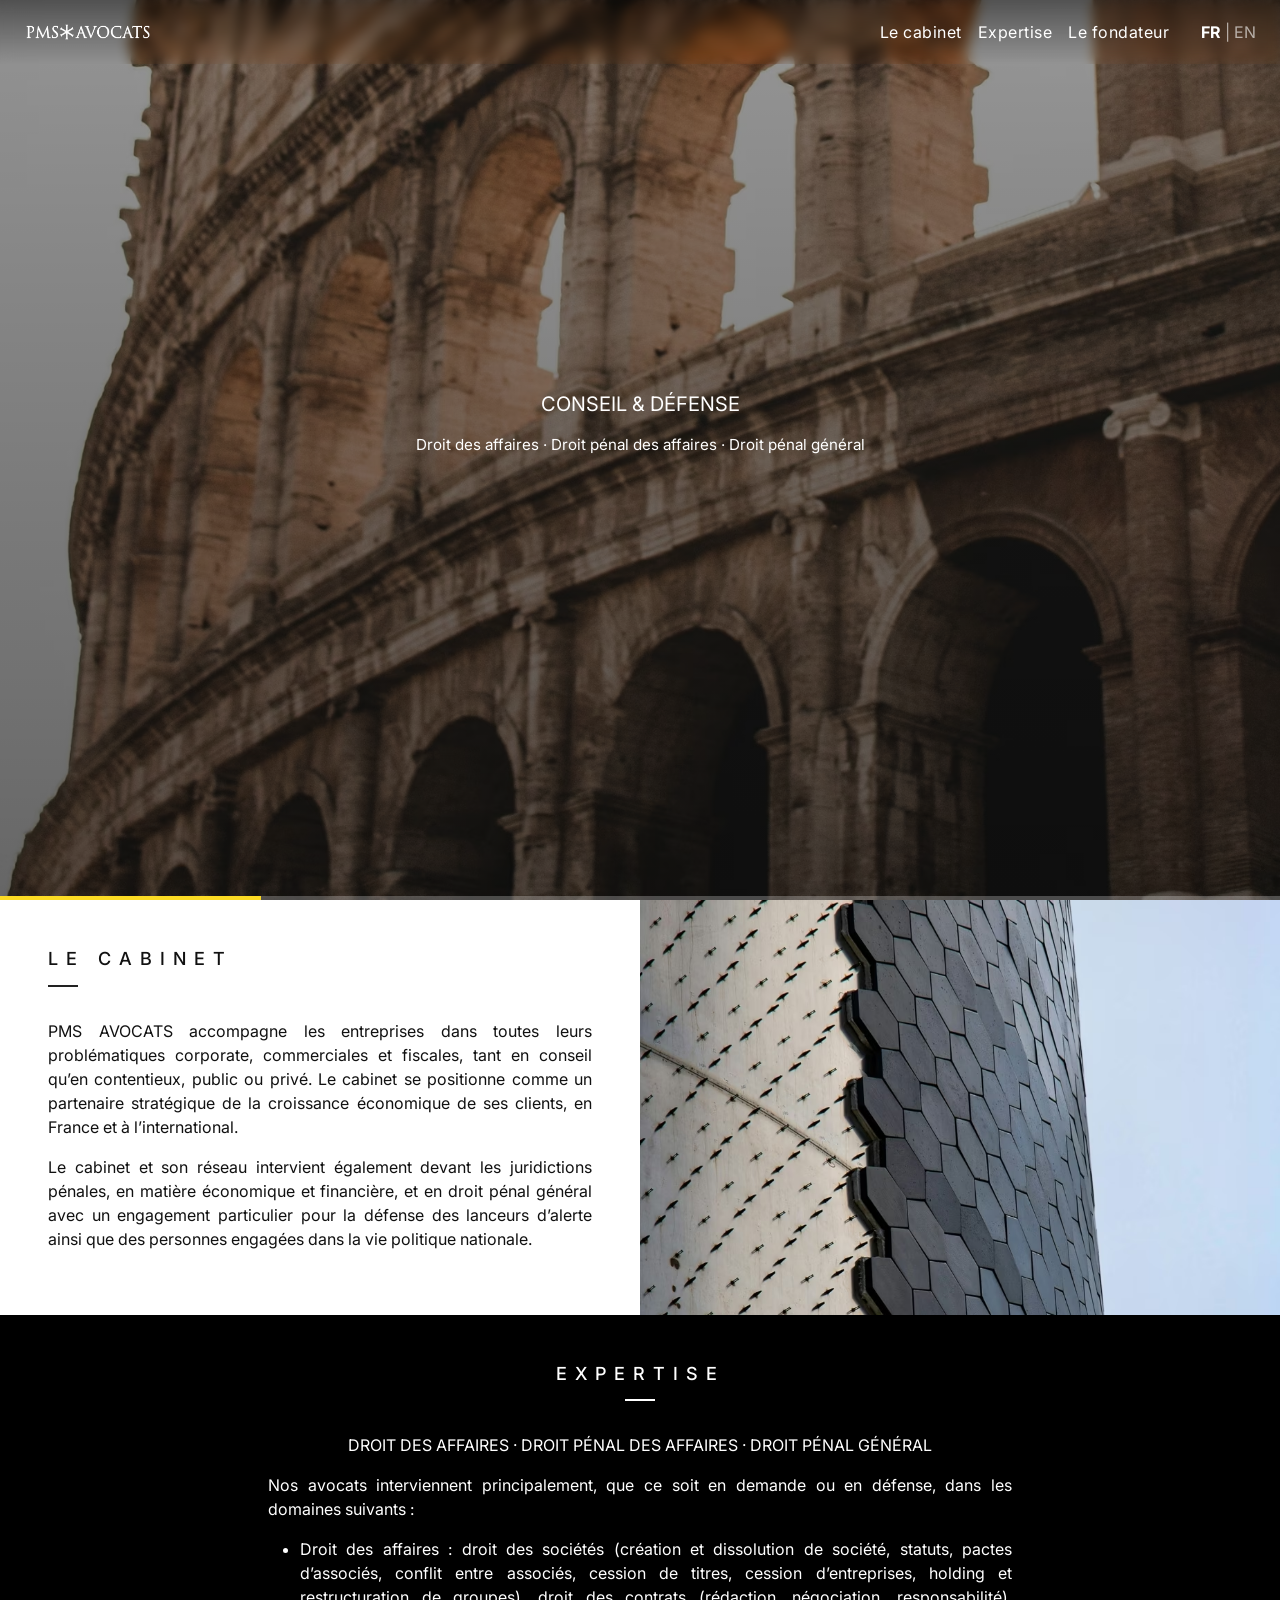
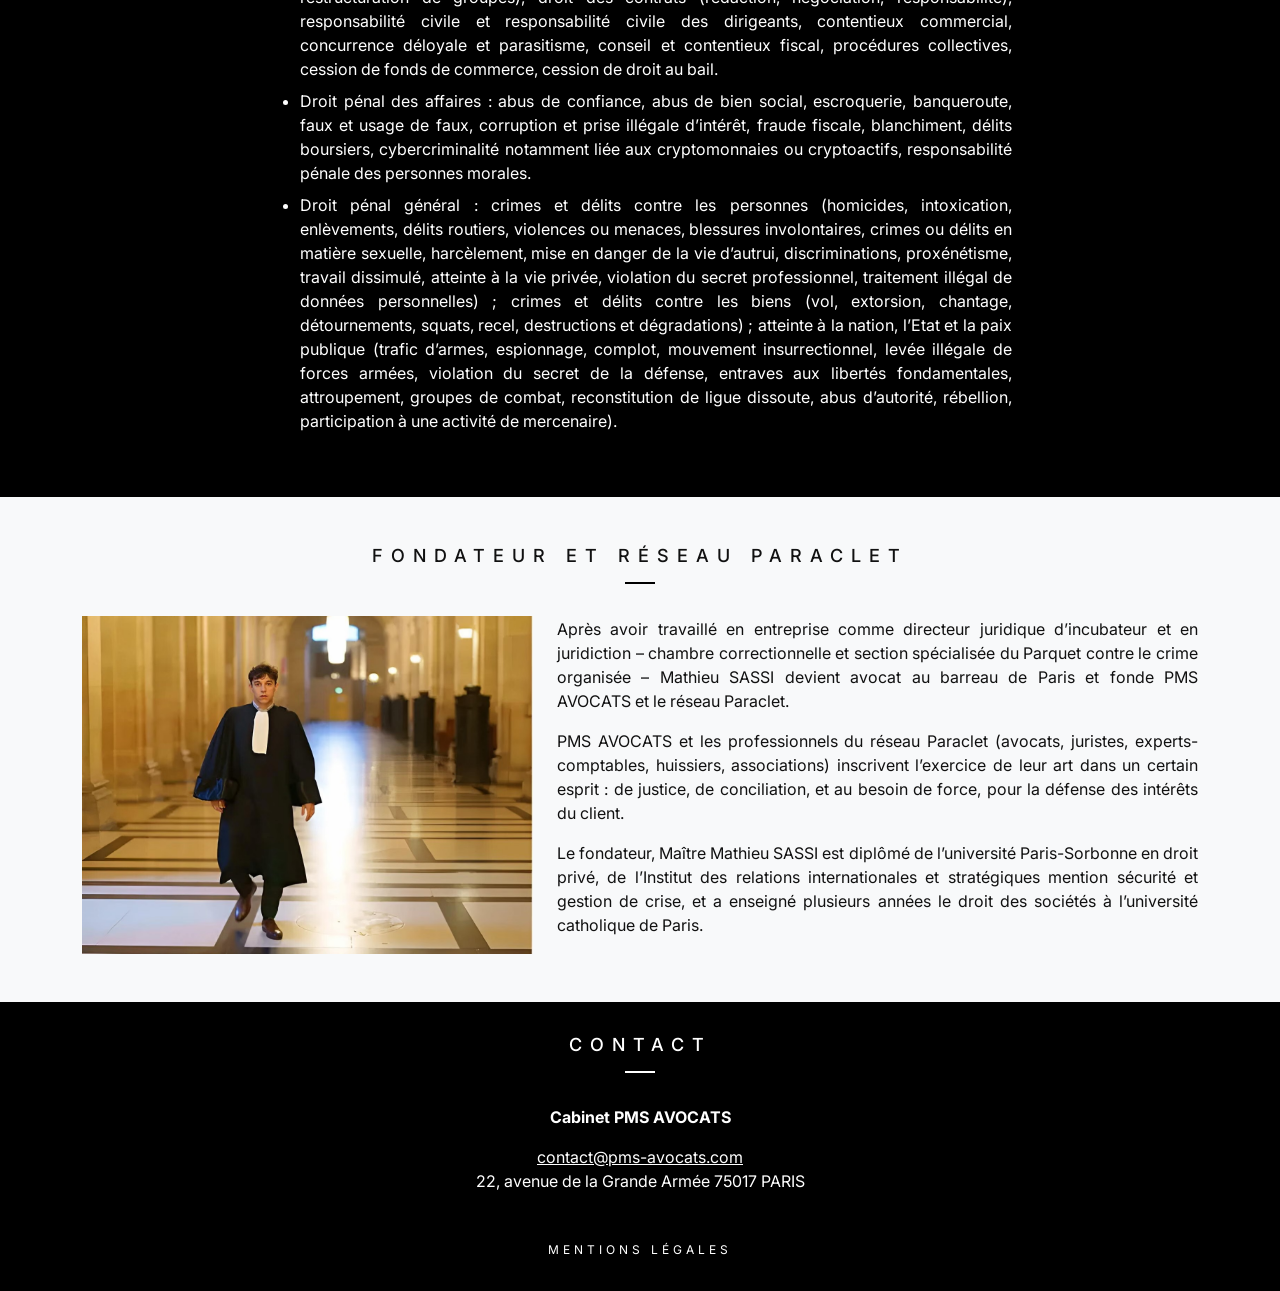
==== commit 1bef0edf: "Remove margin from French language link" ====
--- a/index.html
+++ b/index.html
@@ -61,7 +61,7 @@
         </ul>
         
         <div class="ms-lg-4 text-white">
-          <a href="index.html" class="text-white text-decoration-none me-2 fw-bold">FR</a>
+          <a href="index.html" class="text-white text-decoration-none fw-bold">FR</a>
           <span class="text-muted">|</span>
           <a href="en/index.html" class="text-muted text-decoration-none ms-2">EN</a>
         </div>
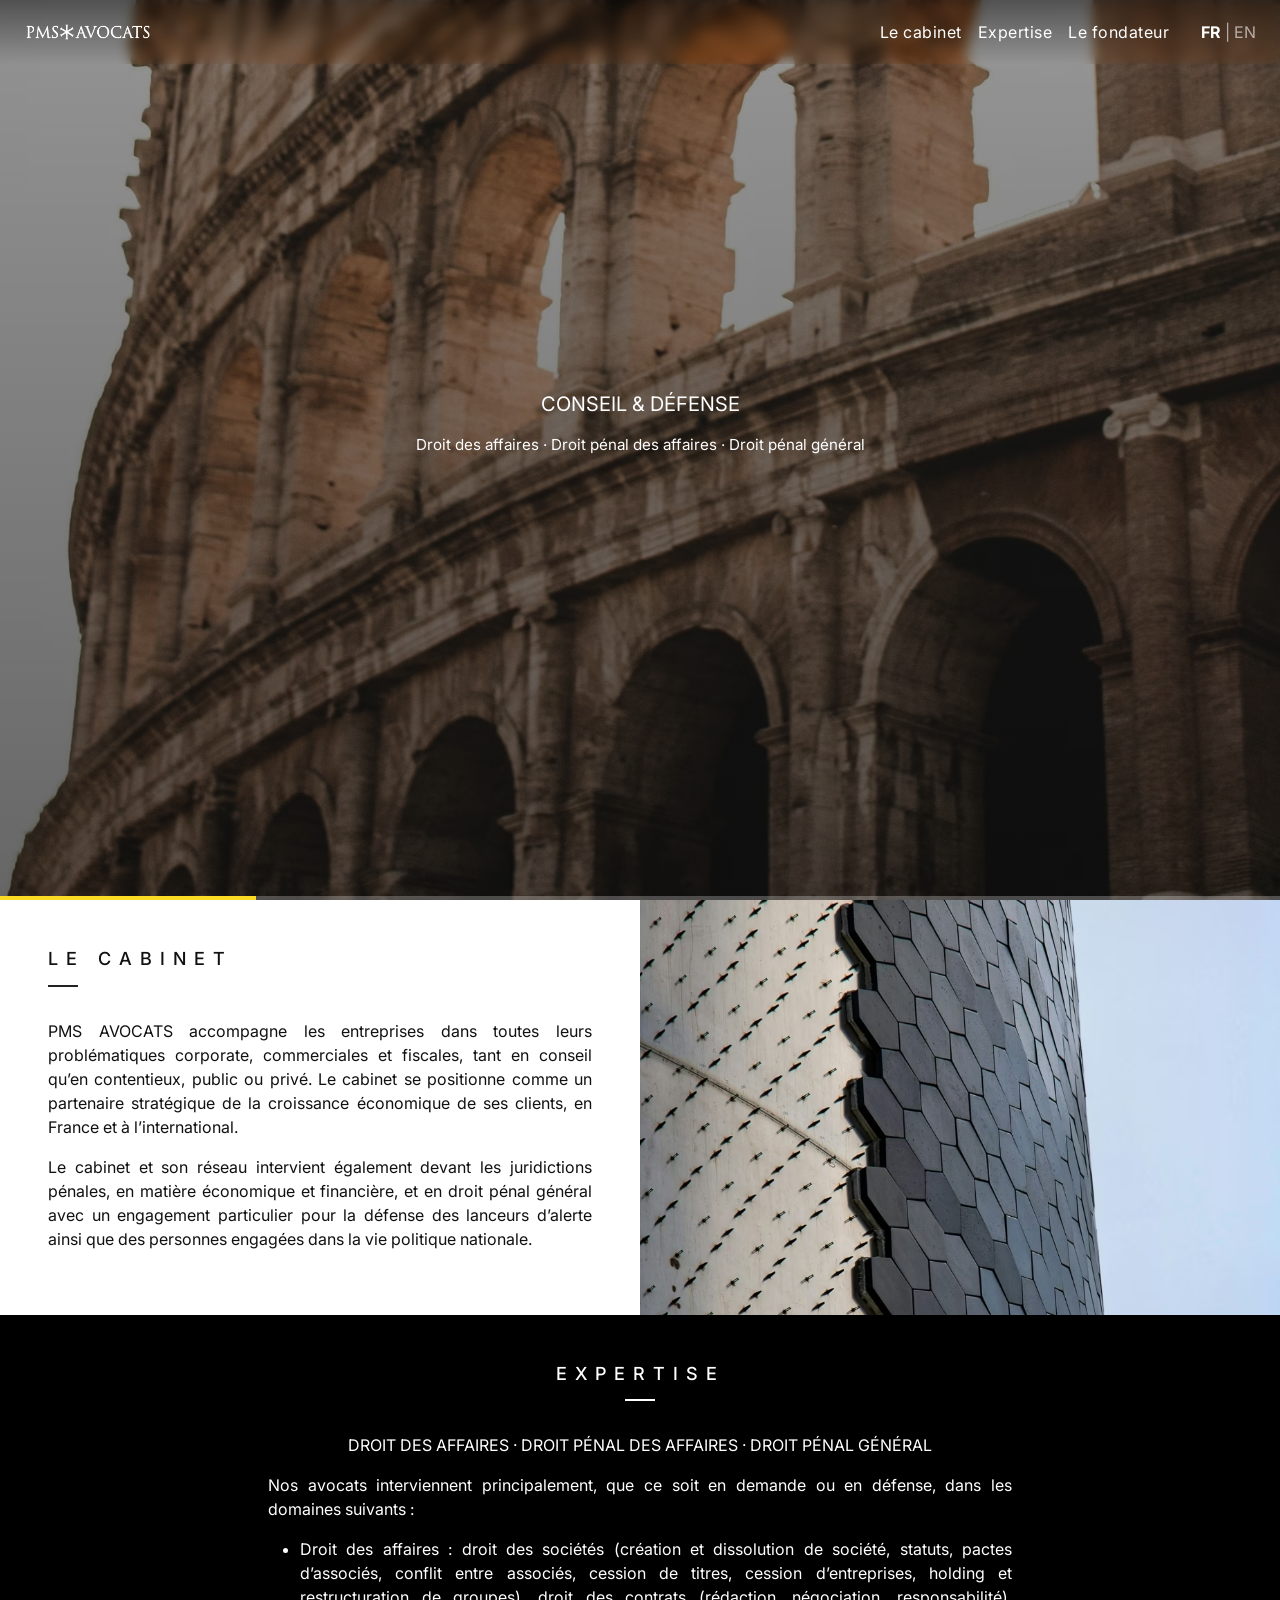
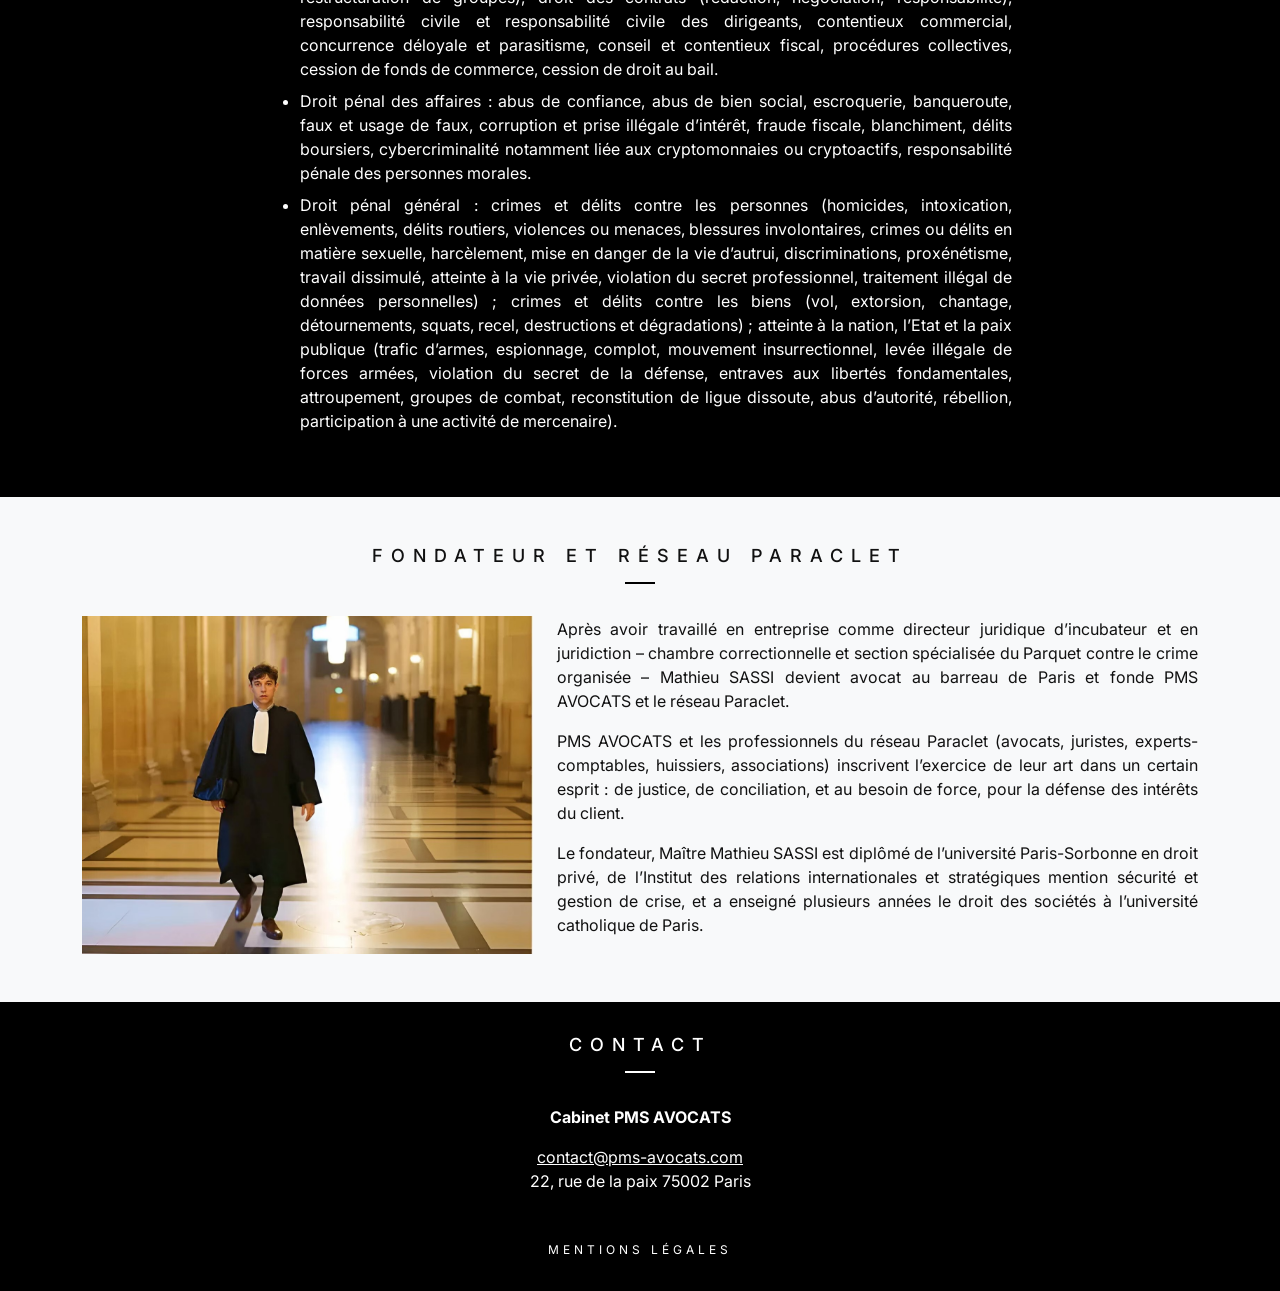
==== commit 824e7e0d: "Update address in index.html" ====
--- a/index.html
+++ b/index.html
@@ -161,7 +161,7 @@
           <div class="col-md-6 text-center">
             <p><strong>Cabinet PMS AVOCATS</strong></p>
             <a href="mailto:contact@pms-avocats.com" class="text-white">contact@pms-avocats.com</a>
-            <p>22, avenue de la Grande Armée 75017 PARIS</p>
+            <p>22, rue de la paix 75002 Paris</p>
           </div>
         </div>
       </div>
